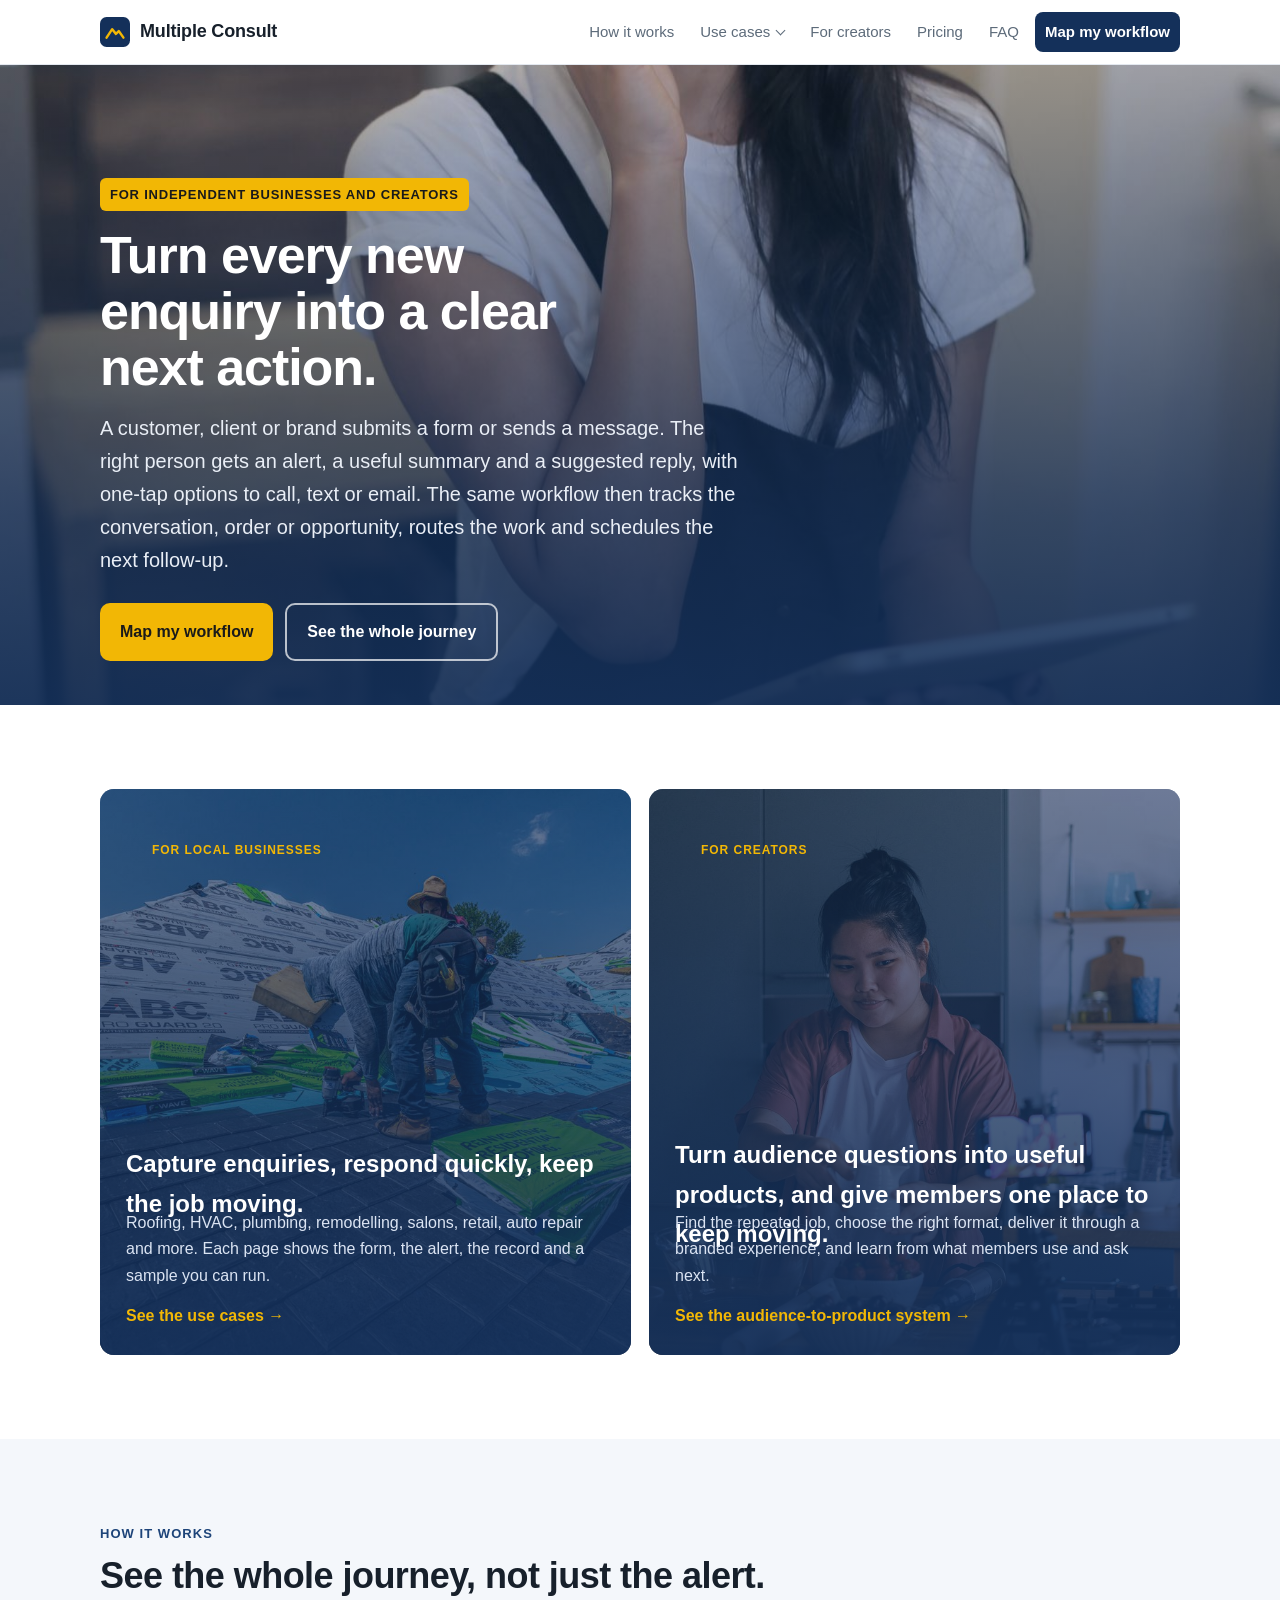
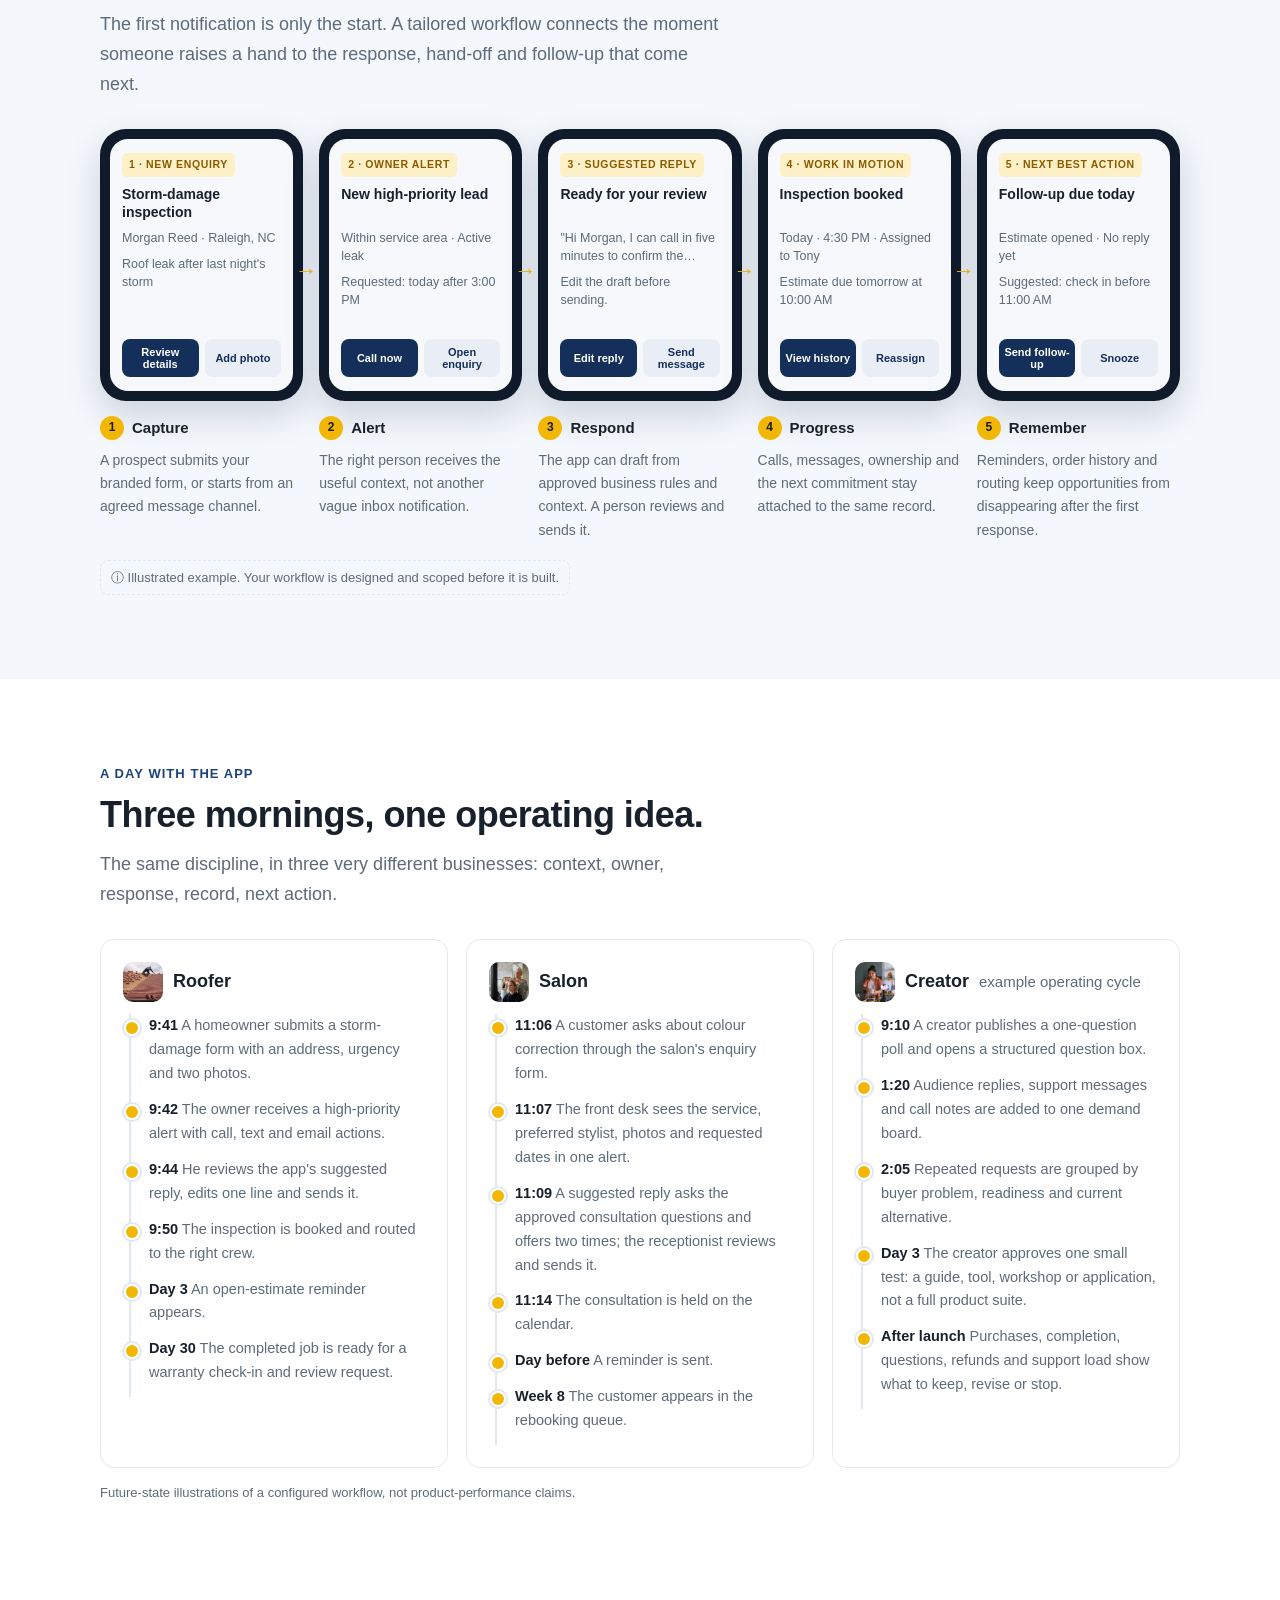
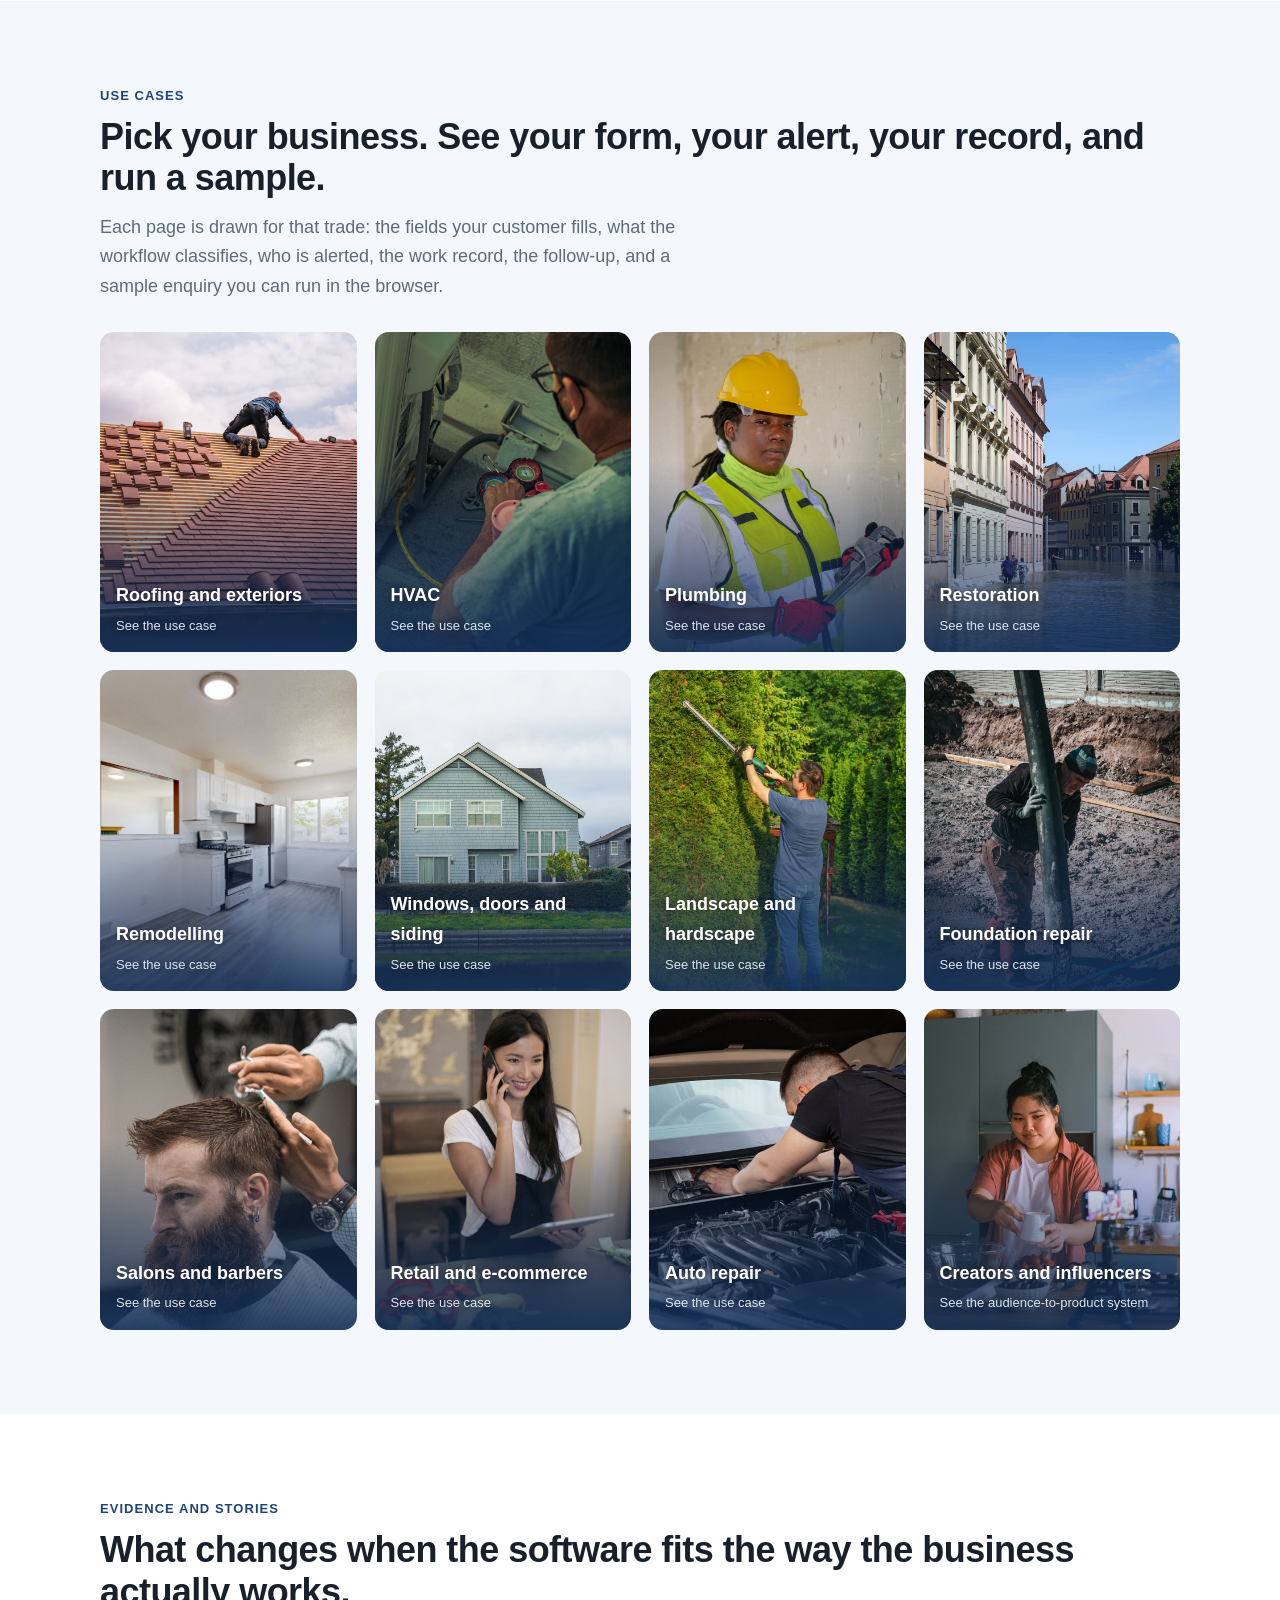
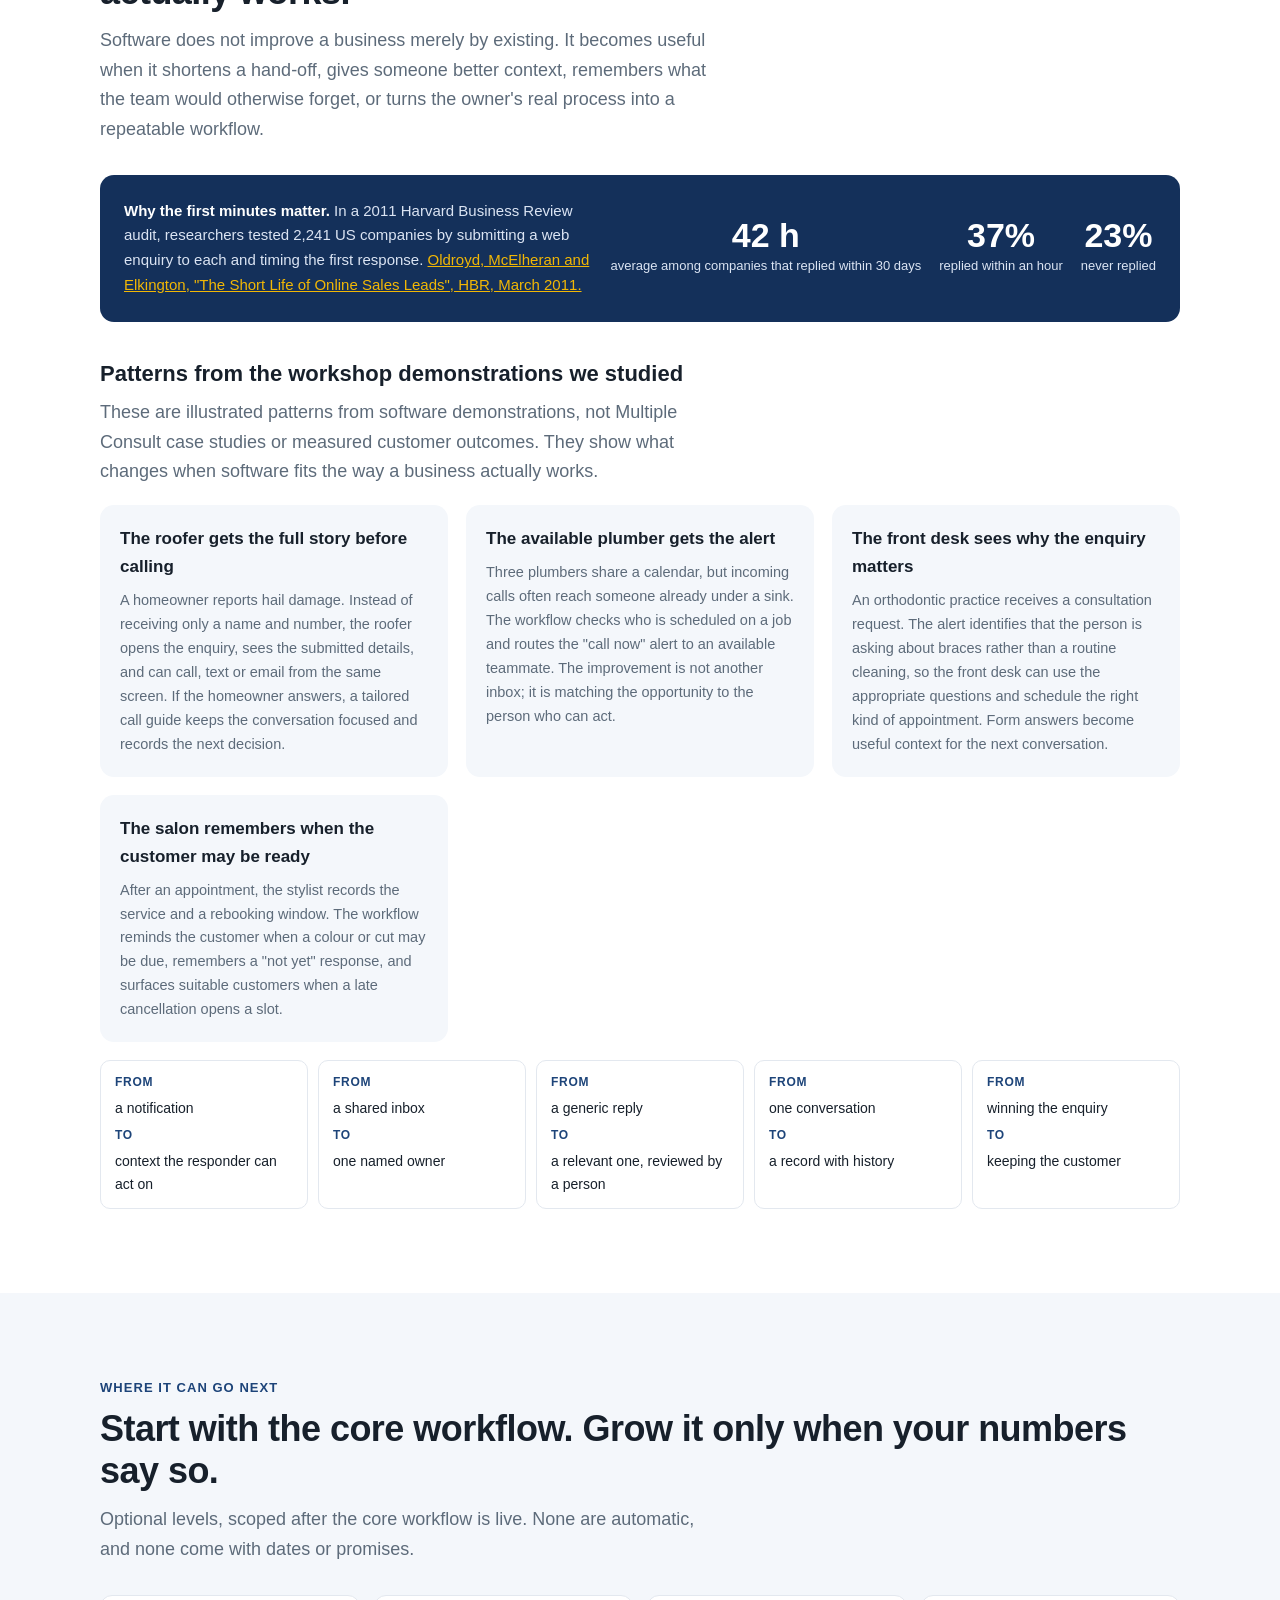
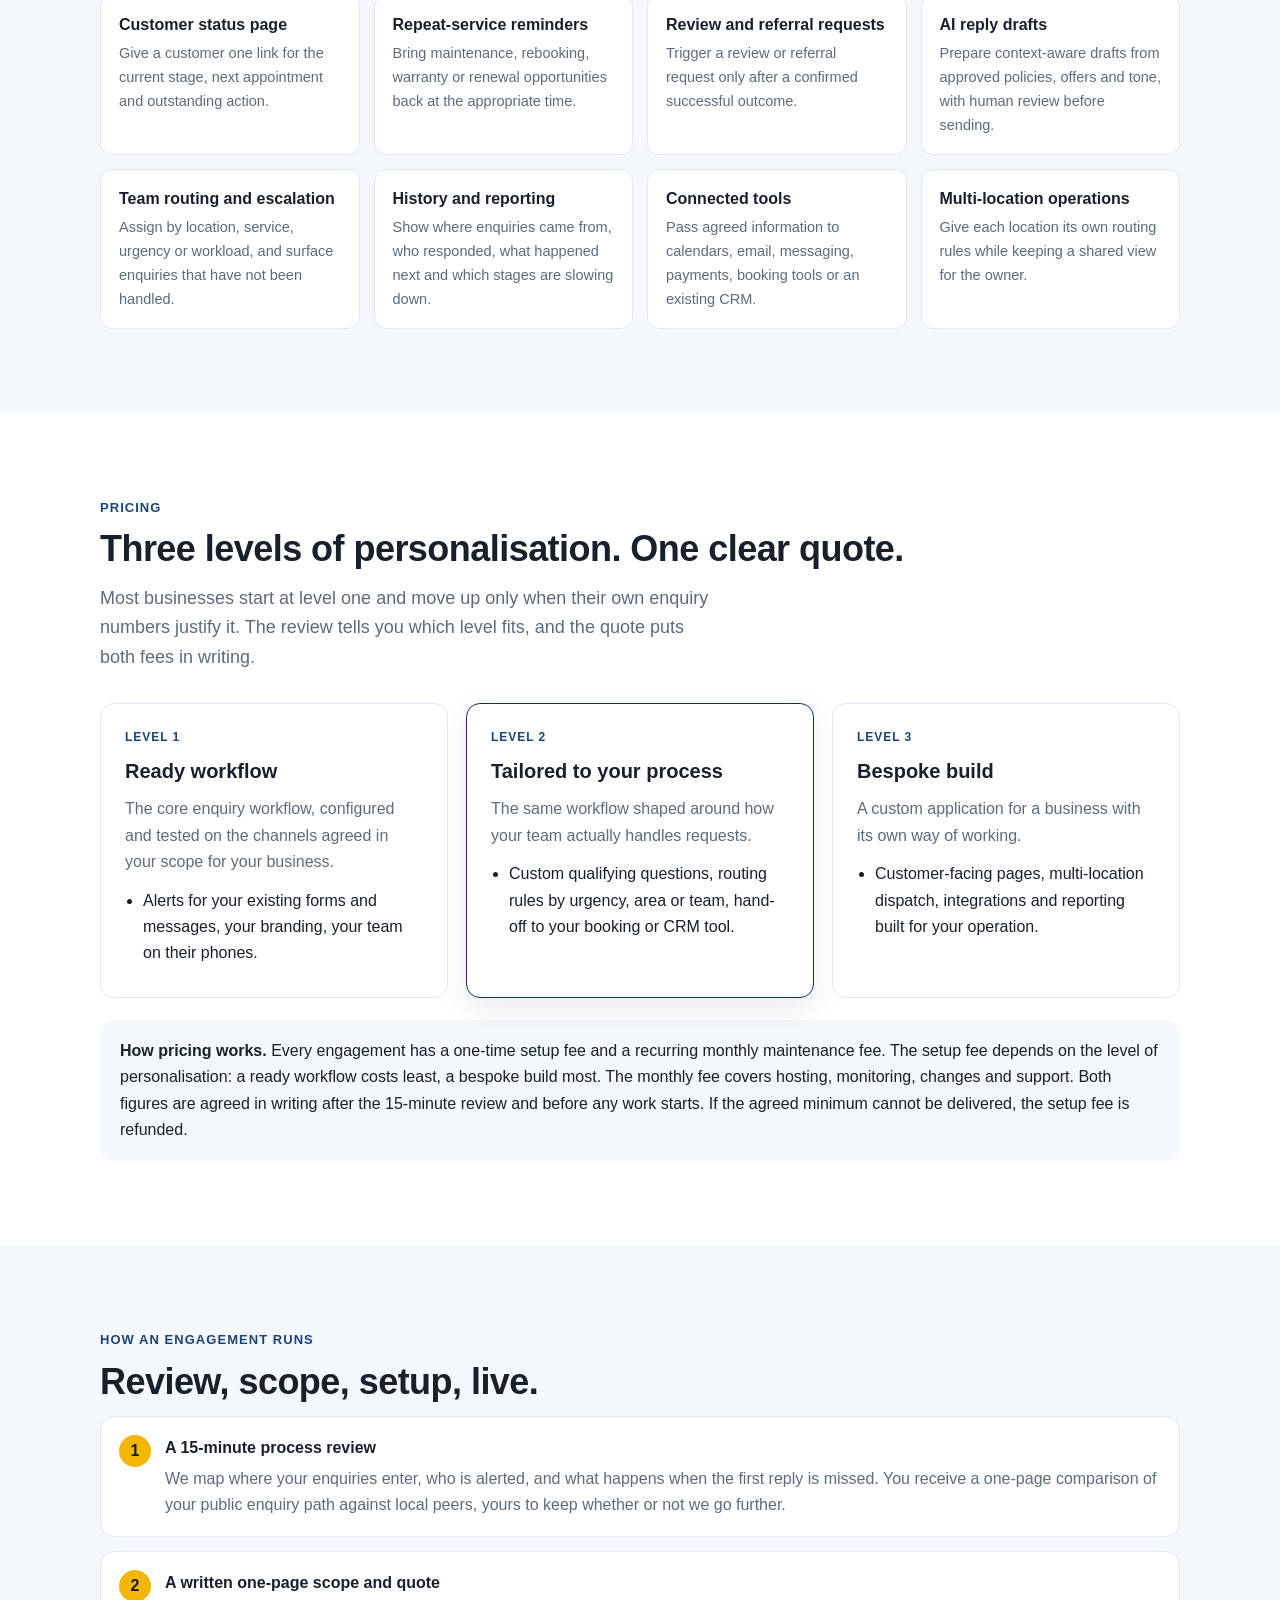
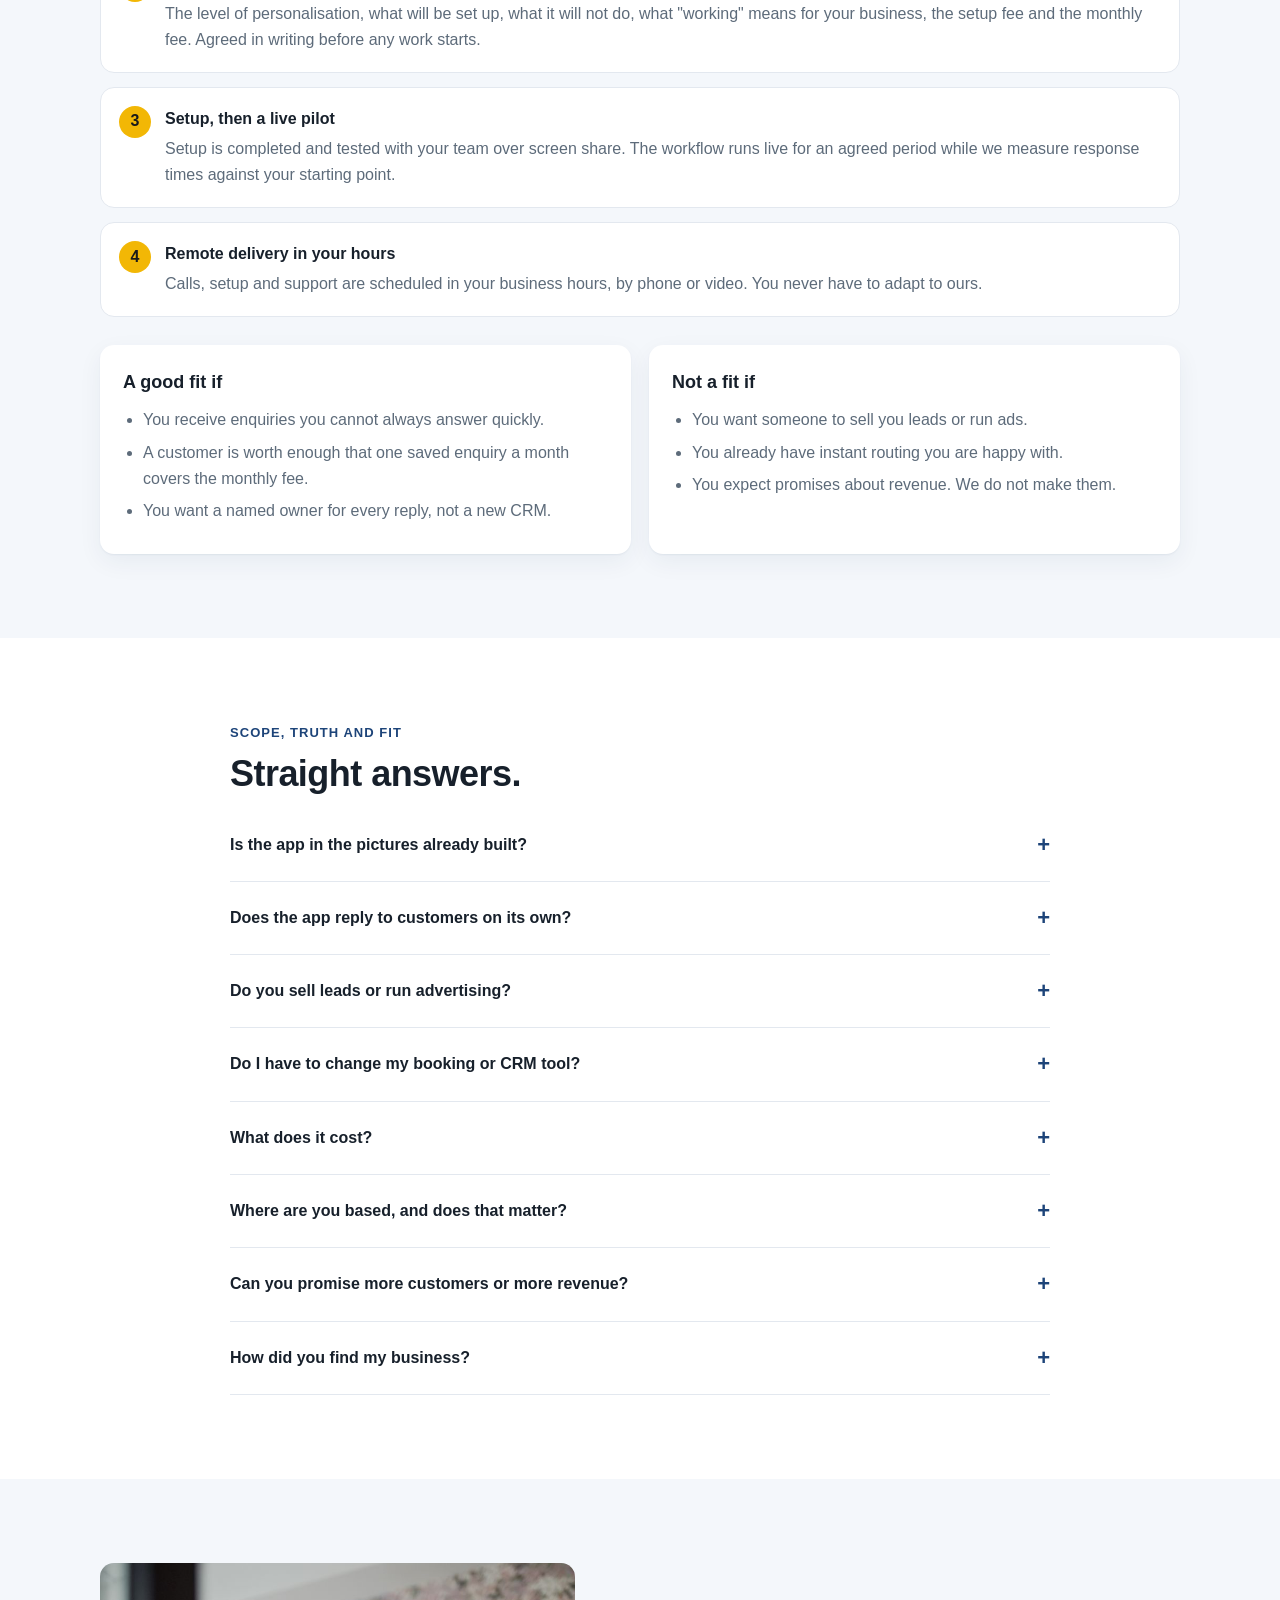
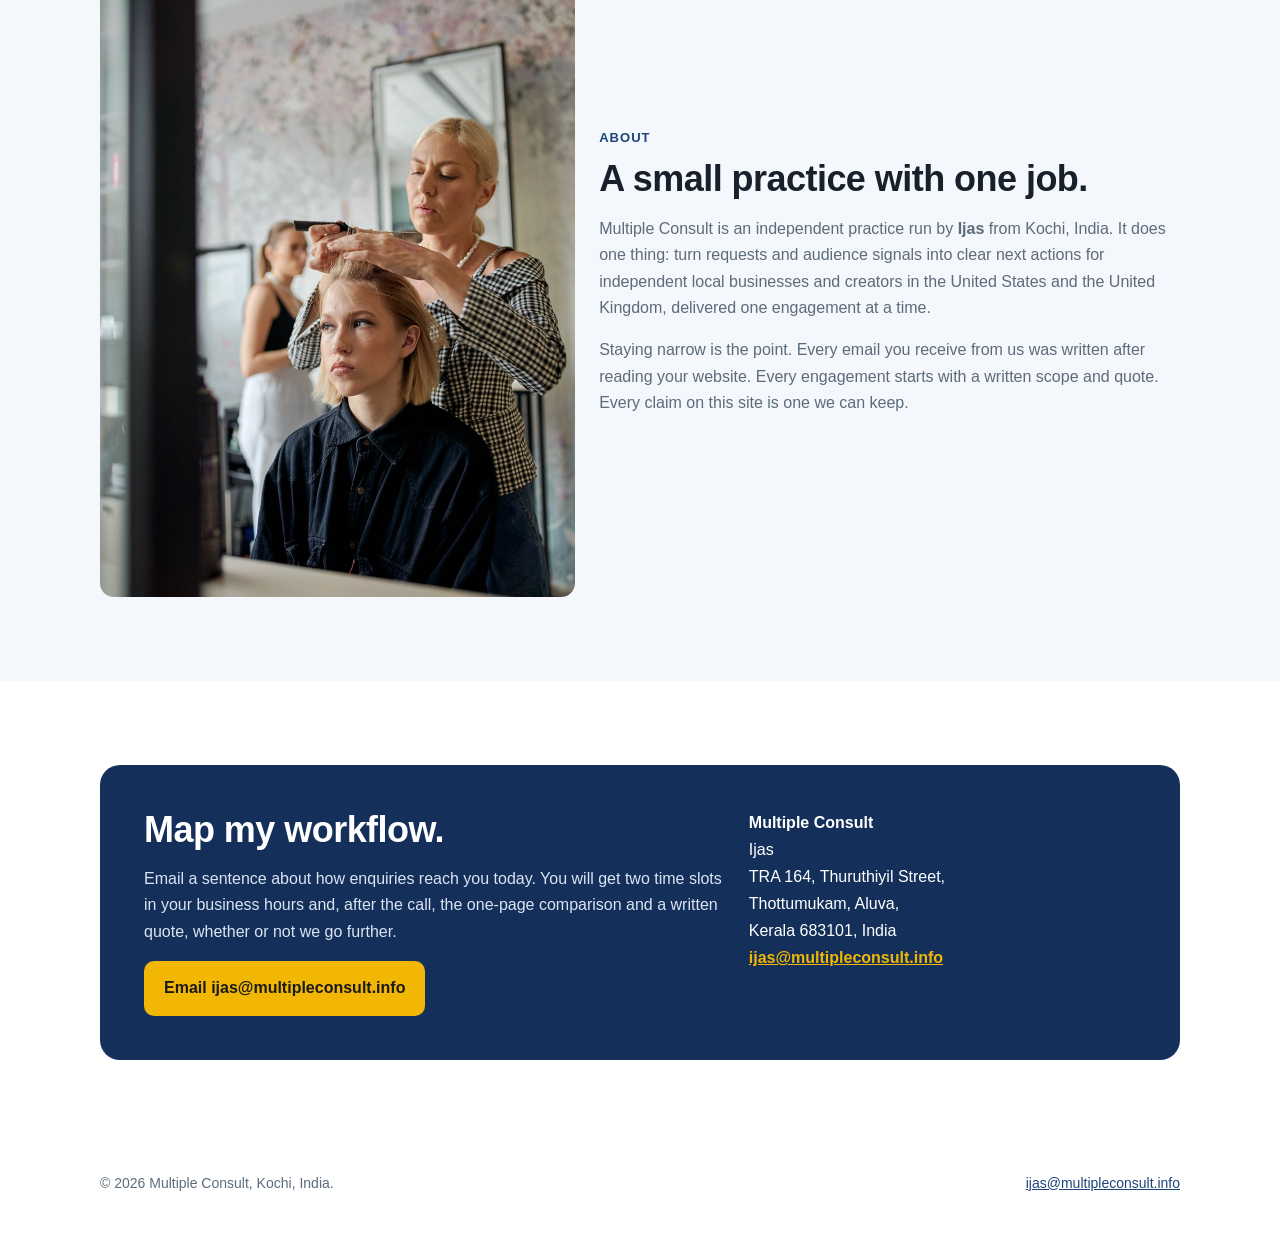
==== index.html @ c7f11945 "Alignment fixes: equal-height phones, non-wrapping buttons, top-aligned path cards; name shortened; " ====
<!doctype html>
<html lang="en"><head><meta charset="utf-8"><meta name="viewport" content="width=device-width, initial-scale=1">
<title>Multiple Consult | Turn every new enquiry into a clear next action</title><meta name="description" content="Multiple Consult designs enquiry-response workflows for independent local businesses, and audience-to-product systems for creators. Alert the right person, suggest a reply, keep the record, remember the next action.">
<meta property="og:title" content="Multiple Consult | Turn every new enquiry into a clear next action"><meta property="og:description" content="Multiple Consult designs enquiry-response workflows for independent local businesses, and audience-to-product systems for creators. Alert the right person, suggest a reply, keep the record, remember the next action.">
<link rel="icon" href="data:image/svg+xml,%3Csvg xmlns='http://www.w3.org/2000/svg' viewBox='0 0 32 32'%3E%3Crect width='32' height='32' rx='7' fill='%2314305a'/%3E%3Cpath d='M7 22l6-9 4 5 3-3 5 7' stroke='%23f2b705' stroke-width='2.6' fill='none' stroke-linecap='round' stroke-linejoin='round'/%3E%3C/svg%3E"><link rel="stylesheet" href="style.css?v=7"></head><body>
<header class="top"><div class="wrap"><a class="brand" href="index.html" aria-label="Multiple Consult home"><svg viewBox="0 0 32 32" aria-hidden="true"><rect width="32" height="32" rx="7" fill="#14305a"/><path d="M7 22l6-9 4 5 3-3 5 7" stroke="#f2b705" stroke-width="2.6" fill="none" stroke-linecap="round" stroke-linejoin="round"/></svg>Multiple Consult</a>
<nav class="nav" aria-label="Main"><a href="index.html#journey">How it works</a><div class="has-menu"><a href="index.html#usecases" class="uc-toggle">Use cases</a><div class="menu" role="menu"><a href="roofing.html"><svg viewBox="0 0 24 24" fill="none" stroke="#14305a" stroke-width="1.8" stroke-linecap="round" stroke-linejoin="round"><path d="M3 12l9-8 9 8"/><path d="M5 10v10h14V10"/></svg>Roofing and exteriors</a><a href="hvac.html"><svg viewBox="0 0 24 24" fill="none" stroke="#14305a" stroke-width="1.8" stroke-linecap="round" stroke-linejoin="round"><rect x="3" y="6" width="18" height="12" rx="2"/><path d="M7 14h10M7 10h10"/></svg>HVAC</a><a href="plumbing.html"><svg viewBox="0 0 24 24" fill="none" stroke="#14305a" stroke-width="1.8" stroke-linecap="round" stroke-linejoin="round"><path d="M12 3c3 4 5 7 5 10a5 5 0 0 1-10 0c0-3 2-6 5-10z"/></svg>Plumbing</a><a href="restoration.html"><svg viewBox="0 0 24 24" fill="none" stroke="#14305a" stroke-width="1.8" stroke-linecap="round" stroke-linejoin="round"><path d="M12 3l9 16H3z"/><path d="M12 10v4M12 17h.01"/></svg>Restoration</a><a href="remodeling.html"><svg viewBox="0 0 24 24" fill="none" stroke="#14305a" stroke-width="1.8" stroke-linecap="round" stroke-linejoin="round"><path d="M3 10l9-7 9 7v10H3z"/><path d="M9 20v-6h6v6"/></svg>Remodelling</a><a href="windows-doors-siding.html"><svg viewBox="0 0 24 24" fill="none" stroke="#14305a" stroke-width="1.8" stroke-linecap="round" stroke-linejoin="round"><rect x="4" y="3" width="16" height="18" rx="1"/><path d="M12 3v18M4 12h16"/></svg>Windows, doors and siding</a><a href="landscape.html"><svg viewBox="0 0 24 24" fill="none" stroke="#14305a" stroke-width="1.8" stroke-linecap="round" stroke-linejoin="round"><path d="M3 20h18"/><path d="M12 20V9"/><path d="M12 9c-3 0-5-2-5-5 3 0 5 2 5 5zM12 12c3 0 5-2 5-5-3 0-5 2-5 5z"/></svg>Landscape and hardscape</a><a href="foundation.html"><svg viewBox="0 0 24 24" fill="none" stroke="#14305a" stroke-width="1.8" stroke-linecap="round" stroke-linejoin="round"><path d="M3 21h18M5 21V10l7-5 7 5v11"/><path d="M9 21v-6l2 2 2-3 2 3v4"/></svg>Foundation repair</a><a href="salons-barbers.html"><svg viewBox="0 0 24 24" fill="none" stroke="#14305a" stroke-width="1.8" stroke-linecap="round" stroke-linejoin="round"><circle cx="6" cy="6" r="3"/><circle cx="6" cy="18" r="3"/><path d="M20 4L8.5 15.5M20 20L8.5 8.5"/></svg>Salons and barbers</a><a href="retail.html"><svg viewBox="0 0 24 24" fill="none" stroke="#14305a" stroke-width="1.8" stroke-linecap="round" stroke-linejoin="round"><path d="M3 9l1-5h16l1 5"/><path d="M3 9h18v3a3 3 0 0 1-6 0 3 3 0 0 1-6 0 3 3 0 0 1-6 0z"/><path d="M5 12v9h14v-9"/></svg>Retail and e-commerce</a><a href="auto-repair.html"><svg viewBox="0 0 24 24" fill="none" stroke="#14305a" stroke-width="1.8" stroke-linecap="round" stroke-linejoin="round"><path d="M3 13l2-5h14l2 5v6H3z"/><circle cx="7" cy="17" r="1.5"/><circle cx="17" cy="17" r="1.5"/></svg>Auto repair</a><a href="creators.html"><svg viewBox="0 0 24 24" fill="none" stroke="#14305a" stroke-width="1.8" stroke-linecap="round" stroke-linejoin="round"><rect x="3" y="5" width="14" height="14" rx="2"/><path d="M17 10l4-2v8l-4-2"/></svg>Creators and influencers</a><a class="all" href="index.html#usecases">See all use cases</a></div></div><a href="creators.html">For creators</a><a href="index.html#pricing">Pricing</a><a href="index.html#faq">FAQ</a><a class="cta" href="index.html#contact">Map my workflow</a></nav></div></header>
<main id="top">
<section class="hero photo" style="padding:0"><img src="img/hero-owner-phone.jpg" width="1400" height="2100" alt="Small business owner answering a customer call" fetchpriority="high"><div class="wrap">
<span class="kicker">For independent businesses and creators</span><h1>Turn every new enquiry into a clear next action.</h1>
<p>A customer, client or brand submits a form or sends a message. The right person gets an alert, a useful summary and a suggested reply, with one-tap options to call, text or email. The same workflow then tracks the conversation, order or opportunity, routes the work and schedules the next follow-up.</p>
<div class="btn-row"><a class="btn" href="#contact">Map my workflow</a><a class="btn ghost" href="#journey">See the whole journey</a></div></div></section>
<section id="paths"><div class="wrap"><div class="paths">
<a class="path" href="#usecases"><img src="img/roof-install-fortworth.jpg" alt="" loading="lazy"><div><div class="lv">For local businesses</div><h3>Capture enquiries, respond quickly, keep the job moving.</h3><p>Roofing, HVAC, plumbing, remodelling, salons, retail, auto repair and more. Each page shows the form, the alert, the record and a sample you can run.</p><span>See the use cases &rarr;</span></div></a>
<a class="path" href="creators.html"><img src="img/creator.jpg" alt="" loading="lazy"><div><div class="lv">For creators</div><h3>Turn audience questions into useful products, and give members one place to keep moving.</h3><p>Find the repeated job, choose the right format, deliver it through a branded experience, and learn from what members use and ask next.</p><span>See the audience-to-product system &rarr;</span></div></a>
</div></div></section>
<section id="journey" class=alt><div class="wrap"><p class="eyebrow">How it works</p><h2>See the whole journey, not just the alert.</h2><p class="sub">The first notification is only the start. A tailored workflow connects the moment someone raises a hand to the response, hand-off and follow-up that come next.</p><p class="swipe">Swipe through the workflow &rarr;</p><div class="journey j5"><div class="jstep"><div class="mini"><div class="scr"><span class="lbl">1 · New enquiry</span><div class="ttl">Storm-damage inspection</div><div class="ln">Morgan Reed · Raleigh, NC</div><div class="ln">Roof leak after last night&#x27;s storm</div><div class="btns"><span class="b1">Review details</span><span class="b2">Add photo</span></div></div></div><div class="n"><b>1</b>Capture</div><p>A prospect submits your branded form, or starts from an agreed message channel.</p></div><div class="jstep"><div class="mini"><div class="scr"><span class="lbl">2 · Owner alert</span><div class="ttl">New high-priority lead</div><div class="ln">Within service area · Active leak</div><div class="ln">Requested: today after 3:00 PM</div><div class="btns"><span class="b1">Call now</span><span class="b2">Open enquiry</span></div></div></div><div class="n"><b>2</b>Alert</div><p>The right person receives the useful context, not another vague inbox notification.</p></div><div class="jstep"><div class="mini"><div class="scr"><span class="lbl">3 · Suggested reply</span><div class="ttl">Ready for your review</div><div class="ln">&quot;Hi Morgan, I can call in five minutes to confirm the damage and arrange an inspection.&quot;</div><div class="ln">Edit the draft before sending.</div><div class="btns"><span class="b1">Edit reply</span><span class="b2">Send message</span></div></div></div><div class="n"><b>3</b>Respond</div><p>The app can draft from approved business rules and context. A person reviews and sends it.</p></div><div class="jstep"><div class="mini"><div class="scr"><span class="lbl">4 · Work in motion</span><div class="ttl">Inspection booked</div><div class="ln">Today · 4:30 PM · Assigned to Tony</div><div class="ln">Estimate due tomorrow at 10:00 AM</div><div class="btns"><span class="b1">View history</span><span class="b2">Reassign</span></div></div></div><div class="n"><b>4</b>Progress</div><p>Calls, messages, ownership and the next commitment stay attached to the same record.</p></div><div class="jstep"><div class="mini"><div class="scr"><span class="lbl">5 · Next best action</span><div class="ttl">Follow-up due today</div><div class="ln">Estimate opened · No reply yet</div><div class="ln">Suggested: check in before 11:00 AM</div><div class="btns"><span class="b1">Send follow-up</span><span class="b2">Snooze</span></div></div></div><div class="n"><b>5</b>Remember</div><p>Reminders, order history and routing keep opportunities from disappearing after the first response.</p></div></div><div class="illus">&#9432; Illustrated example. Your workflow is designed and scoped before it is built.</div></div></section>
<section id="days"><div class="wrap"><p class="eyebrow">A day with the app</p><h2>Three mornings, one operating idea.</h2><p class="sub">The same discipline, in three very different businesses: context, owner, response, record, next action.</p><div class="days"><div class="day"><h3><img src="img/roofer-shingles.jpg" alt="" loading="lazy">Roofer</h3><ul class="tl"><li><b>9:41</b> A homeowner submits a storm-damage form with an address, urgency and two photos.</li><li><b>9:42</b> The owner receives a high-priority alert with call, text and email actions.</li><li><b>9:44</b> He reviews the app&#x27;s suggested reply, edits one line and sends it.</li><li><b>9:50</b> The inspection is booked and routed to the right crew.</li><li><b>Day 3</b> An open-estimate reminder appears.</li><li><b>Day 30</b> The completed job is ready for a warranty check-in and review request.</li></ul></div><div class="day"><h3><img src="img/salon.jpg" alt="" loading="lazy">Salon</h3><ul class="tl"><li><b>11:06</b> A customer asks about colour correction through the salon&#x27;s enquiry form.</li><li><b>11:07</b> The front desk sees the service, preferred stylist, photos and requested dates in one alert.</li><li><b>11:09</b> A suggested reply asks the approved consultation questions and offers two times; the receptionist reviews and sends it.</li><li><b>11:14</b> The consultation is held on the calendar.</li><li><b>Day before</b> A reminder is sent.</li><li><b>Week 8</b> The customer appears in the rebooking queue.</li></ul></div><div class="day"><h3><img src="img/creator.jpg" alt="" loading="lazy">Creator <small style="font-weight:500;color:var(--muted)">example operating cycle</small></h3><ul class="tl"><li><b>9:10</b> A creator publishes a one-question poll and opens a structured question box.</li><li><b>1:20</b> Audience replies, support messages and call notes are added to one demand board.</li><li><b>2:05</b> Repeated requests are grouped by buyer problem, readiness and current alternative.</li><li><b>Day 3</b> The creator approves one small test: a guide, tool, workshop or application, not a full product suite.</li><li><b>After launch</b> Purchases, completion, questions, refunds and support load show what to keep, revise or stop.</li></ul></div></div><p class="caption" style="text-align:left;margin-top:14px">Future-state illustrations of a configured workflow, not product-performance claims.</p></div></section>
<section id="usecases" class="alt"><div class="wrap"><p class="eyebrow">Use cases</p><h2>Pick your business. See your form, your alert, your record, and run a sample.</h2><p class="sub">Each page is drawn for that trade: the fields your customer fills, what the workflow classifies, who is alerted, the work record, the follow-up, and a sample enquiry you can run in the browser.</p>
<div class="grid g4 uc-grid"><a class="uc" href="roofing.html"><img src="img/roofer-shingles.jpg" width="900" height="1200" alt="Roofer installing shingles" loading="lazy"><span>Roofing and exteriors<small>See the use case</small></span></a><a class="uc" href="hvac.html"><img src="img/hvac-technician.jpg" width="900" height="1200" alt="HVAC technician checking an outdoor unit" loading="lazy"><span>HVAC<small>See the use case</small></span></a><a class="uc" href="plumbing.html"><img src="img/plumber.jpg" width="900" height="1200" alt="Plumber holding a pipe wrench" loading="lazy"><span>Plumbing<small>See the use case</small></span></a><a class="uc" href="restoration.html"><img src="img/restoration.jpg" width="900" height="1200" alt="Flooded street with sandbags outside homes" loading="lazy"><span>Restoration<small>See the use case</small></span></a><a class="uc" href="remodeling.html"><img src="img/remodel.jpg" width="900" height="1200" alt="Newly remodelled kitchen" loading="lazy"><span>Remodelling<small>See the use case</small></span></a><a class="uc" href="windows-doors-siding.html"><img src="img/windows-siding.jpg" width="900" height="1200" alt="House exterior with new siding and windows" loading="lazy"><span>Windows, doors and siding<small>See the use case</small></span></a><a class="uc" href="landscape.html"><img src="img/landscape.jpg" width="900" height="1200" alt="Landscaper trimming a hedge" loading="lazy"><span>Landscape and hardscape<small>See the use case</small></span></a><a class="uc" href="foundation.html"><img src="img/foundation.jpg" width="900" height="1200" alt="Worker pouring concrete at a foundation" loading="lazy"><span>Foundation repair<small>See the use case</small></span></a><a class="uc" href="salons-barbers.html"><img src="img/barber.jpg" width="900" height="1200" alt="Barber cutting a client&#x27;s hair" loading="lazy"><span>Salons and barbers<small>See the use case</small></span></a><a class="uc" href="retail.html"><img src="img/hero-owner-phone.jpg" width="900" height="1200" alt="Shop owner taking a customer call at the counter" loading="lazy"><span>Retail and e-commerce<small>See the use case</small></span></a><a class="uc" href="auto-repair.html"><img src="img/mechanic.jpg" width="900" height="1200" alt="Mechanic working under a car" loading="lazy"><span>Auto repair<small>See the use case</small></span></a><a class="uc" href="creators.html"><img src="img/creator.jpg" width="900" height="1200" alt="Creator recording a video" loading="lazy"><span>Creators and influencers<small>See the audience-to-product system</small></span></a></div></div></section>
<section id="evidence"><div class="wrap"><p class="eyebrow">Evidence and stories</p><h2>What changes when the software fits the way the business actually works.</h2><p class="sub">Software does not improve a business merely by existing. It becomes useful when it shortens a hand-off, gives someone better context, remembers what the team would otherwise forget, or turns the owner's real process into a repeatable workflow.</p><div class="cite"><p><strong style="color:#fff">Why the first minutes matter.</strong> In a 2011 Harvard Business Review audit, researchers tested 2,241 US companies by submitting a web enquiry to each and timing the first response. <a href="https://hbr.org/2011/03/the-short-life-of-online-sales-leads" rel="noopener" target="_blank">Oldroyd, McElheran and Elkington, "The Short Life of Online Sales Leads", HBR, March 2011.</a></p><div class="stat"><b>42 h</b><span>average among companies that replied within 30 days</span></div><div class="stat"><b>37%</b><span>replied within an hour</span></div><div class="stat"><b>23%</b><span>never replied</span></div></div><h3 style="margin:34px 0 6px;font-size:22px">Patterns from the workshop demonstrations we studied</h3><p class="sub" style="margin-bottom:18px">These are illustrated patterns from software demonstrations, not Multiple Consult case studies or measured customer outcomes. They show what changes when software fits the way a business actually works.</p><div class="evid"><div class="story"><h3>The roofer gets the full story before calling</h3><p>A homeowner reports hail damage. Instead of receiving only a name and number, the roofer opens the enquiry, sees the submitted details, and can call, text or email from the same screen. If the homeowner answers, a tailored call guide keeps the conversation focused and records the next decision.</p></div><div class="story"><h3>The available plumber gets the alert</h3><p>Three plumbers share a calendar, but incoming calls often reach someone already under a sink. The workflow checks who is scheduled on a job and routes the &quot;call now&quot; alert to an available teammate. The improvement is not another inbox; it is matching the opportunity to the person who can act.</p></div><div class="story"><h3>The front desk sees why the enquiry matters</h3><p>An orthodontic practice receives a consultation request. The alert identifies that the person is asking about braces rather than a routine cleaning, so the front desk can use the appropriate questions and schedule the right kind of appointment. Form answers become useful context for the next conversation.</p></div><div class="story"><h3>The salon remembers when the customer may be ready</h3><p>After an appointment, the stylist records the service and a rebooking window. The workflow reminds the customer when a colour or cut may be due, remembers a &quot;not yet&quot; response, and surfaces suitable customers when a late cancellation opens a slot.</p></div></div><div class="shift"><div><b>From</b>a notification<br><b style="margin-top:6px">To</b>context the responder can act on</div><div><b>From</b>a shared inbox<br><b style="margin-top:6px">To</b>one named owner</div><div><b>From</b>a generic reply<br><b style="margin-top:6px">To</b>a relevant one, reviewed by a person</div><div><b>From</b>one conversation<br><b style="margin-top:6px">To</b>a record with history</div><div><b>From</b>winning the enquiry<br><b style="margin-top:6px">To</b>keeping the customer</div></div></div></section>
<section id="roadmap" class="alt"><div class="wrap"><p class="eyebrow">Where it can go next</p><h2>Start with the core workflow. Grow it only when your numbers say so.</h2><p class="sub">Optional levels, scoped after the core workflow is live. None are automatic, and none come with dates or promises.</p><div class="road"><div><strong>Customer status page</strong><p>Give a customer one link for the current stage, next appointment and outstanding action.</p></div><div><strong>Repeat-service reminders</strong><p>Bring maintenance, rebooking, warranty or renewal opportunities back at the appropriate time.</p></div><div><strong>Review and referral requests</strong><p>Trigger a review or referral request only after a confirmed successful outcome.</p></div><div><strong>AI reply drafts</strong><p>Prepare context-aware drafts from approved policies, offers and tone, with human review before sending.</p></div><div><strong>Team routing and escalation</strong><p>Assign by location, service, urgency or workload, and surface enquiries that have not been handled.</p></div><div><strong>History and reporting</strong><p>Show where enquiries came from, who responded, what happened next and which stages are slowing down.</p></div><div><strong>Connected tools</strong><p>Pass agreed information to calendars, email, messaging, payments, booking tools or an existing CRM.</p></div><div><strong>Multi-location operations</strong><p>Give each location its own routing rules while keeping a shared view for the owner.</p></div></div></div></section>
<section id="pricing"><div class="wrap"><p class="eyebrow">Pricing</p><h2>Three levels of personalisation. One clear quote.</h2><p class="sub">Most businesses start at level one and move up only when their own enquiry numbers justify it. The review tells you which level fits, and the quote puts both fees in writing.</p><div class="levels">
<div class="level"><div class="lv">Level 1</div><h3>Ready workflow</h3><p>The core enquiry workflow, configured and tested on the channels agreed in your scope for your business.</p><ul><li>Alerts for your existing forms and messages, your branding, your team on their phones.</li></ul></div>
<div class="level mid"><div class="lv">Level 2</div><h3>Tailored to your process</h3><p>The same workflow shaped around how your team actually handles requests.</p><ul><li>Custom qualifying questions, routing rules by urgency, area or team, hand-off to your booking or CRM tool.</li></ul></div>
<div class="level"><div class="lv">Level 3</div><h3>Bespoke build</h3><p>A custom application for a business with its own way of working.</p><ul><li>Customer-facing pages, multi-location dispatch, integrations and reporting built for your operation.</li></ul></div></div>
<div class="price-note"><strong>How pricing works.</strong> Every engagement has a one-time setup fee and a recurring monthly maintenance fee. The setup fee depends on the level of personalisation: a ready workflow costs least, a bespoke build most. The monthly fee covers hosting, monitoring, changes and support. Both figures are agreed in writing after the 15-minute review and before any work starts. If the agreed minimum cannot be delivered, the setup fee is refunded.</div></div></section>
<section id="pilot" class="alt"><div class="wrap"><p class="eyebrow">How an engagement runs</p><h2>Review, scope, setup, live.</h2><ol class="steps">
<li><strong>A 15-minute process review</strong><p>We map where your enquiries enter, who is alerted, and what happens when the first reply is missed. You receive a one-page comparison of your public enquiry path against local peers, yours to keep whether or not we go further.</p></li>
<li><strong>A written one-page scope and quote</strong><p>The level of personalisation, what will be set up, what it will not do, what "working" means for your business, the setup fee and the monthly fee. Agreed in writing before any work starts.</p></li>
<li><strong>Setup, then a live pilot</strong><p>Setup is completed and tested with your team over screen share. The workflow runs live for an agreed period while we measure response times against your starting point.</p></li>
<li><strong>Remote delivery in your hours</strong><p>Calls, setup and support are scheduled in your business hours, by phone or video. You never have to adapt to ours.</p></li></ol>
<div class="fit" style="margin-top:28px"><div class="card"><h3>A good fit if</h3><ul><li>You receive enquiries you cannot always answer quickly.</li><li>A customer is worth enough that one saved enquiry a month covers the monthly fee.</li><li>You want a named owner for every reply, not a new CRM.</li></ul></div>
<div class="card"><h3>Not a fit if</h3><ul><li>You want someone to sell you leads or run ads.</li><li>You already have instant routing you are happy with.</li><li>You expect promises about revenue. We do not make them.</li></ul></div></div></div></section>
<section id="faq"><div class="wrap" style="max-width:820px"><p class="eyebrow">Scope, truth and fit</p><h2>Straight answers.</h2><details><summary>Is the app in the pictures already built?</summary><p>No. Every screen on this site is an illustrated example of a configured workflow. Your workflow is designed and scoped in writing before it is built, then tested with your team before it goes live.</p></details>
<details><summary>Does the app reply to customers on its own?</summary><p>It can draft a reply from rules, offers and tone you approve. A person on your team reviews and sends it. Automatic sending is only set up where you decide the message is routine and safe.</p></details>
<details><summary>Do you sell leads or run advertising?</summary><p>No. We only work on what happens after an enquiry you already receive arrives. If your problem is volume rather than response, we are the wrong call and will say so in the review.</p></details>
<details><summary>Do I have to change my booking or CRM tool?</summary><p>No. The workflow sits in front of your existing tools and hands off to them through agreed channels. Where you already have a system that alerts and routes well, the review will be short.</p></details>
<details><summary>What does it cost?</summary><p>A one-time setup fee plus a recurring monthly maintenance fee. The setup fee depends on how far the workflow is personalised to your business, from a ready workflow to a bespoke build. Both figures are agreed in writing after the review and before any work starts, and the setup fee is refunded if the agreed minimum cannot be delivered.</p></details>
<details><summary>Where are you based, and does that matter?</summary><p>Multiple Consult operates from Kochi, India and works remotely with businesses and creators in the United States and the United Kingdom. All calls, setup and support happen in your business hours over phone or video. You are told this in the first email, not after.</p></details>
<details><summary>Can you promise more customers or more revenue?</summary><p>No. The only numbers that matter are your own: enquiry volume, time to first reply, booked next actions and completed outcomes, measured during the pilot against your starting point.</p></details>
<details><summary>How did you find my business?</summary><p>By reading your website and public profiles, one business at a time. Nothing automated, no purchased list. If you would rather not hear from us, reply "no" to the email and you will not be contacted again.</p></details></div></section>
<section id="about" class="alt"><div class="wrap about"><img src="img/salon.jpg" width="900" height="1350" alt="Hairdresser at work with a client" loading="lazy"><div><p class="eyebrow">About</p><h2>A small practice with one job.</h2>
<p style="color:var(--muted)">Multiple Consult is an independent practice run by <strong>Ijas</strong> from Kochi, India. It does one thing: turn requests and audience signals into clear next actions for independent local businesses and creators in the United States and the United Kingdom, delivered one engagement at a time.</p>
<p style="color:var(--muted)">Staying narrow is the point. Every email you receive from us was written after reading your website. Every engagement starts with a written scope and quote. Every claim on this site is one we can keep.</p></div></div></section>
<section id="contact"><div class="wrap"><div class="contact"><div><h2>Map my workflow.</h2><p>Email a sentence about how enquiries reach you today. You will get two time slots in your business hours and, after the call, the one-page comparison and a written quote, whether or not we go further.</p><a class="btn" href="mailto:ijas@multipleconsult.info?subject=Process%20review%20request">Email ijas@multipleconsult.info</a></div>
<address><strong>Multiple Consult</strong><br>Ijas<br>TRA 164, Thuruthiyil Street,<br>Thottumukam, Aluva,<br>Kerala 683101, India<br><a href="mailto:ijas@multipleconsult.info">ijas@multipleconsult.info</a></address></div></div></section></main><footer><div class="wrap"><span>&copy; 2026 Multiple Consult, Kochi, India.</span><span><a href="mailto:ijas@multipleconsult.info">ijas@multipleconsult.info</a></span></div></footer><script>(function(){var t=document.querySelector('.has-menu>a'),p=t&&t.parentElement;if(!p)return;t.setAttribute('role','button');t.setAttribute('aria-haspopup','true');t.setAttribute('aria-expanded','false');function set(o){p.classList.toggle('open',o);t.setAttribute('aria-expanded',o?'true':'false');}t.addEventListener('click',function(e){e.preventDefault();set(!p.classList.contains('open'));});document.addEventListener('click',function(e){if(!p.contains(e.target))set(false);});document.addEventListener('keydown',function(e){if(e.key==='Escape')set(false);});p.addEventListener('mouseleave',function(){set(false);});})();</script><script>(function(){function esc(s){return String(s).replace(/[&<>"']/g,function(c){return{'&':'&amp;','<':'&lt;','>':'&gt;','"':'&quot;',"'":'&#39;'}[c]});}
function fill(t,v){return String(t).replace(/\{(\w+)\}/g,function(m,k){if(k.slice(-2)==='_l'){var b=v[k.slice(0,-2)]||'';return esc(b.charAt(0).toLowerCase()+b.slice(1));}return esc(v[k]||'');});}
function card(k,kc,strong,p,acts,draft){var d=document.createElement('div');d.className='dcard';d.innerHTML='<span class="k '+kc+'">'+k+'</span><strong>'+strong+'</strong>'+(p?'<p>'+p+'</p>':'')+(draft?'<div class="draft">'+draft+'</div>':'')+(acts?'<div class="acts">'+acts.map(function(a,i){return '<span class="'+(i===0?'p':'')+'">'+a+'</span>'}).join('')+'</div>':'');return d;}
function resolve(cfg,v){var o={alert:cfg.alert,reply:cfg.reply,record:cfg.record,remember:cfg.remember};(cfg.rules||[]).forEach(function(r){var ok=Object.keys(r.when).every(function(k){return v[k]===r.when[k];});if(ok){Object.keys(r.set).forEach(function(k){o[k]=r.set[k];});}});return o;}
document.querySelectorAll('form[data-demo]').forEach(function(f){var cfg=JSON.parse(f.getAttribute('data-cfg'));var out=f.parentElement.querySelector('.dout');var go=f.querySelector('.go'),rs=f.querySelector('.reset');
go.addEventListener('click',function(){var v={};f.querySelectorAll('[data-f]').forEach(function(i){v[i.getAttribute('data-f')]=i.value.trim();});var now=new Date();function t(m){var d=new Date(now.getTime()+m*60000);return d.toLocaleTimeString([],{hour:'numeric',minute:'2-digit'});}
out.innerHTML='';var cards=[];
if(cfg.mode==='creator'){if(v.perm!=='Approved for anonymised research'){cards=[card('Permission required','b','This signal cannot be analysed yet','Only material the creator has permission to analyse enters the demand board. Record the source, ask for approval, and leave the question out of any pattern until then.',['Request approval','Leave out'])];}
else{var st=cfg.stages[v.stage]||cfg.stages['default'];cards=[card('Tagged insight · '+t(0),'b',fill(cfg.insight[0],v),fill(st.tag,v)),card('Small test','',fill(st.test[0],v),fill(st.test[1],v),['Approve test','Edit']),card('Draft reply — review before sending','',fill(cfg.reply[0],v),'Drafted from approved offers and your voice. Edit, then send.',['Send','Edit'],fill(st.reply,v)),card('Member next step','g',fill(st.next[0],v),fill(st.next[1],v),['Record decision'])];}}
else{var o=resolve(cfg,v);cards=[card('Received · '+t(0),'b',fill(cfg.ack[0],v),fill(cfg.ack[1],v)),card(fill(o.alert[0],v)+' · '+t(0),'',fill(o.alert[0],v),fill(o.alert[1],v),['Call now','Text','Email','Assign']),card('Draft — review before sending · '+t(1),'','Suggested reply to '+esc(v.name||''),'Drafted from your approved rules and this request. Edit, then send.',['Send','Edit'],fill(o.reply,v)),card('Work record','g',fill(o.record[0],v),fill(o.record[1],v),['View record','Reassign']),card('Remember','b',fill(o.remember[0],v),fill(o.remember[1],v),['Set reminder','Snooze'])];}
cards.forEach(function(c,i){out.appendChild(c);setTimeout(function(){c.classList.add('on');},150+i*420);});go.style.display='none';rs.style.display='block';if(window.innerWidth<900)out.scrollIntoView({behavior:'smooth',block:'start'});});
rs.addEventListener('click',function(){out.innerHTML='<div class="dwait">'+out.getAttribute('data-wait')+'</div>';go.style.display='block';rs.style.display='none';});});})();</script></body></html>
---- style.css ----
:root{--navy:#14305a;--navy-2:#1d4479;--amber:#f2b705;--ink:#17202b;--muted:#5d6b7a;--line:#e3e8ef;--soft:#f4f7fb;--white:#fff;--radius:14px}
*{box-sizing:border-box}html{scroll-behavior:smooth}
body{margin:0;font:16px/1.65 -apple-system,BlinkMacSystemFont,"Segoe UI",Inter,Roboto,Helvetica,Arial,sans-serif;color:var(--ink);background:var(--white);-webkit-text-size-adjust:100%}
img{max-width:100%;height:auto;display:block}a{color:var(--navy-2)}
.wrap{width:min(1080px,92%);margin:0 auto}
.top{position:sticky;top:0;z-index:10;background:rgba(255,255,255,.94);backdrop-filter:saturate(1.4) blur(8px);border-bottom:1px solid var(--line)}
.top .wrap{display:flex;align-items:center;justify-content:space-between;min-height:64px;gap:12px}
.brand{display:flex;align-items:center;gap:10px;font-weight:700;letter-spacing:-.01em;text-decoration:none;color:var(--ink);font-size:18px}.brand svg{width:30px;height:30px;flex:none}
.nav{display:flex;gap:6px;flex-wrap:wrap;justify-content:flex-end;align-items:center}.nav a{text-decoration:none;color:var(--muted);font-size:15px;padding:8px 10px;border-radius:8px}.nav a:hover{background:var(--soft);color:var(--ink)}
.nav .cta{background:var(--navy);color:#fff;font-weight:600}.nav .cta:hover{background:var(--navy-2);color:#fff}
.hero{position:relative;color:#fff;min-height:min(78vh,640px);display:flex;align-items:flex-end;isolation:isolate;background:linear-gradient(135deg,#14305a,#1d4479 60%,#2a5a9c)}
.hero.short{min-height:min(60vh,520px)}
.hero img{position:absolute;inset:0;width:100%;height:100%;object-fit:cover;z-index:-2}
.hero.photo::after{content:"";position:absolute;inset:0;z-index:-1;background:linear-gradient(180deg,rgba(20,48,90,.25) 0%,rgba(20,48,90,.78) 70%,rgba(20,48,90,.92) 100%)}
.hero .wrap{padding:96px 0 44px}
.kicker{display:inline-block;background:var(--amber);color:#1a1a1a;font-weight:700;font-size:13px;letter-spacing:.06em;text-transform:uppercase;padding:6px 10px;border-radius:6px;margin-bottom:16px}
h1{font-size:clamp(30px,5.2vw,52px);line-height:1.08;margin:0 0 16px;letter-spacing:-.02em;max-width:18ch}
.hero p{font-size:clamp(17px,2vw,20px);max-width:58ch;margin:0 0 26px;color:#e9eef6}
.btn{display:inline-flex;align-items:center;gap:8px;background:var(--amber);color:#1a1a1a;text-decoration:none;font-weight:700;padding:14px 20px;border-radius:10px;min-height:48px}
.btn.ghost{background:transparent;color:#fff;border:2px solid rgba(255,255,255,.7)}.btn-row{display:flex;gap:12px;flex-wrap:wrap}
section{padding:clamp(48px,7vw,84px) 0}section.alt{background:var(--soft)}
.eyebrow{color:var(--navy-2);font-weight:700;font-size:13px;letter-spacing:.08em;text-transform:uppercase;margin:0 0 10px}
h2{font-size:clamp(26px,3.4vw,36px);line-height:1.15;letter-spacing:-.015em;margin:0 0 14px}
.sub{color:var(--muted);font-size:clamp(16px,1.6vw,18px);max-width:62ch;margin:0 0 30px}
.grid{display:grid;gap:18px}.g2{grid-template-columns:repeat(auto-fit,minmax(min(100%,300px),1fr))}.g3{grid-template-columns:repeat(auto-fit,minmax(min(100%,260px),1fr))}.g4{grid-template-columns:repeat(auto-fit,minmax(min(100%,230px),1fr))}
.card{background:#fff;border:1px solid var(--line);border-radius:var(--radius);padding:22px}.alt .card{border-color:transparent;box-shadow:0 1px 2px rgba(20,48,90,.06),0 8px 24px rgba(20,48,90,.06)}
.num{width:38px;height:38px;border-radius:10px;background:var(--navy);color:#fff;font-weight:800;display:flex;align-items:center;justify-content:center;margin-bottom:14px;font-size:16px}
.card h3{margin:0 0 8px;font-size:18px}.card p{margin:0;color:var(--muted)}
.split{display:grid;gap:28px;align-items:center;grid-template-columns:1fr}@media(min-width:860px){.split{grid-template-columns:1.1fr .9fr}}
.split img{border-radius:var(--radius);aspect-ratio:4/3;object-fit:cover;width:100%}
.scen{list-style:none;padding:0;margin:0;display:grid;gap:12px}.scen li{display:flex;gap:12px;align-items:flex-start}.scen svg{flex:none;width:22px;height:22px;margin-top:3px}
.phone{width:min(320px,100%);margin:0 auto;background:#0f1a2b;border-radius:34px;padding:14px;box-shadow:0 20px 50px rgba(20,48,90,.25)}
.screen{background:#f6f8fb;border-radius:24px;padding:18px 16px 22px;color:var(--ink);font-size:14px}.screen .time{font-size:12px;color:var(--muted);text-align:center;margin-bottom:12px}
.alert{background:#fff;border-radius:14px;padding:14px;box-shadow:0 2px 10px rgba(0,0,0,.06);margin-bottom:10px}
.alert .tag{display:inline-block;font-size:11px;font-weight:700;letter-spacing:.04em;text-transform:uppercase;color:#8a5a00;background:#fff1c7;padding:3px 7px;border-radius:5px;margin-bottom:8px}
.alert .tag.done{background:#e3f1e8;color:#1f6b3a}.alert strong{display:block;font-size:15px;margin-bottom:4px}.alert small{color:var(--muted);display:block;line-height:1.5}
.alert .act{display:flex;gap:8px;margin-top:12px}.alert .act span{flex:1;text-align:center;padding:9px 0;border-radius:9px;font-weight:700;font-size:13px}.act .call{background:var(--navy);color:#fff}.act .later{background:#e9eef6;color:var(--navy)}
.caption{text-align:center;color:var(--muted);font-size:13px;margin-top:12px}
.uc{position:relative;border-radius:var(--radius);overflow:hidden;aspect-ratio:4/5;background:linear-gradient(160deg,#1d4479,#14305a);text-decoration:none;display:block;color:#fff}
.uc img{width:100%;height:100%;object-fit:cover;transition:transform .4s}.uc:hover img{transform:scale(1.04)}
.uc::after{content:"";position:absolute;inset:auto 0 0 0;height:60%;background:linear-gradient(180deg,transparent,rgba(20,48,90,.9))}
.uc span{position:absolute;left:16px;right:16px;bottom:16px;font-weight:700;font-size:18px;z-index:1;text-shadow:0 1px 8px rgba(0,0,0,.4)}
.uc small{display:block;font-weight:500;font-size:13px;color:#dbe4f3;margin-top:4px}
.uc.text{display:flex;align-items:flex-end;padding:18px}.uc.text::after{display:none}.uc.text svg{position:absolute;top:18px;left:18px;width:40px;height:40px}
.steps{counter-reset:s;list-style:none;padding:0;margin:0;display:grid;gap:14px}.steps li{counter-increment:s;position:relative;padding:18px 18px 18px 64px;background:#fff;border:1px solid var(--line);border-radius:var(--radius)}
.steps li::before{content:counter(s);position:absolute;left:18px;top:18px;width:32px;height:32px;border-radius:50%;background:var(--amber);color:#1a1a1a;font-weight:800;display:flex;align-items:center;justify-content:center}
.steps strong{display:block;margin-bottom:4px}.steps p{margin:0;color:var(--muted)}
.fit{display:grid;gap:18px;grid-template-columns:repeat(auto-fit,minmax(min(100%,300px),1fr))}.fit ul{margin:10px 0 0;padding-left:20px;color:var(--muted)}.fit li{margin-bottom:6px}
details{border-bottom:1px solid var(--line);padding:4px 0}summary{cursor:pointer;font-weight:600;padding:14px 0;list-style:none;display:flex;justify-content:space-between;gap:12px;min-height:48px;align-items:center}
summary::-webkit-details-marker{display:none}summary::after{content:"+";font-size:22px;color:var(--navy-2);flex:none}details[open] summary::after{content:"\2212"}details p{margin:0 0 16px;color:var(--muted)}
.about{display:grid;gap:24px;grid-template-columns:1fr;align-items:center}@media(min-width:860px){.about{grid-template-columns:.9fr 1.1fr}}.about img{border-radius:var(--radius);aspect-ratio:3/4;object-fit:cover;width:100%}
.contact{background:var(--navy);color:#fff;border-radius:20px;padding:clamp(26px,4vw,44px);display:grid;gap:24px;grid-template-columns:1fr}@media(min-width:860px){.contact{grid-template-columns:1.2fr .8fr}}
.contact h2{color:#fff}.contact p{color:#dbe4f3}.contact address{font-style:normal;line-height:1.7;color:#fff}.contact a{color:var(--amber);font-weight:700;word-break:break-all}.contact .btn{color:#1a1a1a;word-break:normal}
.crumb{font-size:14px;color:#dbe4f3;margin-bottom:14px}.crumb a{color:#fff}
footer{padding:28px 0 44px;color:var(--muted);font-size:14px}footer .wrap{display:flex;flex-wrap:wrap;gap:10px 24px;justify-content:space-between}
@media(max-width:640px){.uc-grid{grid-template-columns:1fr 1fr;gap:12px}.uc{aspect-ratio:1}.uc span{font-size:15px;left:12px;right:12px;bottom:12px}.uc small{display:none}.uc.text{padding:12px}.uc.text svg{width:28px;height:28px;top:12px;left:12px}.nav a:not(.cta){display:none}.hero .wrap{padding:84px 0 36px}.btn{width:100%;justify-content:center}}

/* use-case dropdown */
.nav{position:relative}
.has-menu{position:relative;display:flex;align-items:center}
.has-menu>a{display:inline-flex;align-items:center;cursor:pointer}
.has-menu>a::after{content:"";display:inline-block;width:6px;height:6px;border-right:1.5px solid currentColor;border-bottom:1.5px solid currentColor;transform:rotate(45deg);margin:0 0 3px 7px}
.menu{position:absolute;top:calc(100% + 8px);right:0;min-width:560px;background:#fff;border:1px solid var(--line);border-radius:14px;box-shadow:0 16px 48px rgba(20,48,90,.16);padding:14px;display:none;grid-template-columns:1fr 1fr 1fr;gap:4px;z-index:20}
.menu a{display:flex;align-items:center;gap:10px;padding:10px 12px;border-radius:10px;color:var(--ink);font-size:14px;text-decoration:none}
.menu a:hover{background:var(--soft)}
.menu svg{width:22px;height:22px;flex:none}
.menu .all{grid-column:1/-1;border-top:1px solid var(--line);margin-top:6px;padding-top:12px;color:var(--navy-2);font-weight:600;justify-content:center}
.menu::before{content:"";position:absolute;left:0;right:0;top:-12px;height:12px}
@media(hover:hover){.has-menu:hover .menu{display:grid}}
.has-menu.open .menu{display:grid}
@media(max-width:900px){.menu{min-width:0;left:0;right:0;position:fixed;top:64px;border-radius:0 0 14px 14px;grid-template-columns:1fr 1fr}}
@media(max-width:640px){.nav a.uc-toggle{display:inline-flex}.menu{grid-template-columns:1fr;max-height:70vh;overflow:auto}}
/* pricing levels */
.levels{display:grid;gap:18px;grid-template-columns:repeat(auto-fit,minmax(min(100%,280px),1fr))}
.level{background:#fff;border:1px solid var(--line);border-radius:var(--radius);padding:24px;position:relative}
.level .lv{font-size:12px;font-weight:700;letter-spacing:.08em;text-transform:uppercase;color:var(--navy-2);margin-bottom:8px}
.level h3{margin:0 0 8px;font-size:20px}
.level p{color:var(--muted);margin:0 0 12px}
.level ul{margin:0;padding-left:18px;color:var(--ink)}
.level li{margin-bottom:6px}
.level.mid{border-color:var(--navy);box-shadow:0 10px 30px rgba(20,48,90,.10)}
.price-note{background:var(--soft);border-radius:var(--radius);padding:18px 20px;margin-top:22px;color:var(--ink)}

/* v5: journey, paths, day cards, roadmap, evidence */
.paths{display:grid;gap:18px;grid-template-columns:repeat(auto-fit,minmax(min(100%,300px),1fr))}
.path{position:relative;display:block;text-decoration:none;color:#fff;border-radius:var(--radius);overflow:hidden;min-height:260px;background:var(--navy)}
.path img{position:absolute;inset:0;width:100%;height:100%;object-fit:cover;opacity:.55}
.path::after{content:"";position:absolute;inset:0;background:linear-gradient(180deg,rgba(20,48,90,.15),rgba(20,48,90,.92))}
.path div{position:relative;z-index:1;padding:26px;display:flex;flex-direction:column;justify-content:flex-end;height:100%;min-height:260px}
.path .lv{font-size:12px;font-weight:700;letter-spacing:.08em;text-transform:uppercase;color:var(--amber);margin-bottom:8px}
.path h3{margin:0 0 8px;font-size:24px}.path p{margin:0 0 14px;color:#dbe4f3}.path span{font-weight:700;color:var(--amber)}
.journey{display:grid;gap:16px;grid-template-columns:repeat(5,1fr)}
@media(max-width:1000px){.journey{grid-template-columns:repeat(3,1fr)}}@media(max-width:640px){.journey{grid-template-columns:1fr 1fr}}
.mini{background:#0f1a2b;border-radius:26px;padding:10px;box-shadow:0 14px 34px rgba(20,48,90,.18)}
.mini .scr{background:#f6f8fb;border-radius:18px;padding:14px 12px;min-height:230px;display:flex;flex-direction:column;gap:8px;font-size:12.5px;color:var(--ink)}
.mini .lbl{font-size:10.5px;font-weight:700;letter-spacing:.06em;text-transform:uppercase;color:#8a5a00;background:#fff1c7;padding:3px 7px;border-radius:5px;align-self:flex-start}
.mini .ttl{font-weight:700;font-size:14px;line-height:1.3}
.mini .ln{color:var(--muted);line-height:1.45}
.mini .btns{display:flex;gap:6px;margin-top:auto}.mini .btns span{flex:1;text-align:center;padding:7px 4px;border-radius:8px;font-weight:700;font-size:11.5px}
.mini .b1{background:var(--navy);color:#fff}.mini .b2{background:#e9eef6;color:var(--navy)}
.jstep .n{display:flex;align-items:center;gap:8px;font-weight:700;margin:12px 0 6px;font-size:15px}
.jstep .n b{width:24px;height:24px;border-radius:50%;background:var(--amber);color:#1a1a1a;display:inline-flex;align-items:center;justify-content:center;font-size:12px}
.jstep p{margin:0;color:var(--muted);font-size:14px}
.illus{display:inline-flex;align-items:center;gap:8px;font-size:13px;color:var(--muted);background:var(--soft);border:1px dashed var(--line);border-radius:8px;padding:6px 10px;margin-top:18px}
.days{display:grid;gap:18px;grid-template-columns:repeat(auto-fit,minmax(min(100%,300px),1fr))}
.day{background:#fff;border:1px solid var(--line);border-radius:var(--radius);padding:22px}
.day h3{margin:0 0 12px;font-size:18px;display:flex;align-items:center;gap:10px}
.day h3 img{width:40px;height:40px;border-radius:10px;object-fit:cover}
.tl{list-style:none;margin:0;padding:0;border-left:2px solid var(--line);margin-left:6px}
.tl li{position:relative;padding:0 0 12px 18px;color:var(--muted);font-size:14.5px}
.tl li::before{content:"";position:absolute;left:-7px;top:6px;width:12px;height:12px;border-radius:50%;background:var(--amber);border:2px solid #fff;box-shadow:0 0 0 2px var(--line)}
.tl b{color:var(--ink)}
.road{display:grid;gap:14px;grid-template-columns:repeat(auto-fit,minmax(min(100%,240px),1fr))}
.road div{background:#fff;border:1px solid var(--line);border-radius:12px;padding:16px 18px}
.road strong{display:block;margin-bottom:4px}.road p{margin:0;color:var(--muted);font-size:14.5px}
.evid{display:grid;gap:18px;grid-template-columns:repeat(auto-fit,minmax(min(100%,300px),1fr))}
.story{background:var(--soft);border-radius:var(--radius);padding:20px}
.story h3{margin:0 0 8px;font-size:17px}.story p{margin:0;color:var(--muted);font-size:14.5px}
.cite{background:var(--navy);color:#fff;border-radius:var(--radius);padding:24px;display:grid;gap:18px;grid-template-columns:1fr}
@media(min-width:860px){.cite{grid-template-columns:1fr auto auto auto;align-items:center}}
.cite .stat{text-align:center}.cite .stat b{display:block;font-size:34px;line-height:1}.cite .stat span{font-size:13px;color:#dbe4f3}
.cite p{margin:0;color:#dbe4f3;font-size:15px}.cite a{color:var(--amber)}
.shift{display:grid;gap:10px;grid-template-columns:repeat(auto-fit,minmax(min(100%,200px),1fr));margin-top:18px}
.shift div{background:#fff;border:1px solid var(--line);border-radius:10px;padding:12px 14px;font-size:14px}
.shift div b{display:block;color:var(--navy-2);font-size:12px;letter-spacing:.06em;text-transform:uppercase;margin-bottom:4px}

/* v6 demo */
.demo{display:grid;gap:22px;grid-template-columns:1fr;align-items:start}@media(min-width:900px){.demo{grid-template-columns:.9fr 1.1fr}}
.dform{background:#fff;border:1px solid var(--line);border-radius:var(--radius);padding:22px}.dform h3{margin:0 0 4px;font-size:18px}.dform .sub{margin:0 0 10px;font-size:14px}
.dform label{display:block;font-size:13px;font-weight:600;margin:10px 0 4px;color:var(--ink)}.dform input,.dform select{width:100%;padding:10px 12px;border:1px solid var(--line);border-radius:9px;font:inherit;font-size:15px;background:#fbfcfe}
.dform button{margin-top:14px;width:100%;background:var(--amber);border:0;border-radius:10px;padding:13px;font:inherit;font-weight:700;font-size:15px;cursor:pointer;min-height:48px}.dform .reset{background:transparent;color:var(--navy-2);font-weight:600;margin-top:8px;min-height:40px}
.dout{display:grid;gap:12px}.dcard{background:#fff;border:1px solid var(--line);border-radius:14px;padding:16px;opacity:0;transform:translateY(8px);transition:opacity .4s,transform .4s}.dcard.on{opacity:1;transform:none}
.dcard .k{font-size:11px;font-weight:700;letter-spacing:.06em;text-transform:uppercase;color:#8a5a00;background:#fff1c7;display:inline-block;padding:3px 7px;border-radius:5px;margin-bottom:8px}.dcard .k.g{background:#e3f1e8;color:#1f6b3a}.dcard .k.b{background:#e9eef6;color:var(--navy)}
.dcard strong{display:block;font-size:15px;margin-bottom:4px}.dcard p{margin:0;color:var(--muted);font-size:14px;line-height:1.5}.dcard .acts{display:flex;gap:8px;margin-top:10px;flex-wrap:wrap}.dcard .acts span{padding:8px 12px;border-radius:8px;font-weight:700;font-size:13px;background:#e9eef6;color:var(--navy)}.dcard .acts span.p{background:var(--navy);color:#fff}
.dcard .draft{background:var(--soft);border-left:3px solid var(--amber);padding:10px 12px;border-radius:8px;font-size:14px;color:var(--ink);margin-top:8px}.dwait{color:var(--muted);font-size:14px;border:1px dashed var(--line);border-radius:14px;padding:26px;text-align:center}
/* journey arrows, chips, scroll-snap */
.journey{position:relative}.jstep{position:relative}
@media(min-width:1001px){.journey.j5 .jstep:not(:last-child)::after,.journey.j6 .jstep:not(:last-child)::after{content:"\2192";position:absolute;right:-14px;top:110px;color:var(--amber);font-size:22px;font-weight:700}}
.journey.j6{grid-template-columns:repeat(6,1fr)}@media(max-width:1000px){.journey.j6{grid-template-columns:repeat(3,1fr)}}
.mini .lbl.chip{background:var(--navy);color:#fff}
.swipe{display:none;color:var(--navy-2);font-weight:600;font-size:14px;margin:0 0 10px}
@media(max-width:640px){.journey,.journey.j6{display:flex;overflow-x:auto;scroll-snap-type:x mandatory;gap:14px;padding:4px 2px 12px;-webkit-overflow-scrolling:touch}.journey .jstep{flex:0 0 78%;scroll-snap-align:start}.swipe{display:block}}
/* before/after */
.ba{display:grid;gap:14px;grid-template-columns:1fr;align-items:stretch}@media(min-width:760px){.ba{grid-template-columns:1fr auto 1fr}}
.ba-b,.ba-a{border-radius:var(--radius);padding:22px}.ba-b{background:var(--soft);border:1px solid var(--line)}.ba-a{background:var(--navy);color:#fff}
.ba span{display:block;font-size:12px;font-weight:700;letter-spacing:.08em;text-transform:uppercase;margin-bottom:8px;color:var(--navy-2)}.ba-a span{color:var(--amber)}.ba p{margin:0;font-size:17px;line-height:1.45}.ba-a p{color:#fff}
.ba-arrow{display:flex;align-items:center;justify-content:center;font-size:30px;color:var(--amber);font-weight:700}@media(max-width:759px){.ba-arrow{transform:rotate(90deg)}}
.chipx{display:inline-block;margin-top:12px;font-style:normal;font-size:12px;font-weight:700;letter-spacing:.04em;text-transform:uppercase;background:var(--amber);color:#1a1a1a;padding:4px 9px;border-radius:6px}
/* integrations */
.integ{display:grid;gap:12px;grid-template-columns:repeat(auto-fit,minmax(min(100%,200px),1fr))}.integ div{background:#fff;border:1px solid var(--line);border-radius:12px;padding:14px 16px}.integ b{display:block;font-size:12px;letter-spacing:.06em;text-transform:uppercase;color:var(--navy-2);margin-bottom:6px}.integ p{margin:0;font-size:14px;color:var(--muted)}
/* creator panels + table */
.aud{display:grid;gap:16px;grid-template-columns:repeat(auto-fit,minmax(min(100%,280px),1fr))}.panel{background:#fff;border:1px solid var(--line);border-radius:var(--radius);padding:18px}.panel .eyebrow{margin-bottom:4px;font-size:11px}.panel h4{margin:0 0 12px;font-size:16px}
.chips{display:flex;gap:6px;flex-wrap:wrap;margin-bottom:12px}.chips span{font-size:12px;background:var(--soft);border:1px solid var(--line);border-radius:999px;padding:3px 9px}
.bar{display:flex;align-items:center;gap:10px;font-size:14px;margin-bottom:8px}.bar i{flex:none;height:10px;border-radius:5px;background:var(--navy)}.bar b{margin-left:auto;min-width:24px;text-align:right}
.ladder{list-style:none;margin:0;padding:0}.ladder li{display:flex;justify-content:space-between;gap:10px;padding:9px 0;border-bottom:1px solid var(--line);font-size:14px}.ladder li:last-child{border:0}.ladder span{color:var(--muted);font-size:13px}.ladder b{color:var(--navy)}
.ev{list-style:none;margin:0 0 12px;padding:0}.ev li{display:grid;grid-template-columns:1fr 1fr;gap:8px;padding:8px 0;border-bottom:1px solid var(--line);font-size:13.5px}.ev li b{color:var(--ink);font-weight:600}.ev li span{color:var(--muted)}
.signal{background:var(--soft);border-radius:10px;padding:12px 14px;font-size:14px}.signal b{display:block;margin-bottom:4px;color:var(--navy-2)}
.panel .foot{margin:12px 0 0;font-size:12.5px;color:var(--muted)}
.tblwrap{overflow-x:auto}.fmt{width:100%;border-collapse:collapse;font-size:14px;min-width:700px}.fmt th{text-align:left;font-size:12px;letter-spacing:.06em;text-transform:uppercase;color:var(--navy-2);padding:10px 12px;border-bottom:2px solid var(--line)}.fmt td{padding:12px;border-bottom:1px solid var(--line);vertical-align:top;color:var(--muted)}.fmt td b{color:var(--ink)}

/* v7 alignment fixes */
.path div{justify-content:flex-start}
.path span{margin-top:auto}
.path h3{min-height:2.4em}
.jstep{display:flex;flex-direction:column}
.jstep .mini{flex:none}
.mini .scr{height:252px;min-height:0;overflow:hidden}
.mini .ttl{display:-webkit-box;-webkit-line-clamp:2;-webkit-box-orient:vertical;overflow:hidden;min-height:2.6em}
.mini .ln{display:-webkit-box;-webkit-line-clamp:2;-webkit-box-orient:vertical;overflow:hidden}
.mini .lbl{white-space:nowrap;overflow:hidden;text-overflow:ellipsis;max-width:100%}
.mini .btns span{display:flex;align-items:center;justify-content:center;min-height:38px;line-height:1.1;padding:4px 4px;font-size:11px;text-align:center}
.jstep .n{min-height:30px}
.jstep p{display:-webkit-box;-webkit-line-clamp:4;-webkit-box-orient:vertical;overflow:hidden}
@media(min-width:1001px){.journey.j5 .jstep:not(:last-child)::after,.journey.j6 .jstep:not(:last-child)::after{top:124px}}
.journey.j6 .mini .scr{height:262px}
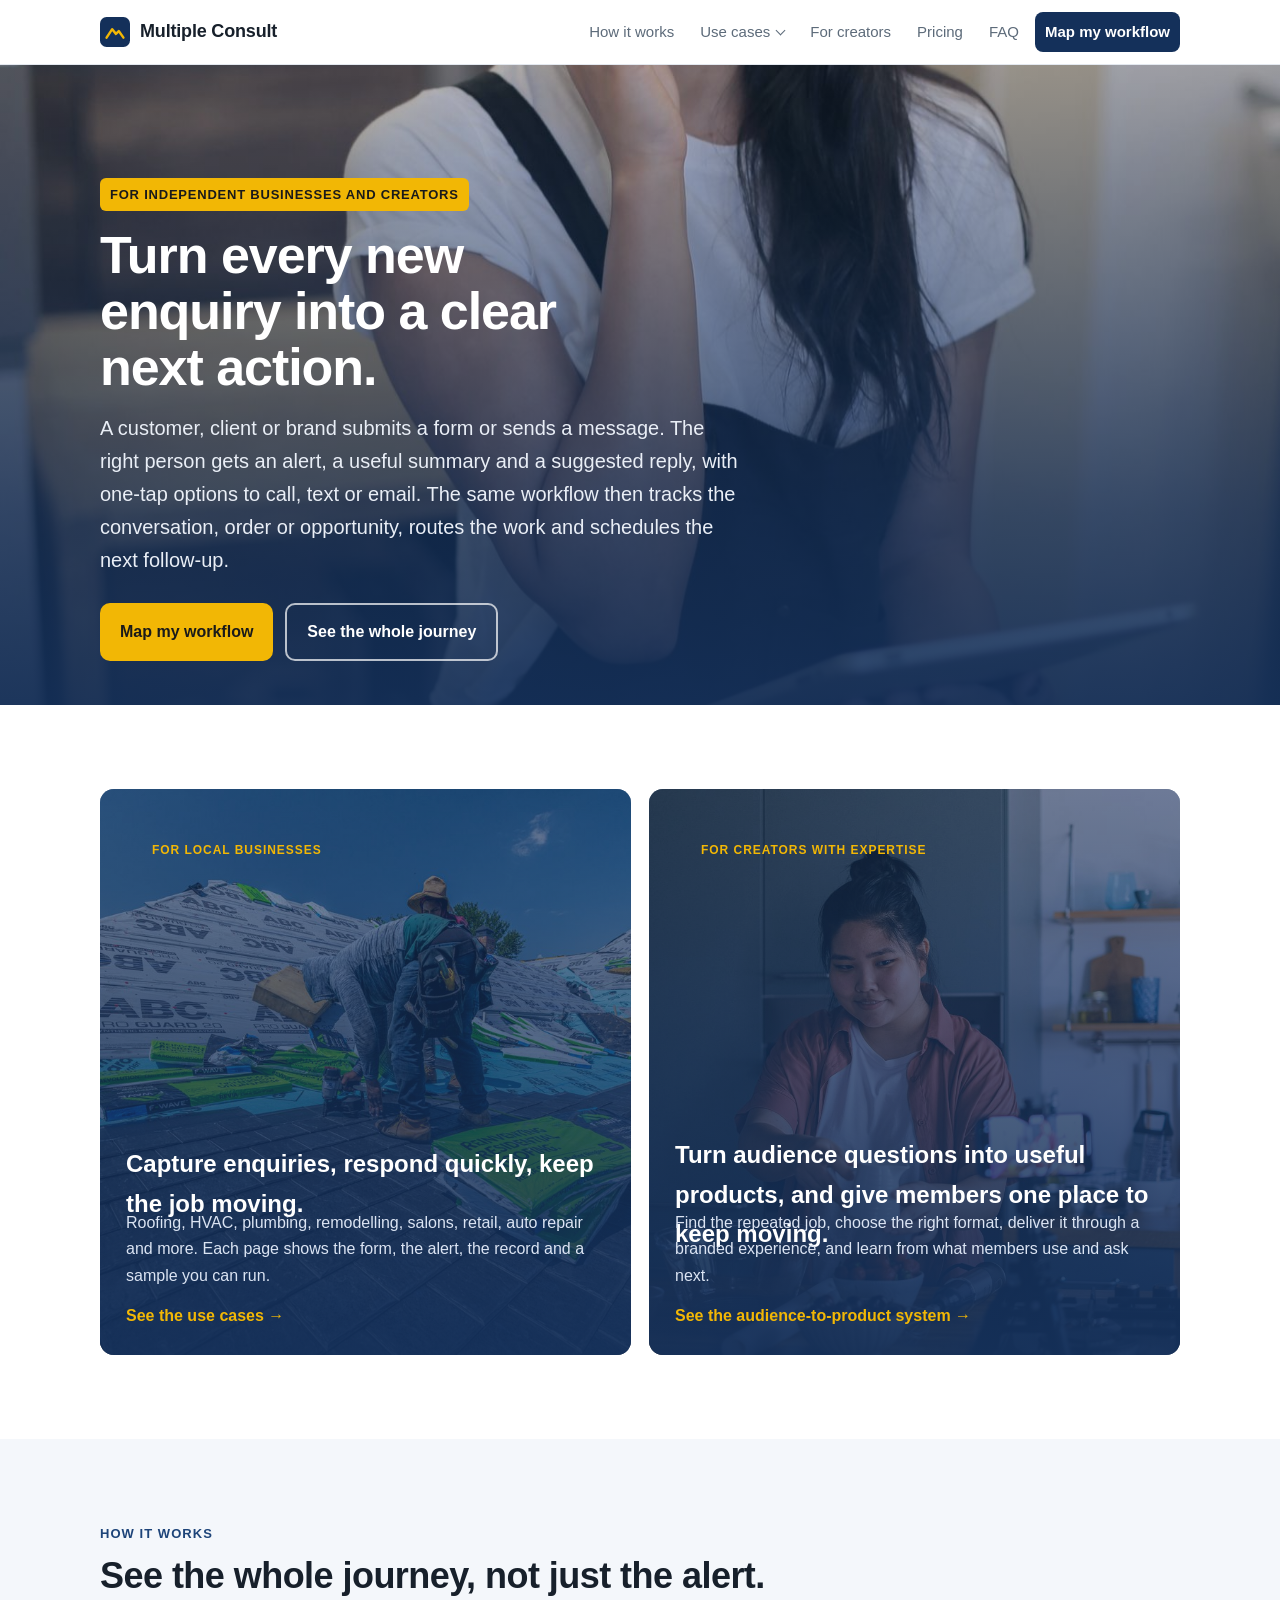
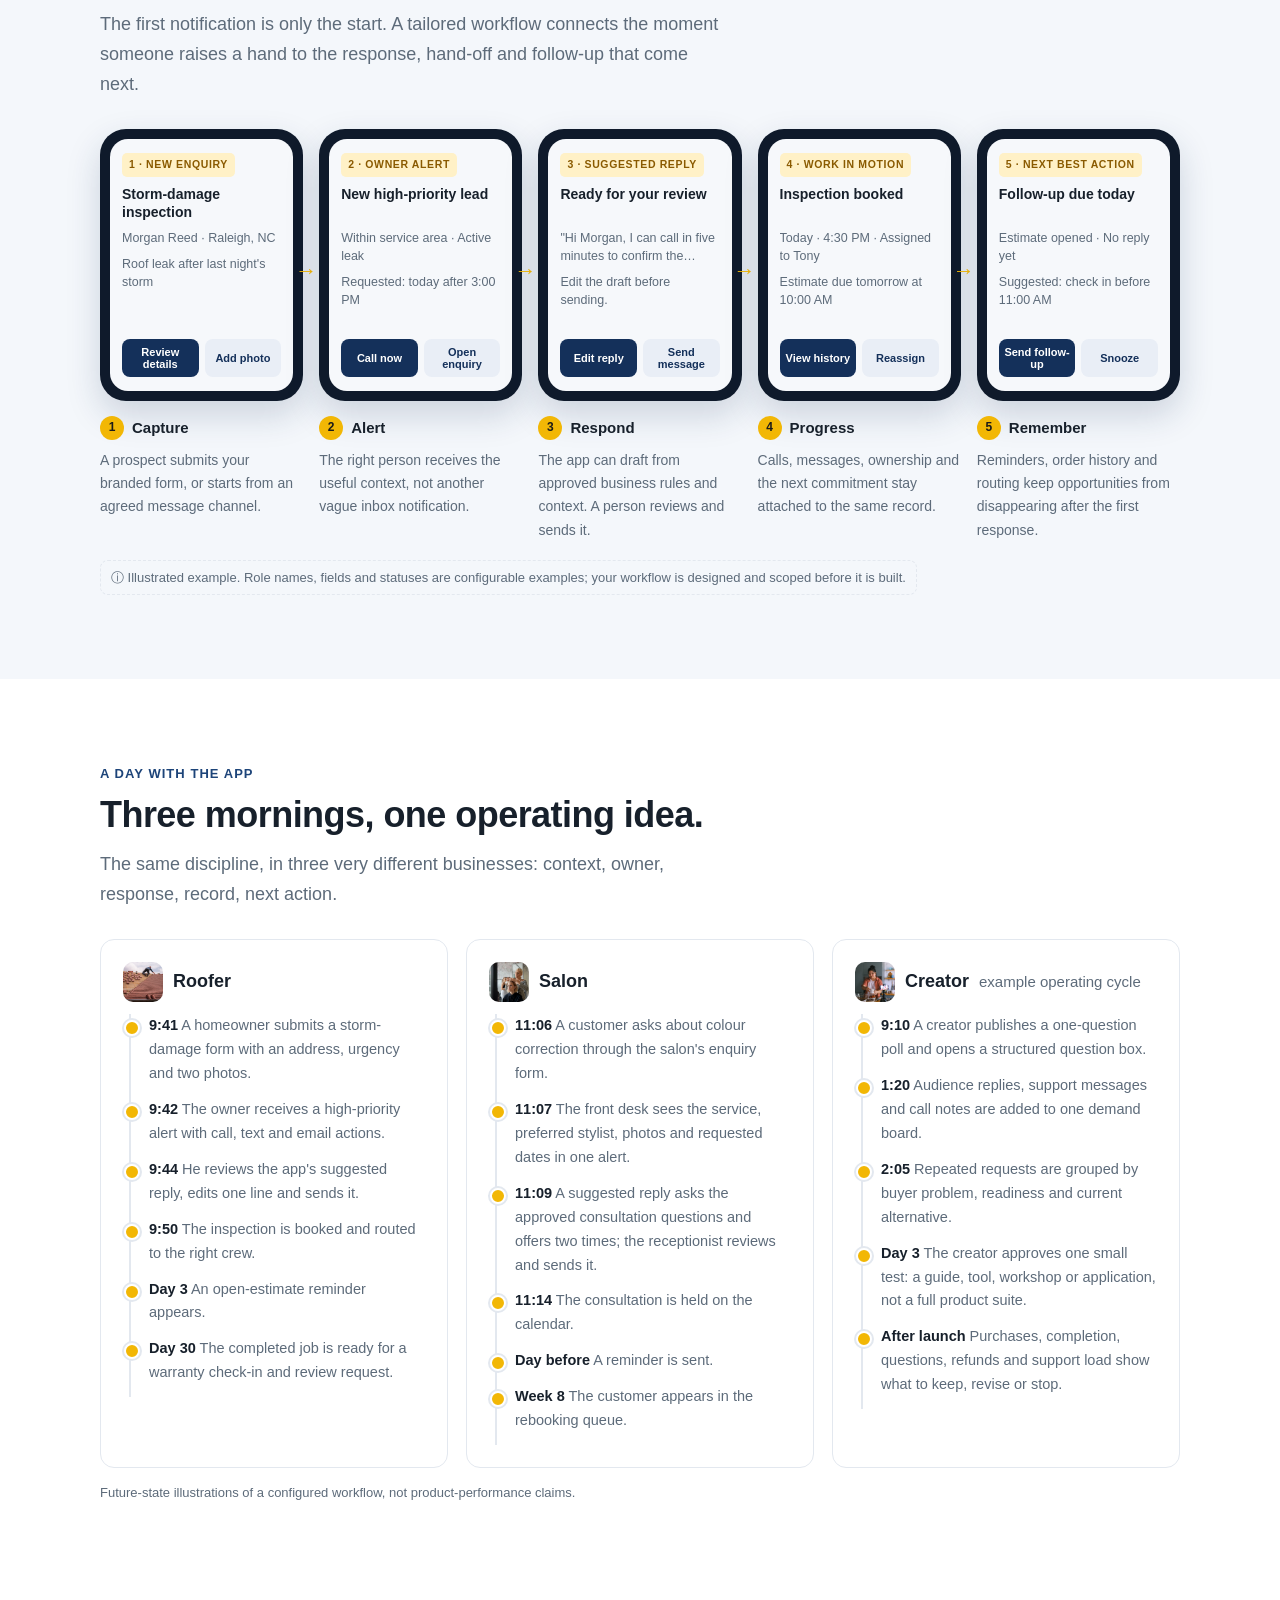
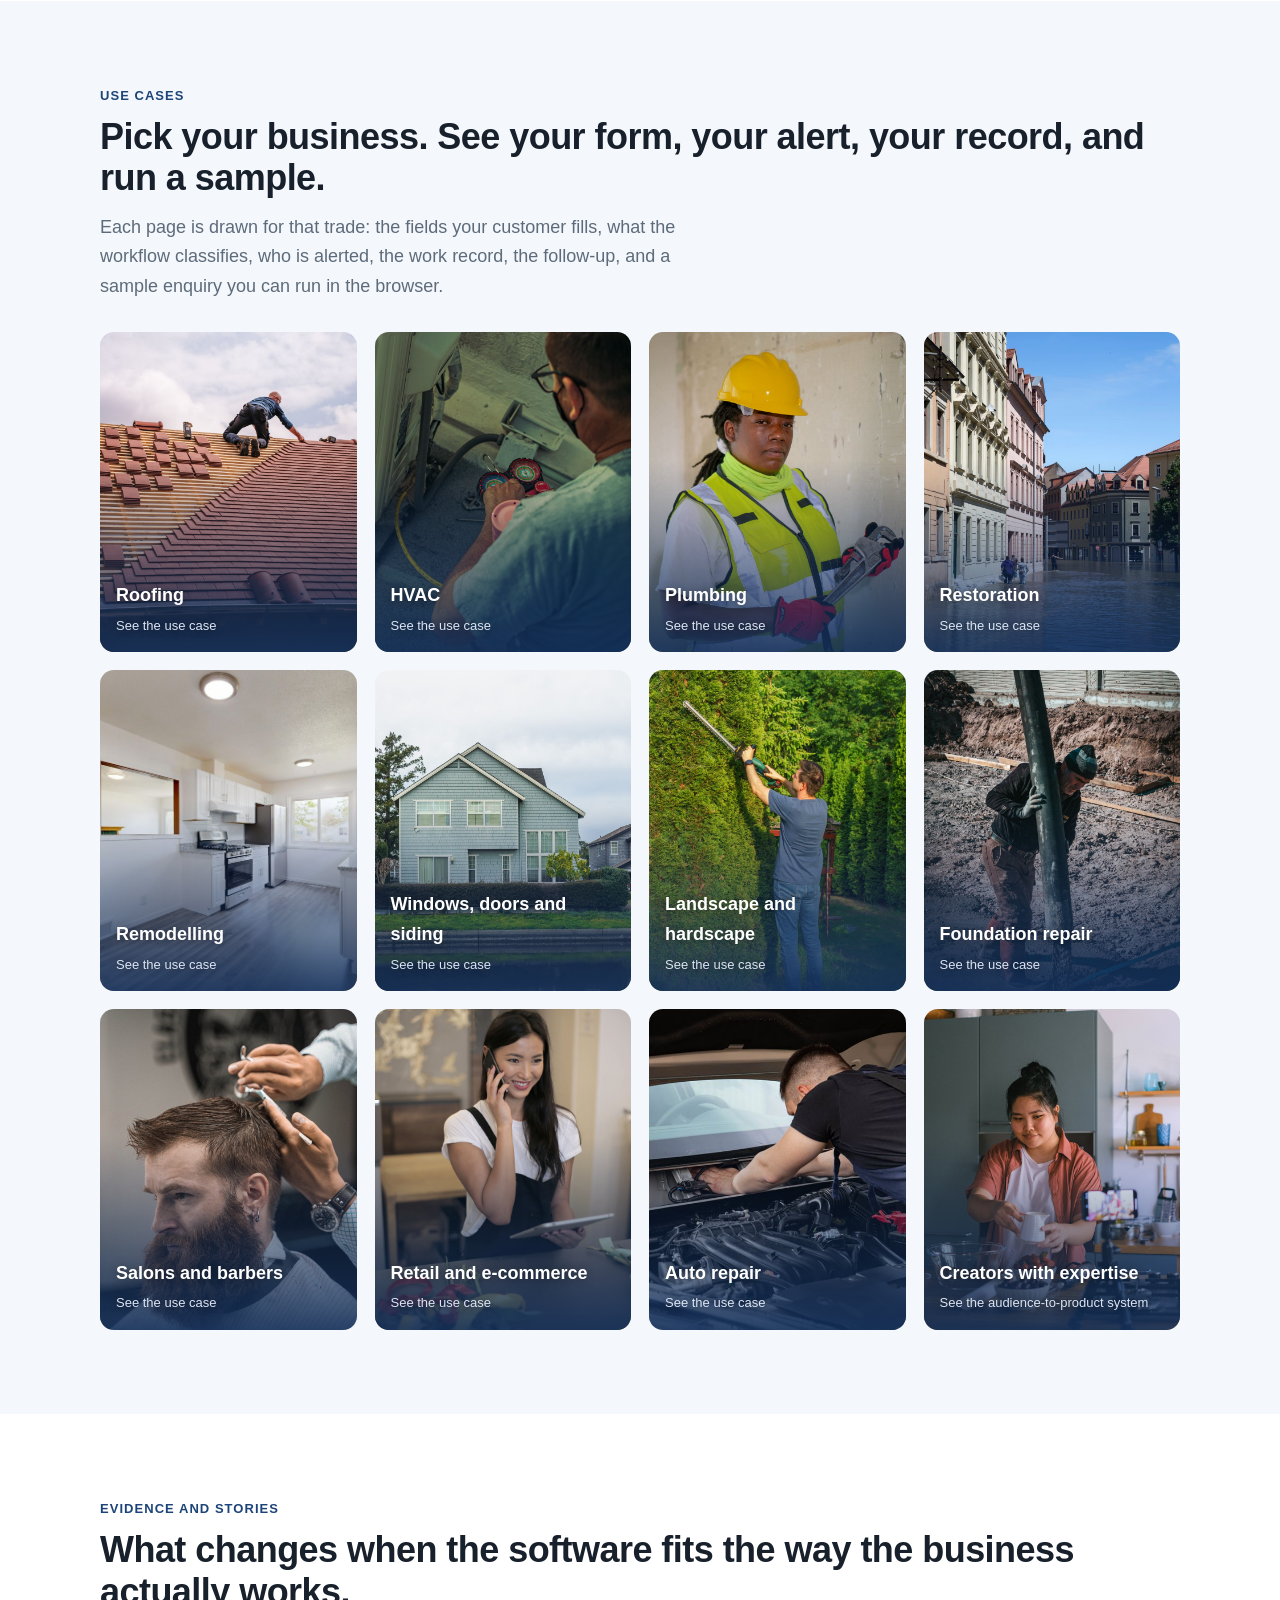
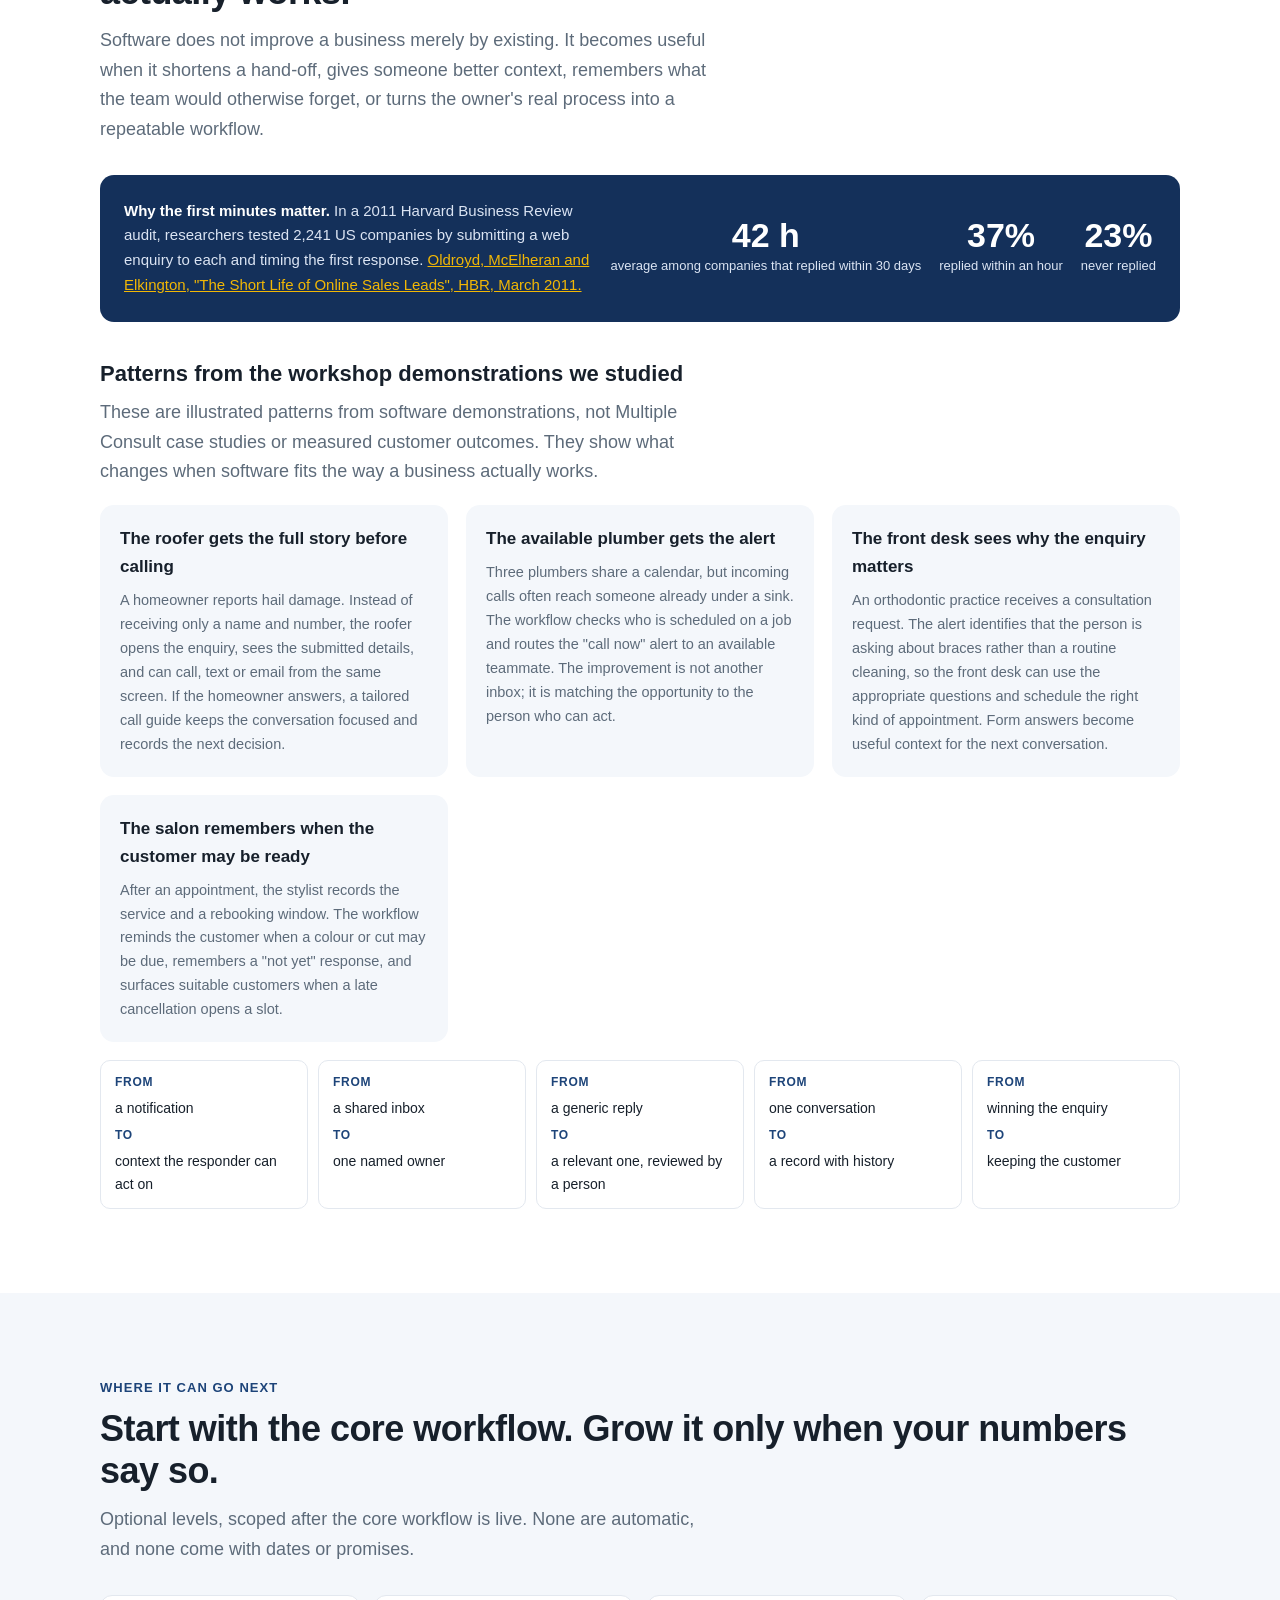
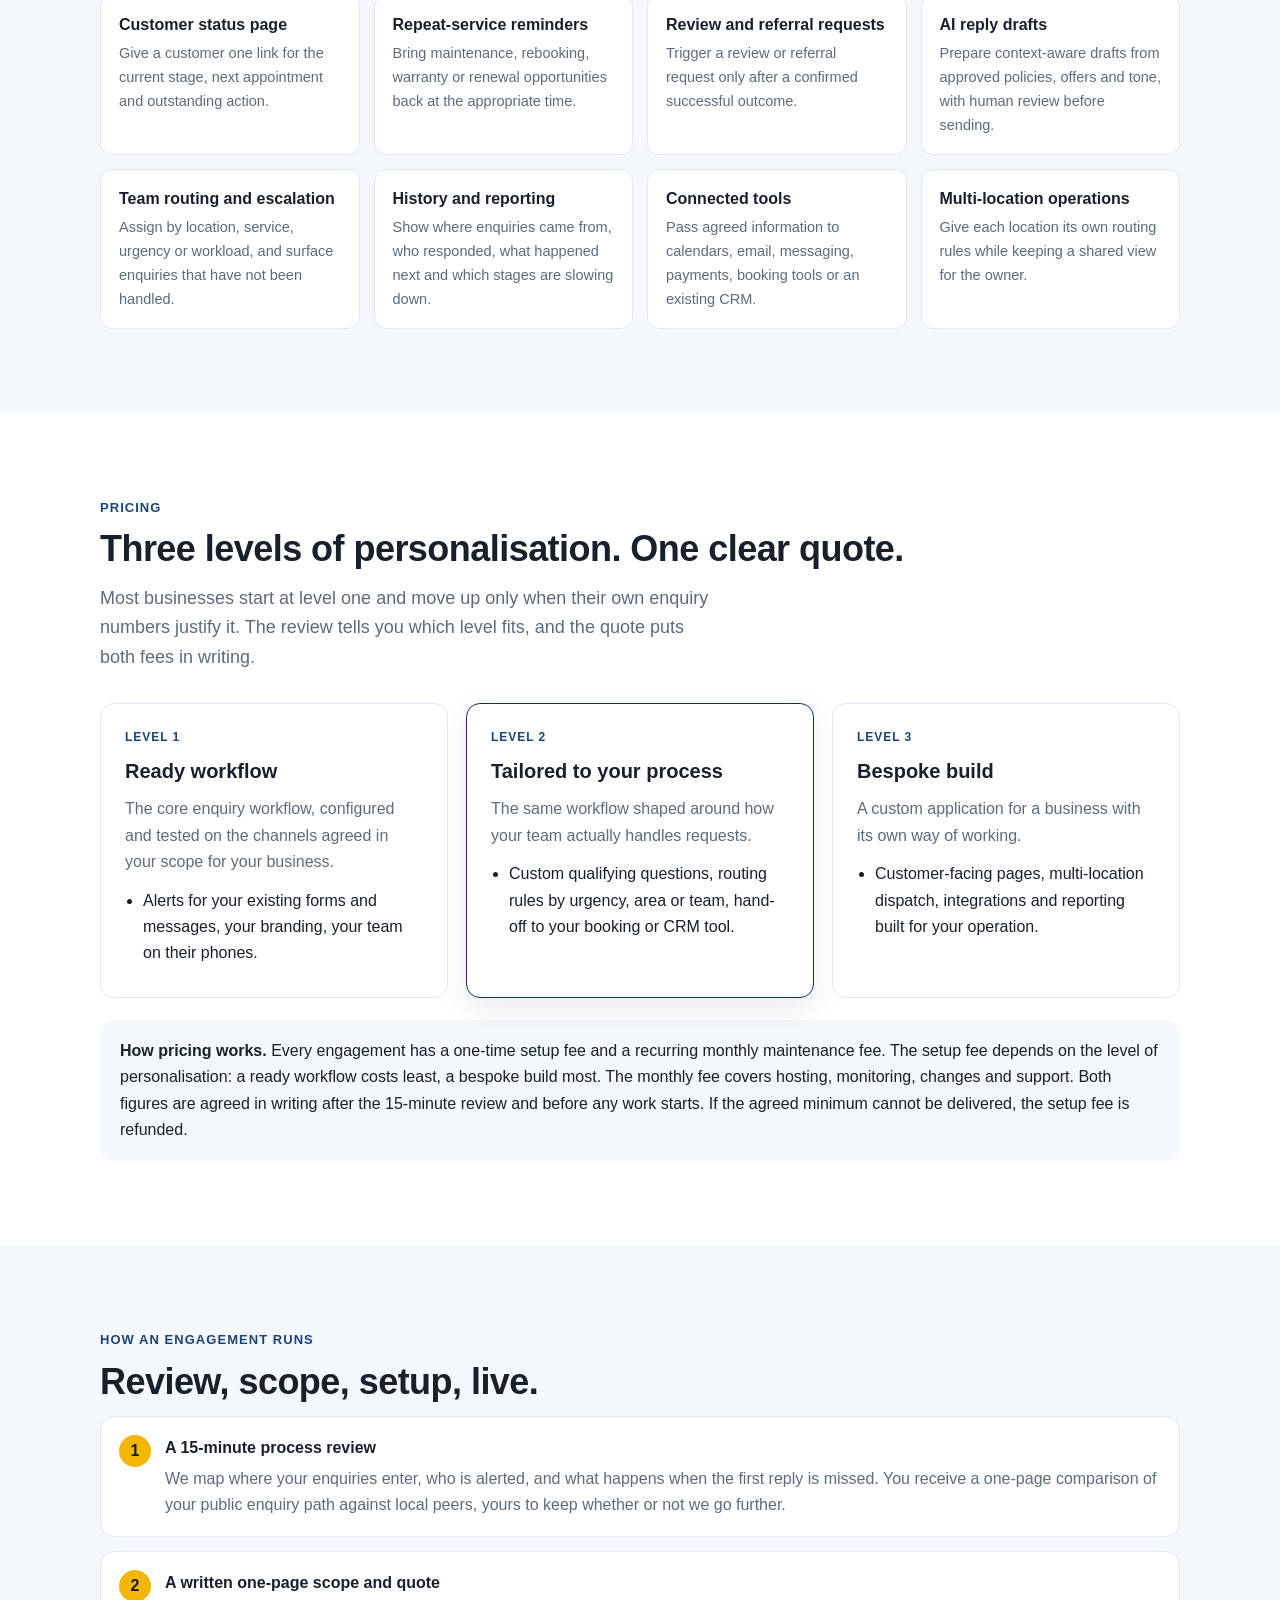
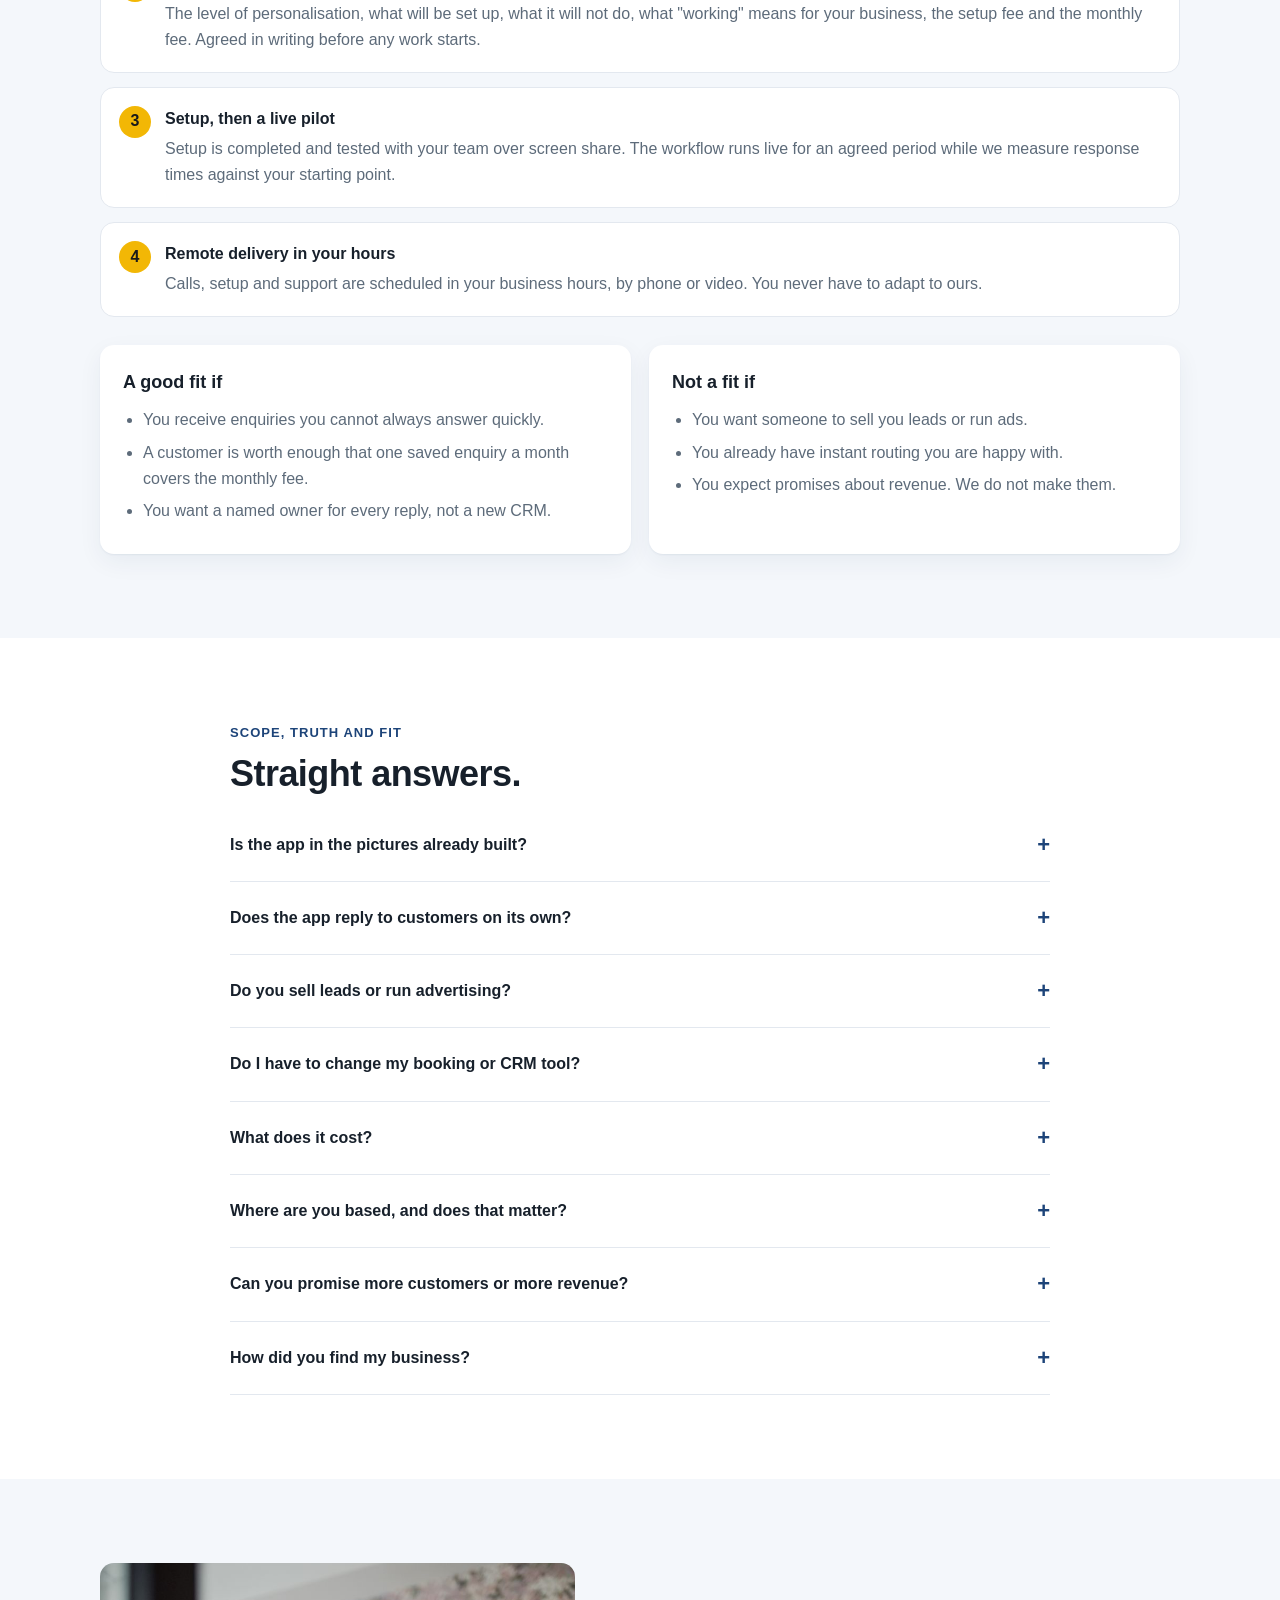
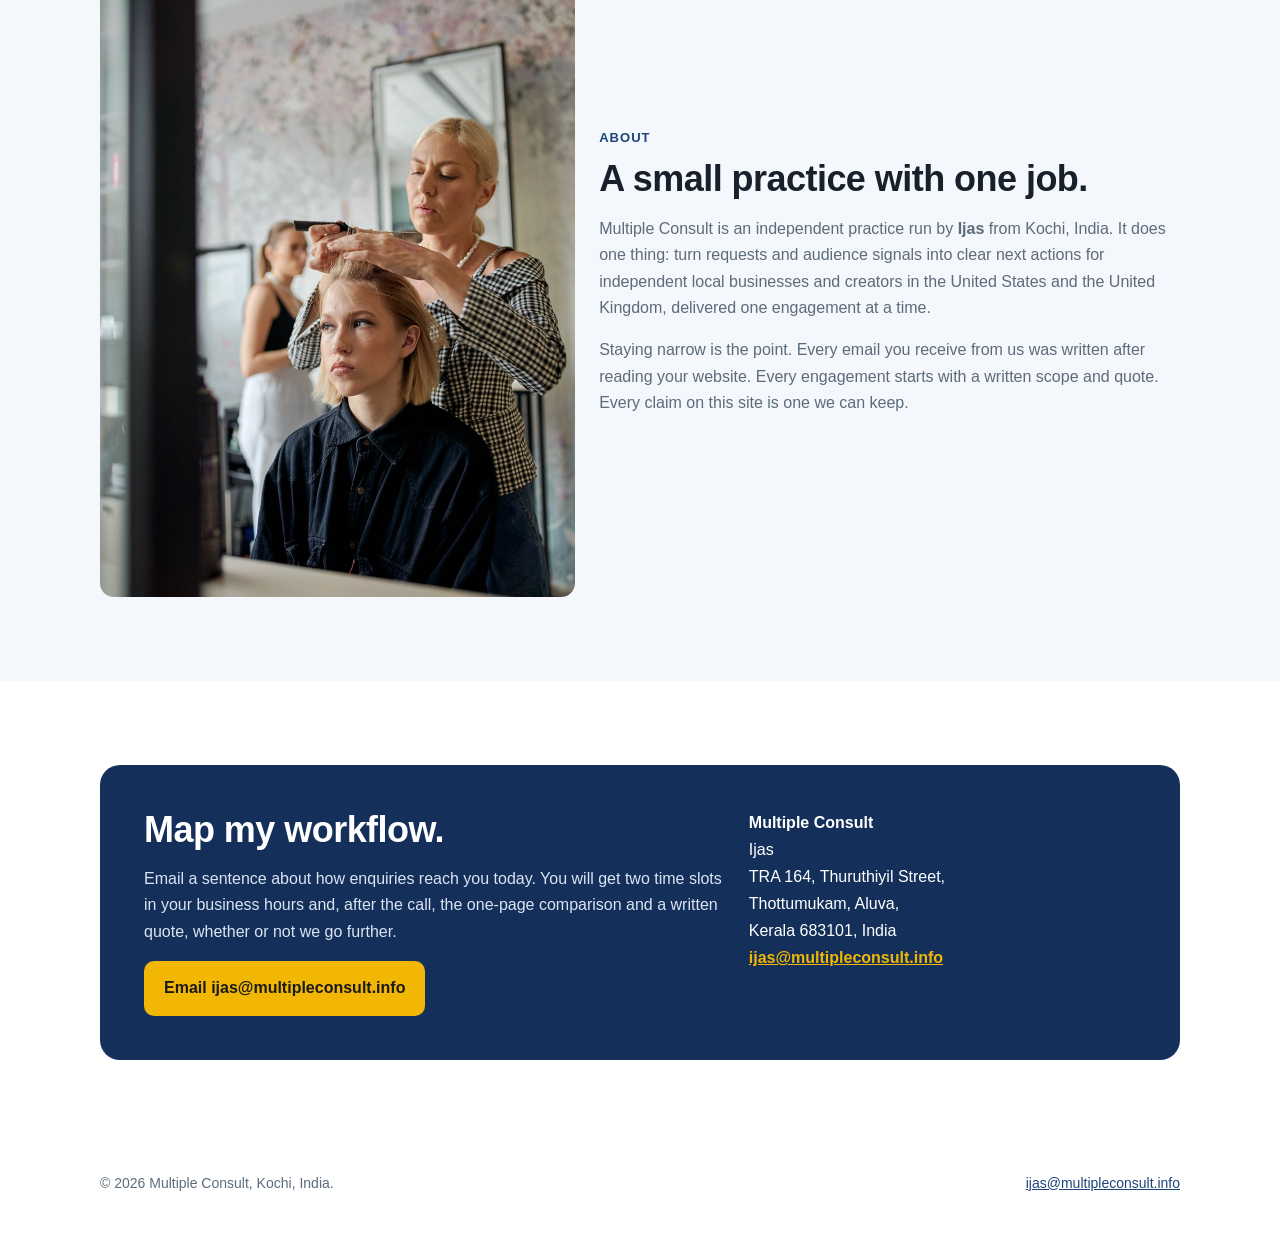
==== commit a91dc974: "Persona review fixes: conditional intake fields, locale-neutral units, configurable role wording, tr" ====
--- a/index.html
+++ b/index.html
@@ -2,9 +2,9 @@
 <html lang="en"><head><meta charset="utf-8"><meta name="viewport" content="width=device-width, initial-scale=1">
 <title>Multiple Consult | Turn every new enquiry into a clear next action</title><meta name="description" content="Multiple Consult designs enquiry-response workflows for independent local businesses, and audience-to-product systems for creators. Alert the right person, suggest a reply, keep the record, remember the next action.">
 <meta property="og:title" content="Multiple Consult | Turn every new enquiry into a clear next action"><meta property="og:description" content="Multiple Consult designs enquiry-response workflows for independent local businesses, and audience-to-product systems for creators. Alert the right person, suggest a reply, keep the record, remember the next action.">
-<link rel="icon" href="data:image/svg+xml,%3Csvg xmlns='http://www.w3.org/2000/svg' viewBox='0 0 32 32'%3E%3Crect width='32' height='32' rx='7' fill='%2314305a'/%3E%3Cpath d='M7 22l6-9 4 5 3-3 5 7' stroke='%23f2b705' stroke-width='2.6' fill='none' stroke-linecap='round' stroke-linejoin='round'/%3E%3C/svg%3E"><link rel="stylesheet" href="style.css?v=7"></head><body>
+<link rel="icon" href="data:image/svg+xml,%3Csvg xmlns='http://www.w3.org/2000/svg' viewBox='0 0 32 32'%3E%3Crect width='32' height='32' rx='7' fill='%2314305a'/%3E%3Cpath d='M7 22l6-9 4 5 3-3 5 7' stroke='%23f2b705' stroke-width='2.6' fill='none' stroke-linecap='round' stroke-linejoin='round'/%3E%3C/svg%3E"><link rel="stylesheet" href="style.css?v=8"></head><body>
 <header class="top"><div class="wrap"><a class="brand" href="index.html" aria-label="Multiple Consult home"><svg viewBox="0 0 32 32" aria-hidden="true"><rect width="32" height="32" rx="7" fill="#14305a"/><path d="M7 22l6-9 4 5 3-3 5 7" stroke="#f2b705" stroke-width="2.6" fill="none" stroke-linecap="round" stroke-linejoin="round"/></svg>Multiple Consult</a>
-<nav class="nav" aria-label="Main"><a href="index.html#journey">How it works</a><div class="has-menu"><a href="index.html#usecases" class="uc-toggle">Use cases</a><div class="menu" role="menu"><a href="roofing.html"><svg viewBox="0 0 24 24" fill="none" stroke="#14305a" stroke-width="1.8" stroke-linecap="round" stroke-linejoin="round"><path d="M3 12l9-8 9 8"/><path d="M5 10v10h14V10"/></svg>Roofing and exteriors</a><a href="hvac.html"><svg viewBox="0 0 24 24" fill="none" stroke="#14305a" stroke-width="1.8" stroke-linecap="round" stroke-linejoin="round"><rect x="3" y="6" width="18" height="12" rx="2"/><path d="M7 14h10M7 10h10"/></svg>HVAC</a><a href="plumbing.html"><svg viewBox="0 0 24 24" fill="none" stroke="#14305a" stroke-width="1.8" stroke-linecap="round" stroke-linejoin="round"><path d="M12 3c3 4 5 7 5 10a5 5 0 0 1-10 0c0-3 2-6 5-10z"/></svg>Plumbing</a><a href="restoration.html"><svg viewBox="0 0 24 24" fill="none" stroke="#14305a" stroke-width="1.8" stroke-linecap="round" stroke-linejoin="round"><path d="M12 3l9 16H3z"/><path d="M12 10v4M12 17h.01"/></svg>Restoration</a><a href="remodeling.html"><svg viewBox="0 0 24 24" fill="none" stroke="#14305a" stroke-width="1.8" stroke-linecap="round" stroke-linejoin="round"><path d="M3 10l9-7 9 7v10H3z"/><path d="M9 20v-6h6v6"/></svg>Remodelling</a><a href="windows-doors-siding.html"><svg viewBox="0 0 24 24" fill="none" stroke="#14305a" stroke-width="1.8" stroke-linecap="round" stroke-linejoin="round"><rect x="4" y="3" width="16" height="18" rx="1"/><path d="M12 3v18M4 12h16"/></svg>Windows, doors and siding</a><a href="landscape.html"><svg viewBox="0 0 24 24" fill="none" stroke="#14305a" stroke-width="1.8" stroke-linecap="round" stroke-linejoin="round"><path d="M3 20h18"/><path d="M12 20V9"/><path d="M12 9c-3 0-5-2-5-5 3 0 5 2 5 5zM12 12c3 0 5-2 5-5-3 0-5 2-5 5z"/></svg>Landscape and hardscape</a><a href="foundation.html"><svg viewBox="0 0 24 24" fill="none" stroke="#14305a" stroke-width="1.8" stroke-linecap="round" stroke-linejoin="round"><path d="M3 21h18M5 21V10l7-5 7 5v11"/><path d="M9 21v-6l2 2 2-3 2 3v4"/></svg>Foundation repair</a><a href="salons-barbers.html"><svg viewBox="0 0 24 24" fill="none" stroke="#14305a" stroke-width="1.8" stroke-linecap="round" stroke-linejoin="round"><circle cx="6" cy="6" r="3"/><circle cx="6" cy="18" r="3"/><path d="M20 4L8.5 15.5M20 20L8.5 8.5"/></svg>Salons and barbers</a><a href="retail.html"><svg viewBox="0 0 24 24" fill="none" stroke="#14305a" stroke-width="1.8" stroke-linecap="round" stroke-linejoin="round"><path d="M3 9l1-5h16l1 5"/><path d="M3 9h18v3a3 3 0 0 1-6 0 3 3 0 0 1-6 0 3 3 0 0 1-6 0z"/><path d="M5 12v9h14v-9"/></svg>Retail and e-commerce</a><a href="auto-repair.html"><svg viewBox="0 0 24 24" fill="none" stroke="#14305a" stroke-width="1.8" stroke-linecap="round" stroke-linejoin="round"><path d="M3 13l2-5h14l2 5v6H3z"/><circle cx="7" cy="17" r="1.5"/><circle cx="17" cy="17" r="1.5"/></svg>Auto repair</a><a href="creators.html"><svg viewBox="0 0 24 24" fill="none" stroke="#14305a" stroke-width="1.8" stroke-linecap="round" stroke-linejoin="round"><rect x="3" y="5" width="14" height="14" rx="2"/><path d="M17 10l4-2v8l-4-2"/></svg>Creators and influencers</a><a class="all" href="index.html#usecases">See all use cases</a></div></div><a href="creators.html">For creators</a><a href="index.html#pricing">Pricing</a><a href="index.html#faq">FAQ</a><a class="cta" href="index.html#contact">Map my workflow</a></nav></div></header>
+<nav class="nav" aria-label="Main"><a href="index.html#journey">How it works</a><div class="has-menu"><a href="index.html#usecases" class="uc-toggle">Use cases</a><div class="menu" role="menu"><a href="roofing.html"><svg viewBox="0 0 24 24" fill="none" stroke="#14305a" stroke-width="1.8" stroke-linecap="round" stroke-linejoin="round"><path d="M3 12l9-8 9 8"/><path d="M5 10v10h14V10"/></svg>Roofing</a><a href="hvac.html"><svg viewBox="0 0 24 24" fill="none" stroke="#14305a" stroke-width="1.8" stroke-linecap="round" stroke-linejoin="round"><rect x="3" y="6" width="18" height="12" rx="2"/><path d="M7 14h10M7 10h10"/></svg>HVAC</a><a href="plumbing.html"><svg viewBox="0 0 24 24" fill="none" stroke="#14305a" stroke-width="1.8" stroke-linecap="round" stroke-linejoin="round"><path d="M12 3c3 4 5 7 5 10a5 5 0 0 1-10 0c0-3 2-6 5-10z"/></svg>Plumbing</a><a href="restoration.html"><svg viewBox="0 0 24 24" fill="none" stroke="#14305a" stroke-width="1.8" stroke-linecap="round" stroke-linejoin="round"><path d="M12 3l9 16H3z"/><path d="M12 10v4M12 17h.01"/></svg>Restoration</a><a href="remodeling.html"><svg viewBox="0 0 24 24" fill="none" stroke="#14305a" stroke-width="1.8" stroke-linecap="round" stroke-linejoin="round"><path d="M3 10l9-7 9 7v10H3z"/><path d="M9 20v-6h6v6"/></svg>Remodelling</a><a href="windows-doors-siding.html"><svg viewBox="0 0 24 24" fill="none" stroke="#14305a" stroke-width="1.8" stroke-linecap="round" stroke-linejoin="round"><rect x="4" y="3" width="16" height="18" rx="1"/><path d="M12 3v18M4 12h16"/></svg>Windows, doors and siding</a><a href="landscape.html"><svg viewBox="0 0 24 24" fill="none" stroke="#14305a" stroke-width="1.8" stroke-linecap="round" stroke-linejoin="round"><path d="M3 20h18"/><path d="M12 20V9"/><path d="M12 9c-3 0-5-2-5-5 3 0 5 2 5 5zM12 12c3 0 5-2 5-5-3 0-5 2-5 5z"/></svg>Landscape and hardscape</a><a href="foundation.html"><svg viewBox="0 0 24 24" fill="none" stroke="#14305a" stroke-width="1.8" stroke-linecap="round" stroke-linejoin="round"><path d="M3 21h18M5 21V10l7-5 7 5v11"/><path d="M9 21v-6l2 2 2-3 2 3v4"/></svg>Foundation repair</a><a href="salons-barbers.html"><svg viewBox="0 0 24 24" fill="none" stroke="#14305a" stroke-width="1.8" stroke-linecap="round" stroke-linejoin="round"><circle cx="6" cy="6" r="3"/><circle cx="6" cy="18" r="3"/><path d="M20 4L8.5 15.5M20 20L8.5 8.5"/></svg>Salons and barbers</a><a href="retail.html"><svg viewBox="0 0 24 24" fill="none" stroke="#14305a" stroke-width="1.8" stroke-linecap="round" stroke-linejoin="round"><path d="M3 9l1-5h16l1 5"/><path d="M3 9h18v3a3 3 0 0 1-6 0 3 3 0 0 1-6 0 3 3 0 0 1-6 0z"/><path d="M5 12v9h14v-9"/></svg>Retail and e-commerce</a><a href="auto-repair.html"><svg viewBox="0 0 24 24" fill="none" stroke="#14305a" stroke-width="1.8" stroke-linecap="round" stroke-linejoin="round"><path d="M3 13l2-5h14l2 5v6H3z"/><circle cx="7" cy="17" r="1.5"/><circle cx="17" cy="17" r="1.5"/></svg>Auto repair</a><a href="creators.html"><svg viewBox="0 0 24 24" fill="none" stroke="#14305a" stroke-width="1.8" stroke-linecap="round" stroke-linejoin="round"><rect x="3" y="5" width="14" height="14" rx="2"/><path d="M17 10l4-2v8l-4-2"/></svg>Creators with expertise</a><a class="all" href="index.html#usecases">See all use cases</a></div></div><a href="creators.html">For creators</a><a href="index.html#pricing">Pricing</a><a href="index.html#faq">FAQ</a><a class="cta" href="index.html#contact">Map my workflow</a></nav></div></header>
 <main id="top">
 <section class="hero photo" style="padding:0"><img src="img/hero-owner-phone.jpg" width="1400" height="2100" alt="Small business owner answering a customer call" fetchpriority="high"><div class="wrap">
 <span class="kicker">For independent businesses and creators</span><h1>Turn every new enquiry into a clear next action.</h1>
@@ -12,12 +12,12 @@
 <div class="btn-row"><a class="btn" href="#contact">Map my workflow</a><a class="btn ghost" href="#journey">See the whole journey</a></div></div></section>
 <section id="paths"><div class="wrap"><div class="paths">
 <a class="path" href="#usecases"><img src="img/roof-install-fortworth.jpg" alt="" loading="lazy"><div><div class="lv">For local businesses</div><h3>Capture enquiries, respond quickly, keep the job moving.</h3><p>Roofing, HVAC, plumbing, remodelling, salons, retail, auto repair and more. Each page shows the form, the alert, the record and a sample you can run.</p><span>See the use cases &rarr;</span></div></a>
-<a class="path" href="creators.html"><img src="img/creator.jpg" alt="" loading="lazy"><div><div class="lv">For creators</div><h3>Turn audience questions into useful products, and give members one place to keep moving.</h3><p>Find the repeated job, choose the right format, deliver it through a branded experience, and learn from what members use and ask next.</p><span>See the audience-to-product system &rarr;</span></div></a>
+<a class="path" href="creators.html"><img src="img/creator.jpg" alt="" loading="lazy"><div><div class="lv">For creators with expertise</div><h3>Turn audience questions into useful products, and give members one place to keep moving.</h3><p>Find the repeated job, choose the right format, deliver it through a branded experience, and learn from what members use and ask next.</p><span>See the audience-to-product system &rarr;</span></div></a>
 </div></div></section>
-<section id="journey" class=alt><div class="wrap"><p class="eyebrow">How it works</p><h2>See the whole journey, not just the alert.</h2><p class="sub">The first notification is only the start. A tailored workflow connects the moment someone raises a hand to the response, hand-off and follow-up that come next.</p><p class="swipe">Swipe through the workflow &rarr;</p><div class="journey j5"><div class="jstep"><div class="mini"><div class="scr"><span class="lbl">1 · New enquiry</span><div class="ttl">Storm-damage inspection</div><div class="ln">Morgan Reed · Raleigh, NC</div><div class="ln">Roof leak after last night&#x27;s storm</div><div class="btns"><span class="b1">Review details</span><span class="b2">Add photo</span></div></div></div><div class="n"><b>1</b>Capture</div><p>A prospect submits your branded form, or starts from an agreed message channel.</p></div><div class="jstep"><div class="mini"><div class="scr"><span class="lbl">2 · Owner alert</span><div class="ttl">New high-priority lead</div><div class="ln">Within service area · Active leak</div><div class="ln">Requested: today after 3:00 PM</div><div class="btns"><span class="b1">Call now</span><span class="b2">Open enquiry</span></div></div></div><div class="n"><b>2</b>Alert</div><p>The right person receives the useful context, not another vague inbox notification.</p></div><div class="jstep"><div class="mini"><div class="scr"><span class="lbl">3 · Suggested reply</span><div class="ttl">Ready for your review</div><div class="ln">&quot;Hi Morgan, I can call in five minutes to confirm the damage and arrange an inspection.&quot;</div><div class="ln">Edit the draft before sending.</div><div class="btns"><span class="b1">Edit reply</span><span class="b2">Send message</span></div></div></div><div class="n"><b>3</b>Respond</div><p>The app can draft from approved business rules and context. A person reviews and sends it.</p></div><div class="jstep"><div class="mini"><div class="scr"><span class="lbl">4 · Work in motion</span><div class="ttl">Inspection booked</div><div class="ln">Today · 4:30 PM · Assigned to Tony</div><div class="ln">Estimate due tomorrow at 10:00 AM</div><div class="btns"><span class="b1">View history</span><span class="b2">Reassign</span></div></div></div><div class="n"><b>4</b>Progress</div><p>Calls, messages, ownership and the next commitment stay attached to the same record.</p></div><div class="jstep"><div class="mini"><div class="scr"><span class="lbl">5 · Next best action</span><div class="ttl">Follow-up due today</div><div class="ln">Estimate opened · No reply yet</div><div class="ln">Suggested: check in before 11:00 AM</div><div class="btns"><span class="b1">Send follow-up</span><span class="b2">Snooze</span></div></div></div><div class="n"><b>5</b>Remember</div><p>Reminders, order history and routing keep opportunities from disappearing after the first response.</p></div></div><div class="illus">&#9432; Illustrated example. Your workflow is designed and scoped before it is built.</div></div></section>
+<section id="journey" class=alt><div class="wrap"><p class="eyebrow">How it works</p><h2>See the whole journey, not just the alert.</h2><p class="sub">The first notification is only the start. A tailored workflow connects the moment someone raises a hand to the response, hand-off and follow-up that come next.</p><p class="swipe">Swipe through the workflow &rarr;</p><div class="journey j5"><div class="jstep"><div class="mini"><div class="scr"><span class="lbl">1 · New enquiry</span><div class="ttl">Storm-damage inspection</div><div class="ln">Morgan Reed · Raleigh, NC</div><div class="ln">Roof leak after last night&#x27;s storm</div><div class="btns"><span class="b1">Review details</span><span class="b2">Add photo</span></div></div></div><div class="n"><b>1</b>Capture</div><p>A prospect submits your branded form, or starts from an agreed message channel.</p></div><div class="jstep"><div class="mini"><div class="scr"><span class="lbl">2 · Owner alert</span><div class="ttl">New high-priority lead</div><div class="ln">Within service area · Active leak</div><div class="ln">Requested: today after 3:00 PM</div><div class="btns"><span class="b1">Call now</span><span class="b2">Open enquiry</span></div></div></div><div class="n"><b>2</b>Alert</div><p>The right person receives the useful context, not another vague inbox notification.</p></div><div class="jstep"><div class="mini"><div class="scr"><span class="lbl">3 · Suggested reply</span><div class="ttl">Ready for your review</div><div class="ln">&quot;Hi Morgan, I can call in five minutes to confirm the damage and arrange an inspection.&quot;</div><div class="ln">Edit the draft before sending.</div><div class="btns"><span class="b1">Edit reply</span><span class="b2">Send message</span></div></div></div><div class="n"><b>3</b>Respond</div><p>The app can draft from approved business rules and context. A person reviews and sends it.</p></div><div class="jstep"><div class="mini"><div class="scr"><span class="lbl">4 · Work in motion</span><div class="ttl">Inspection booked</div><div class="ln">Today · 4:30 PM · Assigned to Tony</div><div class="ln">Estimate due tomorrow at 10:00 AM</div><div class="btns"><span class="b1">View history</span><span class="b2">Reassign</span></div></div></div><div class="n"><b>4</b>Progress</div><p>Calls, messages, ownership and the next commitment stay attached to the same record.</p></div><div class="jstep"><div class="mini"><div class="scr"><span class="lbl">5 · Next best action</span><div class="ttl">Follow-up due today</div><div class="ln">Estimate opened · No reply yet</div><div class="ln">Suggested: check in before 11:00 AM</div><div class="btns"><span class="b1">Send follow-up</span><span class="b2">Snooze</span></div></div></div><div class="n"><b>5</b>Remember</div><p>Reminders, order history and routing keep opportunities from disappearing after the first response.</p></div></div><div class="illus">&#9432; Illustrated example. Role names, fields and statuses are configurable examples; your workflow is designed and scoped before it is built.</div></div></section>
 <section id="days"><div class="wrap"><p class="eyebrow">A day with the app</p><h2>Three mornings, one operating idea.</h2><p class="sub">The same discipline, in three very different businesses: context, owner, response, record, next action.</p><div class="days"><div class="day"><h3><img src="img/roofer-shingles.jpg" alt="" loading="lazy">Roofer</h3><ul class="tl"><li><b>9:41</b> A homeowner submits a storm-damage form with an address, urgency and two photos.</li><li><b>9:42</b> The owner receives a high-priority alert with call, text and email actions.</li><li><b>9:44</b> He reviews the app&#x27;s suggested reply, edits one line and sends it.</li><li><b>9:50</b> The inspection is booked and routed to the right crew.</li><li><b>Day 3</b> An open-estimate reminder appears.</li><li><b>Day 30</b> The completed job is ready for a warranty check-in and review request.</li></ul></div><div class="day"><h3><img src="img/salon.jpg" alt="" loading="lazy">Salon</h3><ul class="tl"><li><b>11:06</b> A customer asks about colour correction through the salon&#x27;s enquiry form.</li><li><b>11:07</b> The front desk sees the service, preferred stylist, photos and requested dates in one alert.</li><li><b>11:09</b> A suggested reply asks the approved consultation questions and offers two times; the receptionist reviews and sends it.</li><li><b>11:14</b> The consultation is held on the calendar.</li><li><b>Day before</b> A reminder is sent.</li><li><b>Week 8</b> The customer appears in the rebooking queue.</li></ul></div><div class="day"><h3><img src="img/creator.jpg" alt="" loading="lazy">Creator <small style="font-weight:500;color:var(--muted)">example operating cycle</small></h3><ul class="tl"><li><b>9:10</b> A creator publishes a one-question poll and opens a structured question box.</li><li><b>1:20</b> Audience replies, support messages and call notes are added to one demand board.</li><li><b>2:05</b> Repeated requests are grouped by buyer problem, readiness and current alternative.</li><li><b>Day 3</b> The creator approves one small test: a guide, tool, workshop or application, not a full product suite.</li><li><b>After launch</b> Purchases, completion, questions, refunds and support load show what to keep, revise or stop.</li></ul></div></div><p class="caption" style="text-align:left;margin-top:14px">Future-state illustrations of a configured workflow, not product-performance claims.</p></div></section>
 <section id="usecases" class="alt"><div class="wrap"><p class="eyebrow">Use cases</p><h2>Pick your business. See your form, your alert, your record, and run a sample.</h2><p class="sub">Each page is drawn for that trade: the fields your customer fills, what the workflow classifies, who is alerted, the work record, the follow-up, and a sample enquiry you can run in the browser.</p>
-<div class="grid g4 uc-grid"><a class="uc" href="roofing.html"><img src="img/roofer-shingles.jpg" width="900" height="1200" alt="Roofer installing shingles" loading="lazy"><span>Roofing and exteriors<small>See the use case</small></span></a><a class="uc" href="hvac.html"><img src="img/hvac-technician.jpg" width="900" height="1200" alt="HVAC technician checking an outdoor unit" loading="lazy"><span>HVAC<small>See the use case</small></span></a><a class="uc" href="plumbing.html"><img src="img/plumber.jpg" width="900" height="1200" alt="Plumber holding a pipe wrench" loading="lazy"><span>Plumbing<small>See the use case</small></span></a><a class="uc" href="restoration.html"><img src="img/restoration.jpg" width="900" height="1200" alt="Flooded street with sandbags outside homes" loading="lazy"><span>Restoration<small>See the use case</small></span></a><a class="uc" href="remodeling.html"><img src="img/remodel.jpg" width="900" height="1200" alt="Newly remodelled kitchen" loading="lazy"><span>Remodelling<small>See the use case</small></span></a><a class="uc" href="windows-doors-siding.html"><img src="img/windows-siding.jpg" width="900" height="1200" alt="House exterior with new siding and windows" loading="lazy"><span>Windows, doors and siding<small>See the use case</small></span></a><a class="uc" href="landscape.html"><img src="img/landscape.jpg" width="900" height="1200" alt="Landscaper trimming a hedge" loading="lazy"><span>Landscape and hardscape<small>See the use case</small></span></a><a class="uc" href="foundation.html"><img src="img/foundation.jpg" width="900" height="1200" alt="Worker pouring concrete at a foundation" loading="lazy"><span>Foundation repair<small>See the use case</small></span></a><a class="uc" href="salons-barbers.html"><img src="img/barber.jpg" width="900" height="1200" alt="Barber cutting a client&#x27;s hair" loading="lazy"><span>Salons and barbers<small>See the use case</small></span></a><a class="uc" href="retail.html"><img src="img/hero-owner-phone.jpg" width="900" height="1200" alt="Shop owner taking a customer call at the counter" loading="lazy"><span>Retail and e-commerce<small>See the use case</small></span></a><a class="uc" href="auto-repair.html"><img src="img/mechanic.jpg" width="900" height="1200" alt="Mechanic working under a car" loading="lazy"><span>Auto repair<small>See the use case</small></span></a><a class="uc" href="creators.html"><img src="img/creator.jpg" width="900" height="1200" alt="Creator recording a video" loading="lazy"><span>Creators and influencers<small>See the audience-to-product system</small></span></a></div></div></section>
+<div class="grid g4 uc-grid"><a class="uc" href="roofing.html"><img src="img/roofer-shingles.jpg" width="900" height="1200" alt="Roofer installing shingles" loading="lazy"><span>Roofing<small>See the use case</small></span></a><a class="uc" href="hvac.html"><img src="img/hvac-technician.jpg" width="900" height="1200" alt="HVAC technician checking an outdoor unit" loading="lazy"><span>HVAC<small>See the use case</small></span></a><a class="uc" href="plumbing.html"><img src="img/plumber.jpg" width="900" height="1200" alt="Plumber holding a pipe wrench" loading="lazy"><span>Plumbing<small>See the use case</small></span></a><a class="uc" href="restoration.html"><img src="img/restoration.jpg" width="900" height="1200" alt="Flooded street with sandbags outside homes" loading="lazy"><span>Restoration<small>See the use case</small></span></a><a class="uc" href="remodeling.html"><img src="img/remodel.jpg" width="900" height="1200" alt="Newly remodelled kitchen" loading="lazy"><span>Remodelling<small>See the use case</small></span></a><a class="uc" href="windows-doors-siding.html"><img src="img/windows-siding.jpg" width="900" height="1200" alt="House exterior with new siding and windows" loading="lazy"><span>Windows, doors and siding<small>See the use case</small></span></a><a class="uc" href="landscape.html"><img src="img/landscape.jpg" width="900" height="1200" alt="Landscaper trimming a hedge" loading="lazy"><span>Landscape and hardscape<small>See the use case</small></span></a><a class="uc" href="foundation.html"><img src="img/foundation.jpg" width="900" height="1200" alt="Worker pouring concrete at a foundation" loading="lazy"><span>Foundation repair<small>See the use case</small></span></a><a class="uc" href="salons-barbers.html"><img src="img/barber.jpg" width="900" height="1200" alt="Barber cutting a client&#x27;s hair" loading="lazy"><span>Salons and barbers<small>See the use case</small></span></a><a class="uc" href="retail.html"><img src="img/hero-owner-phone.jpg" width="900" height="1200" alt="Shop owner taking a customer call at the counter" loading="lazy"><span>Retail and e-commerce<small>See the use case</small></span></a><a class="uc" href="auto-repair.html"><img src="img/mechanic.jpg" width="900" height="1200" alt="Mechanic working under a car" loading="lazy"><span>Auto repair<small>See the use case</small></span></a><a class="uc" href="creators.html"><img src="img/creator.jpg" width="900" height="1200" alt="Creator recording a video" loading="lazy"><span>Creators with expertise<small>See the audience-to-product system</small></span></a></div></div></section>
 <section id="evidence"><div class="wrap"><p class="eyebrow">Evidence and stories</p><h2>What changes when the software fits the way the business actually works.</h2><p class="sub">Software does not improve a business merely by existing. It becomes useful when it shortens a hand-off, gives someone better context, remembers what the team would otherwise forget, or turns the owner's real process into a repeatable workflow.</p><div class="cite"><p><strong style="color:#fff">Why the first minutes matter.</strong> In a 2011 Harvard Business Review audit, researchers tested 2,241 US companies by submitting a web enquiry to each and timing the first response. <a href="https://hbr.org/2011/03/the-short-life-of-online-sales-leads" rel="noopener" target="_blank">Oldroyd, McElheran and Elkington, "The Short Life of Online Sales Leads", HBR, March 2011.</a></p><div class="stat"><b>42 h</b><span>average among companies that replied within 30 days</span></div><div class="stat"><b>37%</b><span>replied within an hour</span></div><div class="stat"><b>23%</b><span>never replied</span></div></div><h3 style="margin:34px 0 6px;font-size:22px">Patterns from the workshop demonstrations we studied</h3><p class="sub" style="margin-bottom:18px">These are illustrated patterns from software demonstrations, not Multiple Consult case studies or measured customer outcomes. They show what changes when software fits the way a business actually works.</p><div class="evid"><div class="story"><h3>The roofer gets the full story before calling</h3><p>A homeowner reports hail damage. Instead of receiving only a name and number, the roofer opens the enquiry, sees the submitted details, and can call, text or email from the same screen. If the homeowner answers, a tailored call guide keeps the conversation focused and records the next decision.</p></div><div class="story"><h3>The available plumber gets the alert</h3><p>Three plumbers share a calendar, but incoming calls often reach someone already under a sink. The workflow checks who is scheduled on a job and routes the &quot;call now&quot; alert to an available teammate. The improvement is not another inbox; it is matching the opportunity to the person who can act.</p></div><div class="story"><h3>The front desk sees why the enquiry matters</h3><p>An orthodontic practice receives a consultation request. The alert identifies that the person is asking about braces rather than a routine cleaning, so the front desk can use the appropriate questions and schedule the right kind of appointment. Form answers become useful context for the next conversation.</p></div><div class="story"><h3>The salon remembers when the customer may be ready</h3><p>After an appointment, the stylist records the service and a rebooking window. The workflow reminds the customer when a colour or cut may be due, remembers a &quot;not yet&quot; response, and surfaces suitable customers when a late cancellation opens a slot.</p></div></div><div class="shift"><div><b>From</b>a notification<br><b style="margin-top:6px">To</b>context the responder can act on</div><div><b>From</b>a shared inbox<br><b style="margin-top:6px">To</b>one named owner</div><div><b>From</b>a generic reply<br><b style="margin-top:6px">To</b>a relevant one, reviewed by a person</div><div><b>From</b>one conversation<br><b style="margin-top:6px">To</b>a record with history</div><div><b>From</b>winning the enquiry<br><b style="margin-top:6px">To</b>keeping the customer</div></div></div></section>
 <section id="roadmap" class="alt"><div class="wrap"><p class="eyebrow">Where it can go next</p><h2>Start with the core workflow. Grow it only when your numbers say so.</h2><p class="sub">Optional levels, scoped after the core workflow is live. None are automatic, and none come with dates or promises.</p><div class="road"><div><strong>Customer status page</strong><p>Give a customer one link for the current stage, next appointment and outstanding action.</p></div><div><strong>Repeat-service reminders</strong><p>Bring maintenance, rebooking, warranty or renewal opportunities back at the appropriate time.</p></div><div><strong>Review and referral requests</strong><p>Trigger a review or referral request only after a confirmed successful outcome.</p></div><div><strong>AI reply drafts</strong><p>Prepare context-aware drafts from approved policies, offers and tone, with human review before sending.</p></div><div><strong>Team routing and escalation</strong><p>Assign by location, service, urgency or workload, and surface enquiries that have not been handled.</p></div><div><strong>History and reporting</strong><p>Show where enquiries came from, who responded, what happened next and which stages are slowing down.</p></div><div><strong>Connected tools</strong><p>Pass agreed information to calendars, email, messaging, payments, booking tools or an existing CRM.</p></div><div><strong>Multi-location operations</strong><p>Give each location its own routing rules while keeping a shared view for the owner.</p></div></div></div></section>
 <section id="pricing"><div class="wrap"><p class="eyebrow">Pricing</p><h2>Three levels of personalisation. One clear quote.</h2><p class="sub">Most businesses start at level one and move up only when their own enquiry numbers justify it. The review tells you which level fits, and the quote puts both fees in writing.</p><div class="levels">
@@ -49,7 +49,10 @@
 function card(k,kc,strong,p,acts,draft){var d=document.createElement('div');d.className='dcard';d.innerHTML='<span class="k '+kc+'">'+k+'</span><strong>'+strong+'</strong>'+(p?'<p>'+p+'</p>':'')+(draft?'<div class="draft">'+draft+'</div>':'')+(acts?'<div class="acts">'+acts.map(function(a,i){return '<span class="'+(i===0?'p':'')+'">'+a+'</span>'}).join('')+'</div>':'');return d;}
 function resolve(cfg,v){var o={alert:cfg.alert,reply:cfg.reply,record:cfg.record,remember:cfg.remember};(cfg.rules||[]).forEach(function(r){var ok=Object.keys(r.when).every(function(k){return v[k]===r.when[k];});if(ok){Object.keys(r.set).forEach(function(k){o[k]=r.set[k];});}});return o;}
 document.querySelectorAll('form[data-demo]').forEach(function(f){var cfg=JSON.parse(f.getAttribute('data-cfg'));var out=f.parentElement.querySelector('.dout');var go=f.querySelector('.go'),rs=f.querySelector('.reset');
-go.addEventListener('click',function(){var v={};f.querySelectorAll('[data-f]').forEach(function(i){v[i.getAttribute('data-f')]=i.value.trim();});var now=new Date();function t(m){var d=new Date(now.getTime()+m*60000);return d.toLocaleTimeString([],{hour:'numeric',minute:'2-digit'});}
+function cur(){var v={};f.querySelectorAll('[data-f]').forEach(function(i){v[i.getAttribute('data-f')]=i.value.trim();});return v;}
+function refresh(){var v=cur();f.querySelectorAll('.fld[data-show]').forEach(function(d){var m=d.getAttribute('data-show').split('=');var ok=m[1].split('|').indexOf(v[m[0]])>=0;d.classList.toggle('hide',!ok);});}
+f.querySelectorAll('select').forEach(function(sel){sel.addEventListener('change',refresh);});refresh();
+go.addEventListener('click',function(){var v={};f.querySelectorAll('.fld').forEach(function(d){if(d.classList.contains('hide'))return;var i=d.querySelector('[data-f]');v[i.getAttribute('data-f')]=i.value.trim();});var now=new Date();function t(m){var d=new Date(now.getTime()+m*60000);return d.toLocaleTimeString([],{hour:'numeric',minute:'2-digit'});}
 out.innerHTML='';var cards=[];
 if(cfg.mode==='creator'){if(v.perm!=='Approved for anonymised research'){cards=[card('Permission required','b','This signal cannot be analysed yet','Only material the creator has permission to analyse enters the demand board. Record the source, ask for approval, and leave the question out of any pattern until then.',['Request approval','Leave out'])];}
 else{var st=cfg.stages[v.stage]||cfg.stages['default'];cards=[card('Tagged insight · '+t(0),'b',fill(cfg.insight[0],v),fill(st.tag,v)),card('Small test','',fill(st.test[0],v),fill(st.test[1],v),['Approve test','Edit']),card('Draft reply — review before sending','',fill(cfg.reply[0],v),'Drafted from approved offers and your voice. Edit, then send.',['Send','Edit'],fill(st.reply,v)),card('Member next step','g',fill(st.next[0],v),fill(st.next[1],v),['Record decision'])];}}
--- a/style.css
+++ b/style.css
@@ -173,3 +173,6 @@
 .jstep p{display:-webkit-box;-webkit-line-clamp:4;-webkit-box-orient:vertical;overflow:hidden}
 @media(min-width:1001px){.journey.j5 .jstep:not(:last-child)::after,.journey.j6 .jstep:not(:last-child)::after{top:124px}}
 .journey.j6 .mini .scr{height:262px}
+
+/* v8 */
+.fld.hide{display:none}
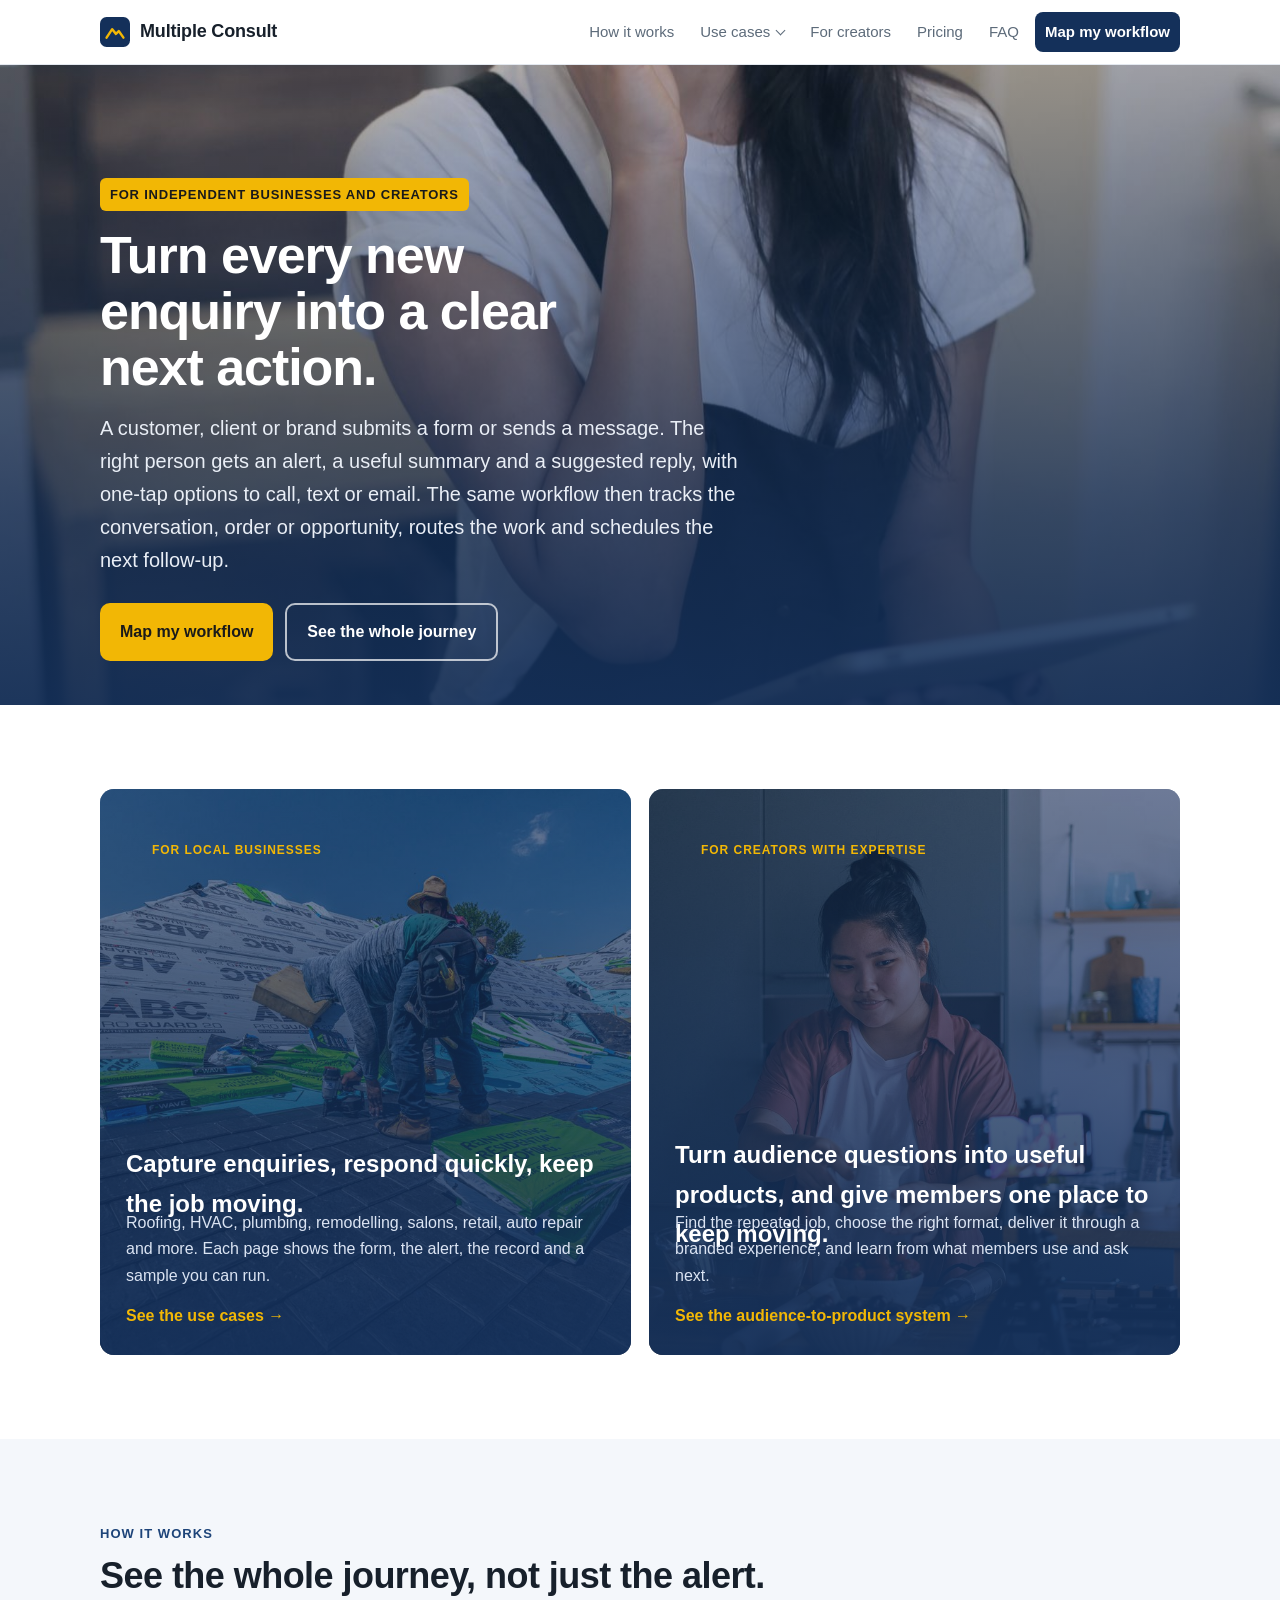
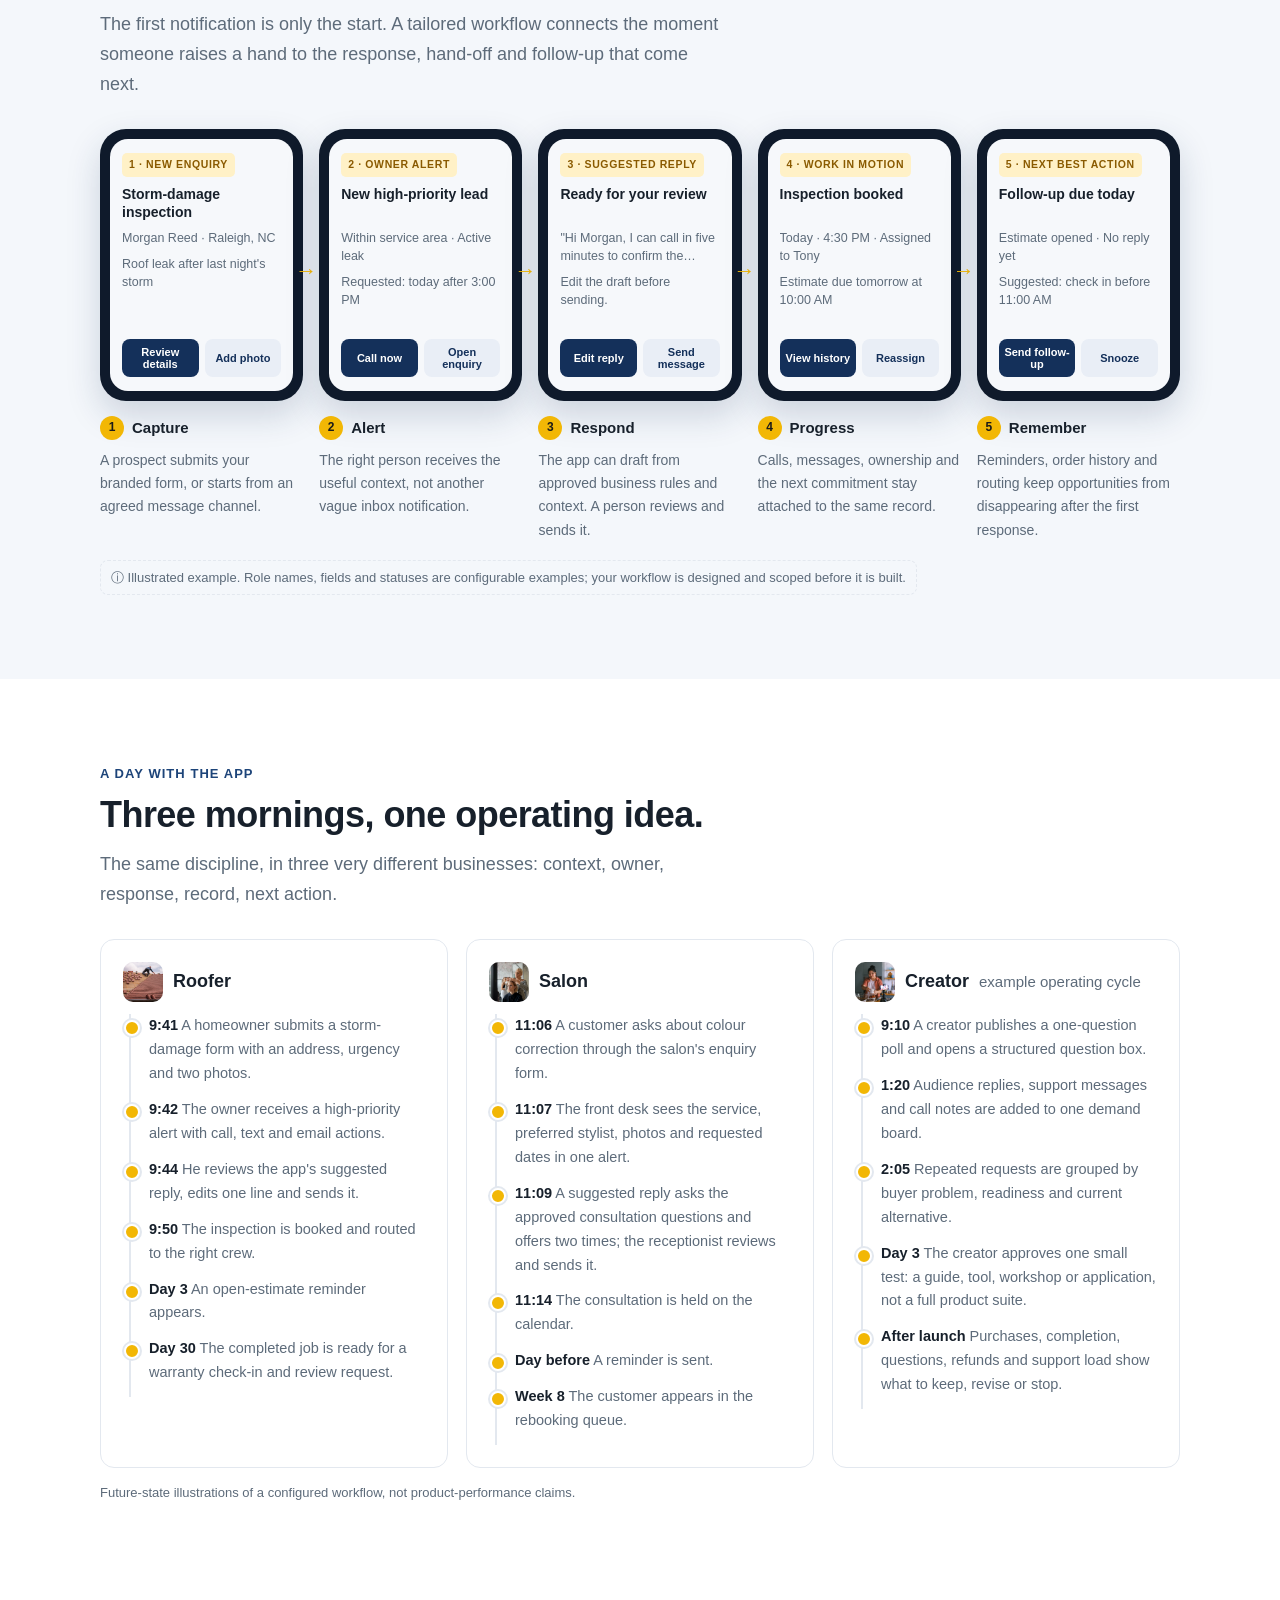
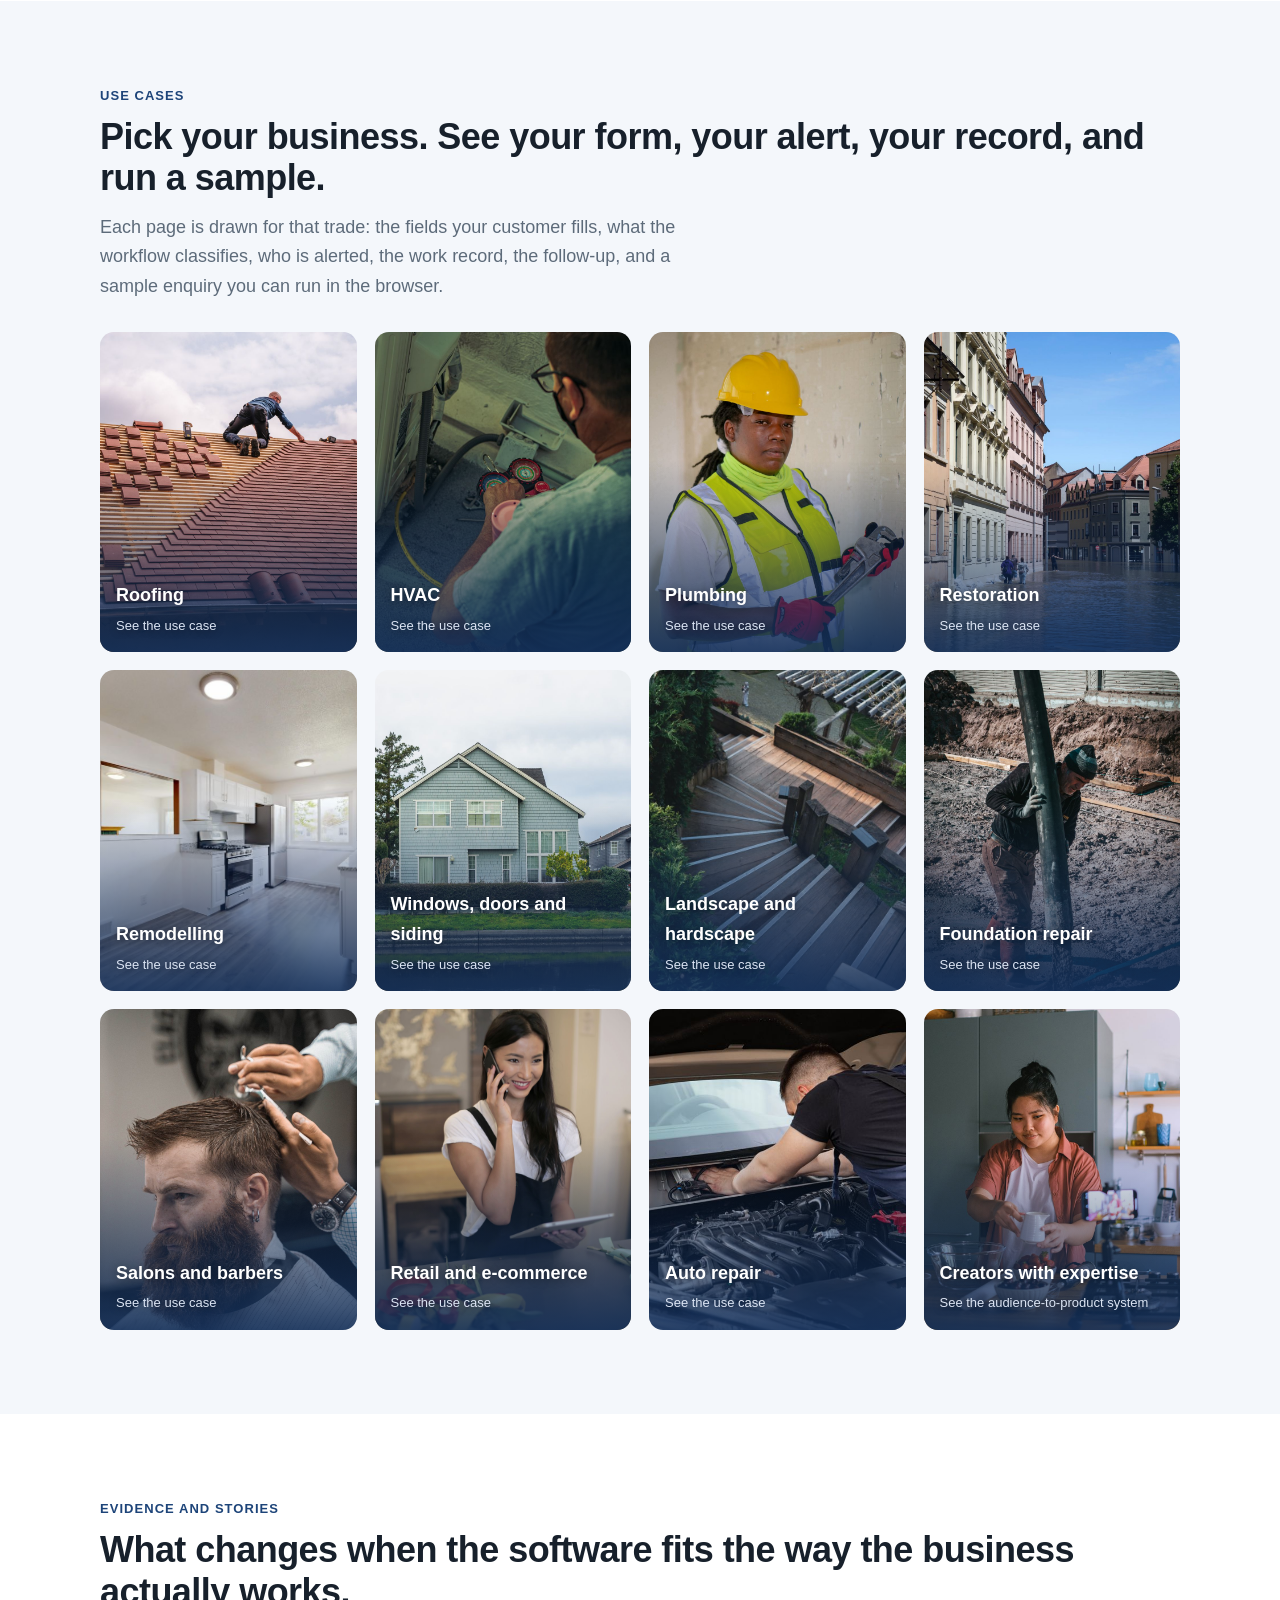
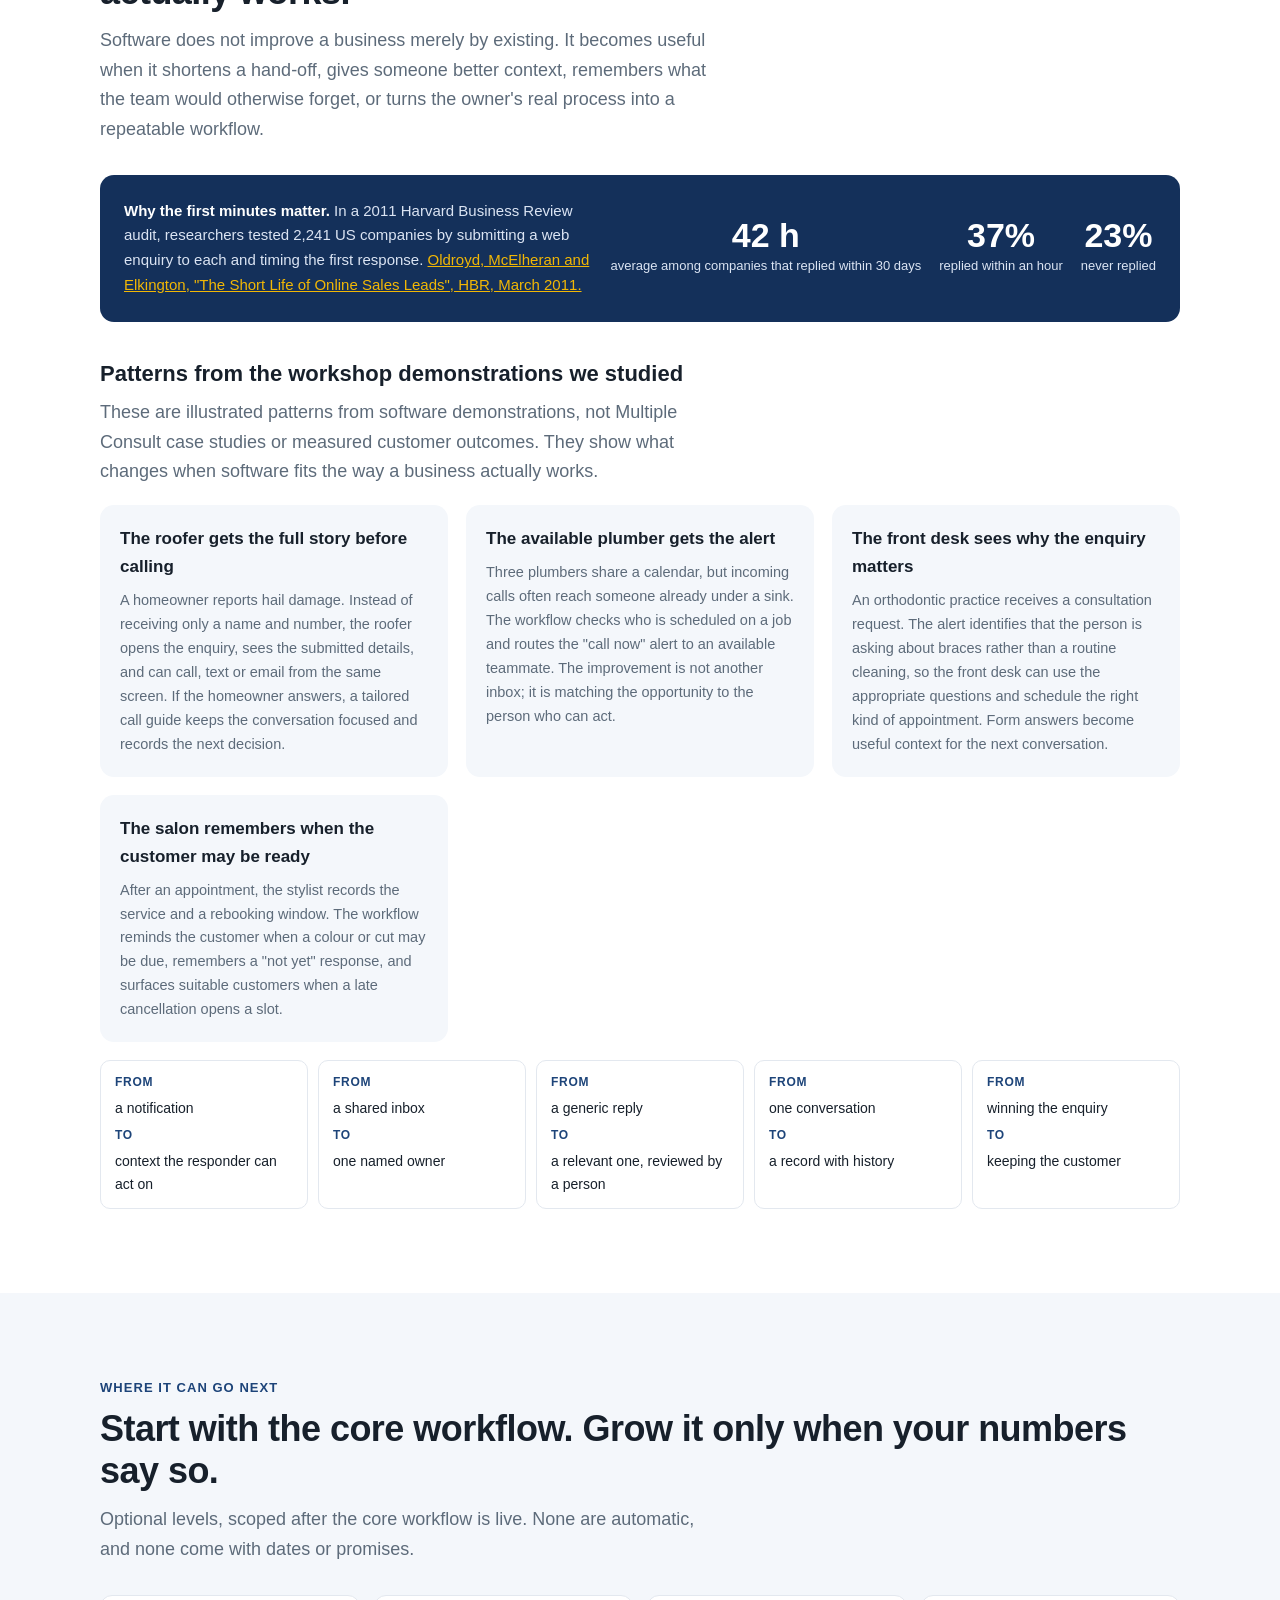
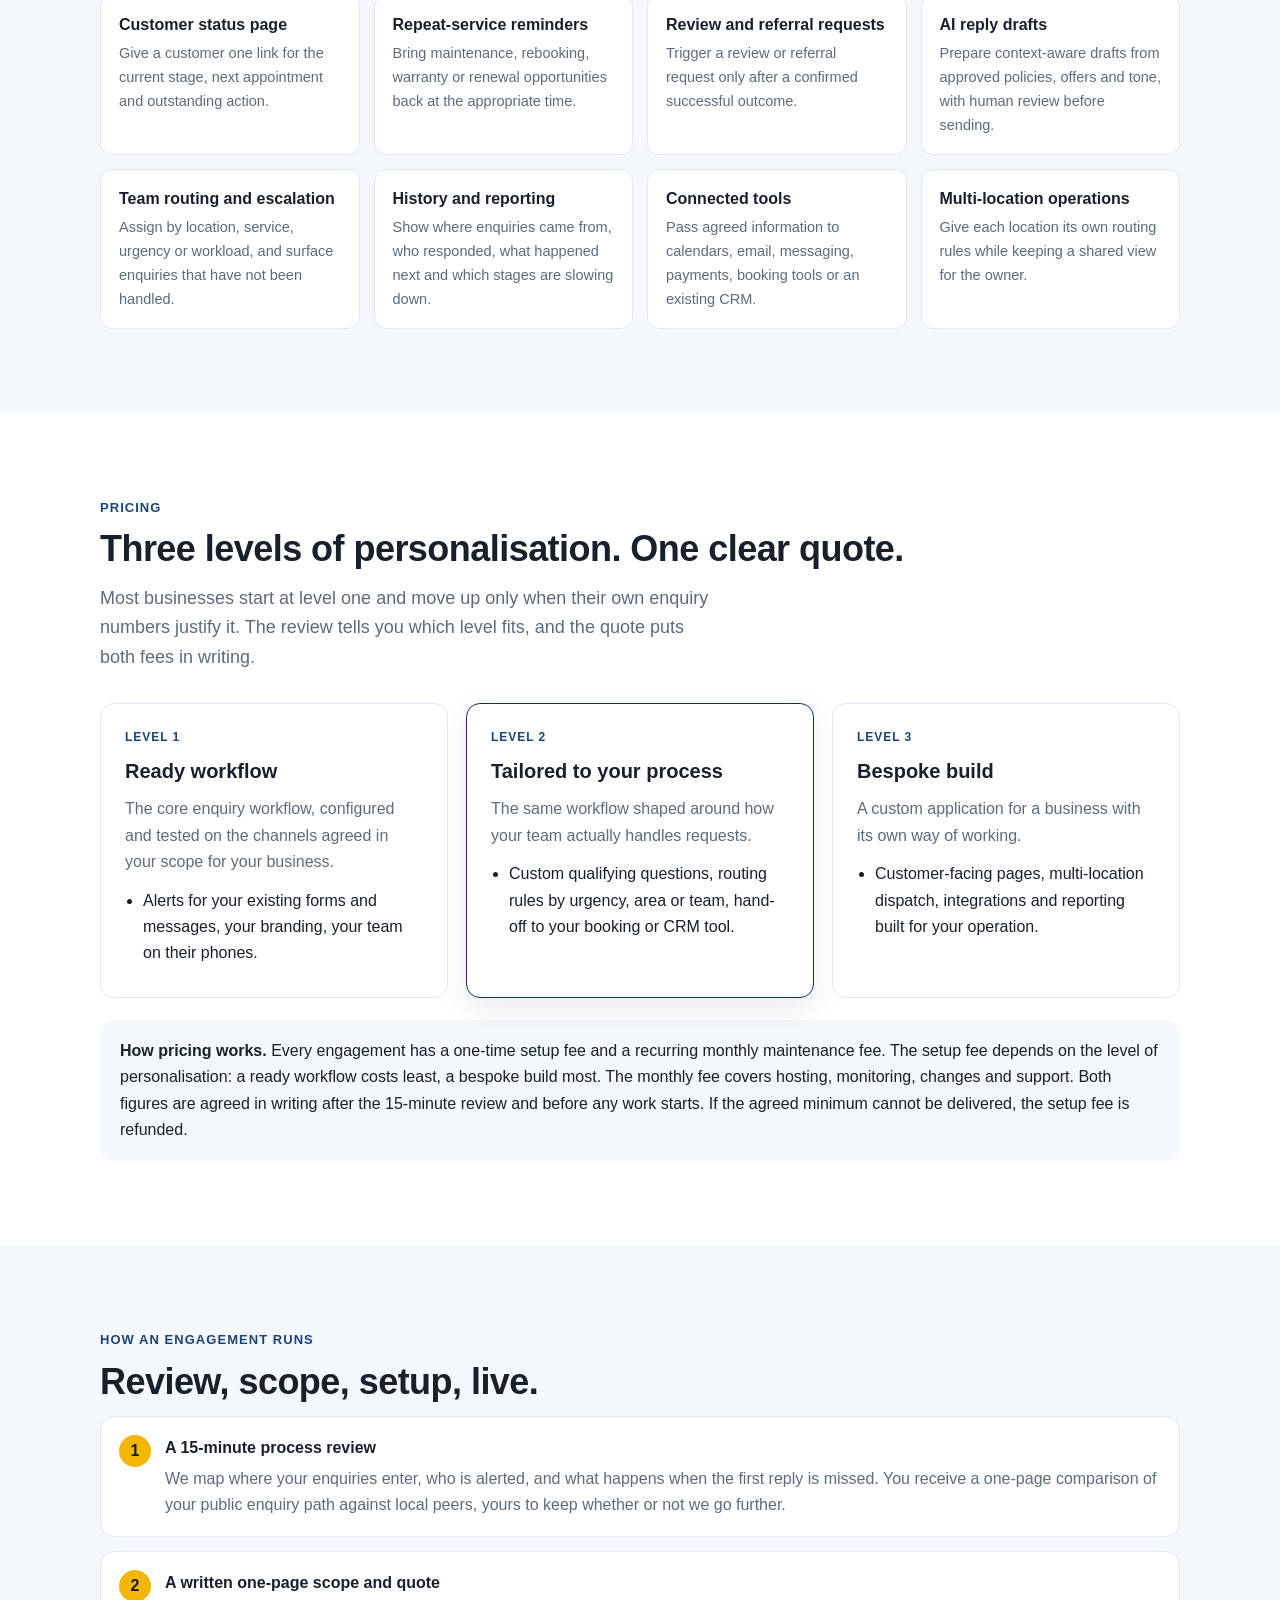
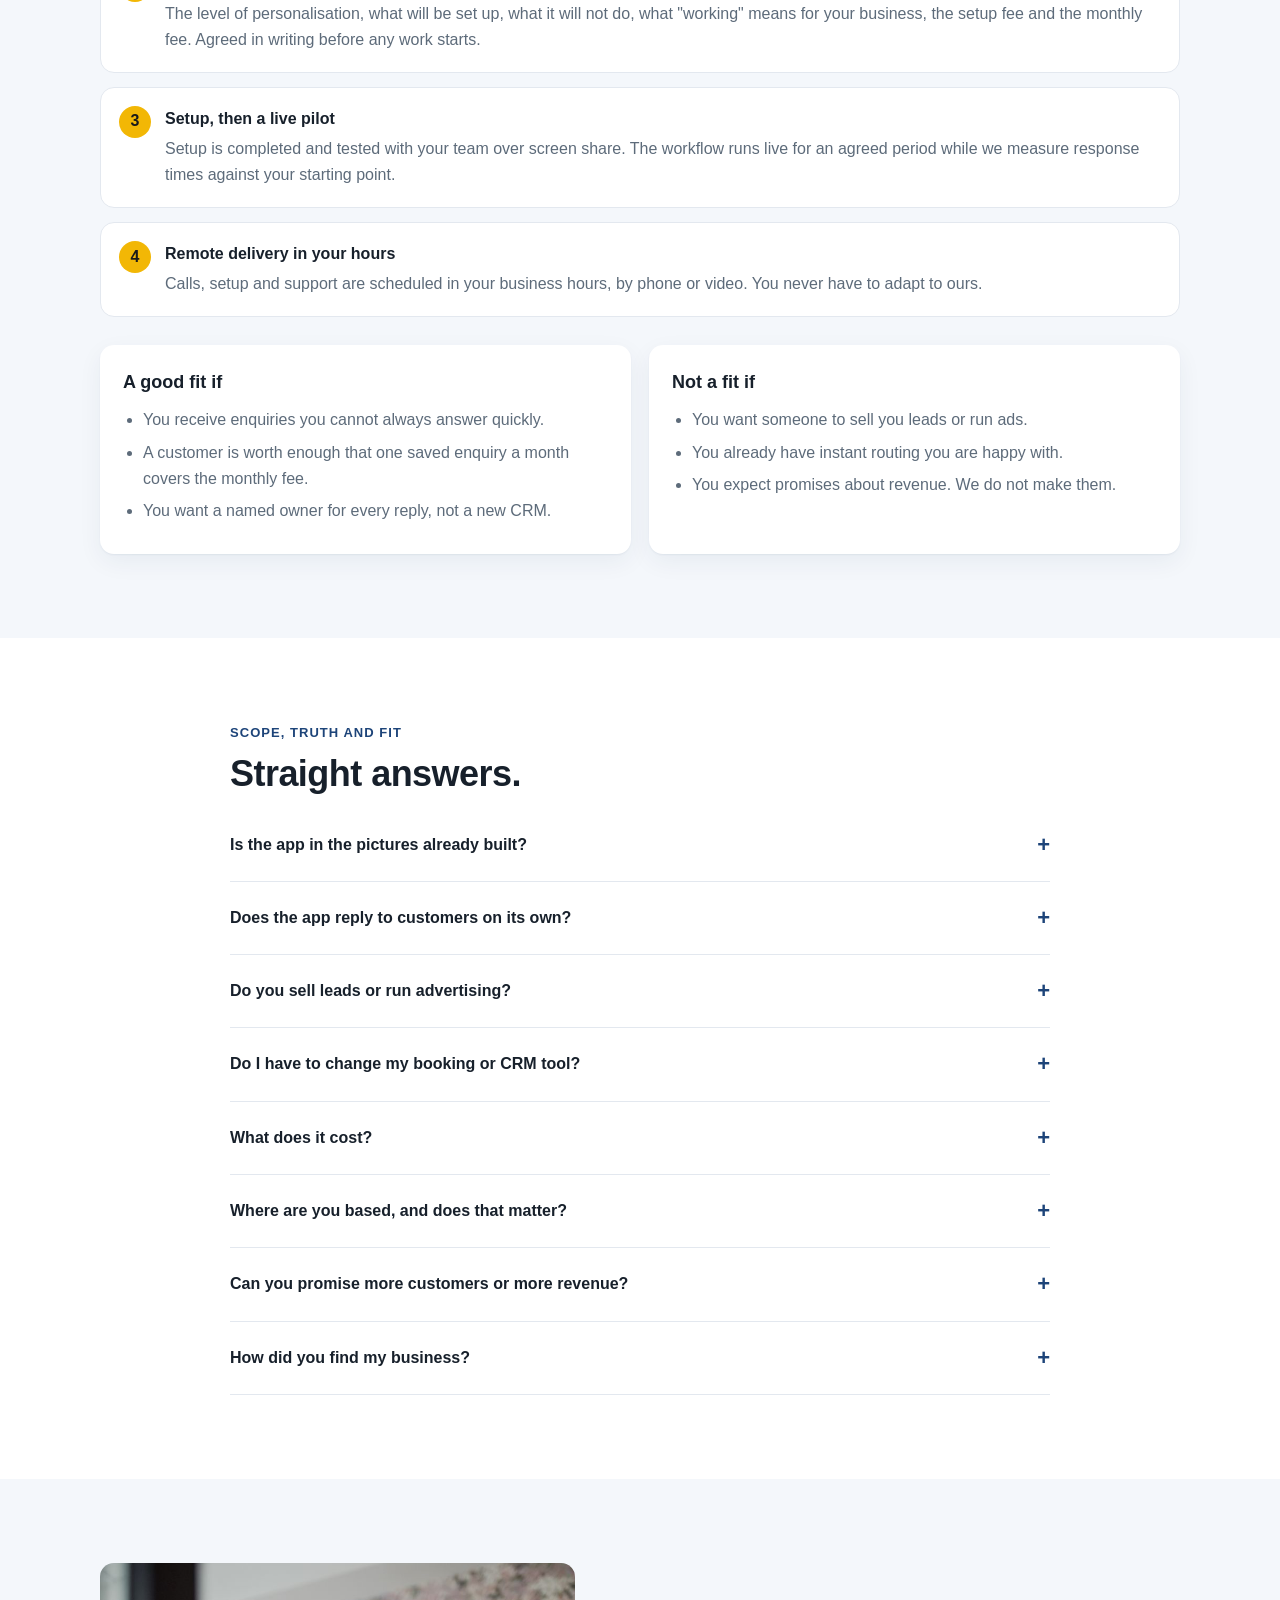
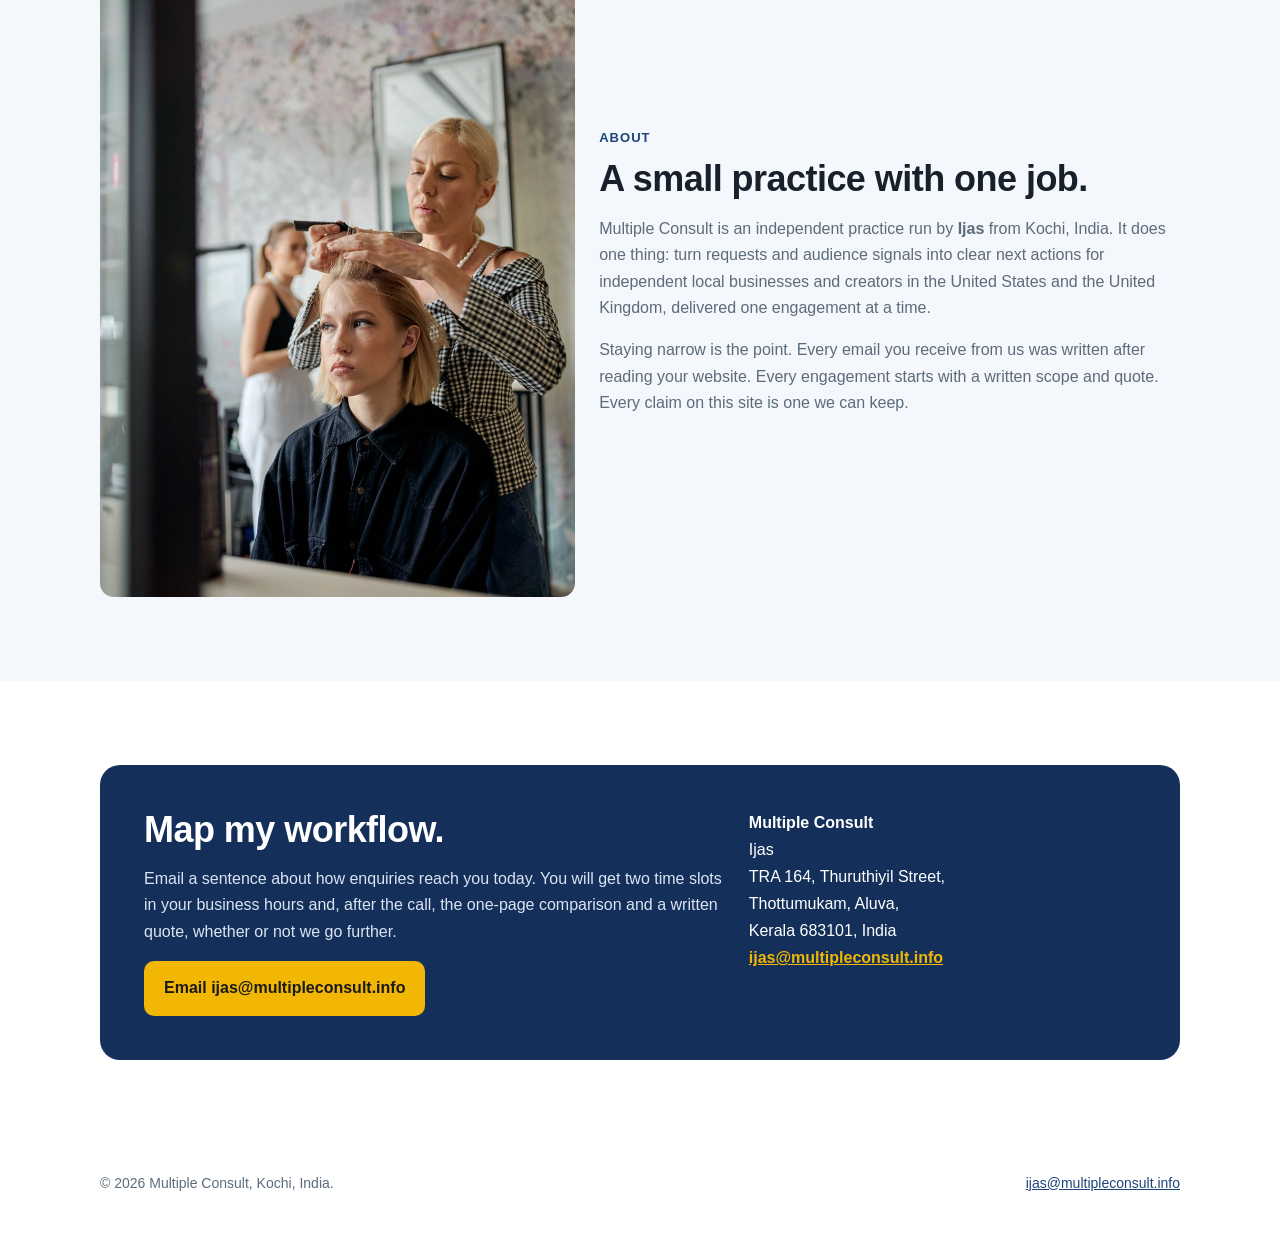
==== commit 1fb99fc5: "Landscape hero: design-build scene Co-Authored-By: Claude Fable 5.1 <noreply@anthropic.com>" ====
--- a/index.html
+++ b/index.html
@@ -17,7 +17,7 @@
 <section id="journey" class=alt><div class="wrap"><p class="eyebrow">How it works</p><h2>See the whole journey, not just the alert.</h2><p class="sub">The first notification is only the start. A tailored workflow connects the moment someone raises a hand to the response, hand-off and follow-up that come next.</p><p class="swipe">Swipe through the workflow &rarr;</p><div class="journey j5"><div class="jstep"><div class="mini"><div class="scr"><span class="lbl">1 · New enquiry</span><div class="ttl">Storm-damage inspection</div><div class="ln">Morgan Reed · Raleigh, NC</div><div class="ln">Roof leak after last night&#x27;s storm</div><div class="btns"><span class="b1">Review details</span><span class="b2">Add photo</span></div></div></div><div class="n"><b>1</b>Capture</div><p>A prospect submits your branded form, or starts from an agreed message channel.</p></div><div class="jstep"><div class="mini"><div class="scr"><span class="lbl">2 · Owner alert</span><div class="ttl">New high-priority lead</div><div class="ln">Within service area · Active leak</div><div class="ln">Requested: today after 3:00 PM</div><div class="btns"><span class="b1">Call now</span><span class="b2">Open enquiry</span></div></div></div><div class="n"><b>2</b>Alert</div><p>The right person receives the useful context, not another vague inbox notification.</p></div><div class="jstep"><div class="mini"><div class="scr"><span class="lbl">3 · Suggested reply</span><div class="ttl">Ready for your review</div><div class="ln">&quot;Hi Morgan, I can call in five minutes to confirm the damage and arrange an inspection.&quot;</div><div class="ln">Edit the draft before sending.</div><div class="btns"><span class="b1">Edit reply</span><span class="b2">Send message</span></div></div></div><div class="n"><b>3</b>Respond</div><p>The app can draft from approved business rules and context. A person reviews and sends it.</p></div><div class="jstep"><div class="mini"><div class="scr"><span class="lbl">4 · Work in motion</span><div class="ttl">Inspection booked</div><div class="ln">Today · 4:30 PM · Assigned to Tony</div><div class="ln">Estimate due tomorrow at 10:00 AM</div><div class="btns"><span class="b1">View history</span><span class="b2">Reassign</span></div></div></div><div class="n"><b>4</b>Progress</div><p>Calls, messages, ownership and the next commitment stay attached to the same record.</p></div><div class="jstep"><div class="mini"><div class="scr"><span class="lbl">5 · Next best action</span><div class="ttl">Follow-up due today</div><div class="ln">Estimate opened · No reply yet</div><div class="ln">Suggested: check in before 11:00 AM</div><div class="btns"><span class="b1">Send follow-up</span><span class="b2">Snooze</span></div></div></div><div class="n"><b>5</b>Remember</div><p>Reminders, order history and routing keep opportunities from disappearing after the first response.</p></div></div><div class="illus">&#9432; Illustrated example. Role names, fields and statuses are configurable examples; your workflow is designed and scoped before it is built.</div></div></section>
 <section id="days"><div class="wrap"><p class="eyebrow">A day with the app</p><h2>Three mornings, one operating idea.</h2><p class="sub">The same discipline, in three very different businesses: context, owner, response, record, next action.</p><div class="days"><div class="day"><h3><img src="img/roofer-shingles.jpg" alt="" loading="lazy">Roofer</h3><ul class="tl"><li><b>9:41</b> A homeowner submits a storm-damage form with an address, urgency and two photos.</li><li><b>9:42</b> The owner receives a high-priority alert with call, text and email actions.</li><li><b>9:44</b> He reviews the app&#x27;s suggested reply, edits one line and sends it.</li><li><b>9:50</b> The inspection is booked and routed to the right crew.</li><li><b>Day 3</b> An open-estimate reminder appears.</li><li><b>Day 30</b> The completed job is ready for a warranty check-in and review request.</li></ul></div><div class="day"><h3><img src="img/salon.jpg" alt="" loading="lazy">Salon</h3><ul class="tl"><li><b>11:06</b> A customer asks about colour correction through the salon&#x27;s enquiry form.</li><li><b>11:07</b> The front desk sees the service, preferred stylist, photos and requested dates in one alert.</li><li><b>11:09</b> A suggested reply asks the approved consultation questions and offers two times; the receptionist reviews and sends it.</li><li><b>11:14</b> The consultation is held on the calendar.</li><li><b>Day before</b> A reminder is sent.</li><li><b>Week 8</b> The customer appears in the rebooking queue.</li></ul></div><div class="day"><h3><img src="img/creator.jpg" alt="" loading="lazy">Creator <small style="font-weight:500;color:var(--muted)">example operating cycle</small></h3><ul class="tl"><li><b>9:10</b> A creator publishes a one-question poll and opens a structured question box.</li><li><b>1:20</b> Audience replies, support messages and call notes are added to one demand board.</li><li><b>2:05</b> Repeated requests are grouped by buyer problem, readiness and current alternative.</li><li><b>Day 3</b> The creator approves one small test: a guide, tool, workshop or application, not a full product suite.</li><li><b>After launch</b> Purchases, completion, questions, refunds and support load show what to keep, revise or stop.</li></ul></div></div><p class="caption" style="text-align:left;margin-top:14px">Future-state illustrations of a configured workflow, not product-performance claims.</p></div></section>
 <section id="usecases" class="alt"><div class="wrap"><p class="eyebrow">Use cases</p><h2>Pick your business. See your form, your alert, your record, and run a sample.</h2><p class="sub">Each page is drawn for that trade: the fields your customer fills, what the workflow classifies, who is alerted, the work record, the follow-up, and a sample enquiry you can run in the browser.</p>
-<div class="grid g4 uc-grid"><a class="uc" href="roofing.html"><img src="img/roofer-shingles.jpg" width="900" height="1200" alt="Roofer installing shingles" loading="lazy"><span>Roofing<small>See the use case</small></span></a><a class="uc" href="hvac.html"><img src="img/hvac-technician.jpg" width="900" height="1200" alt="HVAC technician checking an outdoor unit" loading="lazy"><span>HVAC<small>See the use case</small></span></a><a class="uc" href="plumbing.html"><img src="img/plumber.jpg" width="900" height="1200" alt="Plumber holding a pipe wrench" loading="lazy"><span>Plumbing<small>See the use case</small></span></a><a class="uc" href="restoration.html"><img src="img/restoration.jpg" width="900" height="1200" alt="Flooded street with sandbags outside homes" loading="lazy"><span>Restoration<small>See the use case</small></span></a><a class="uc" href="remodeling.html"><img src="img/remodel.jpg" width="900" height="1200" alt="Newly remodelled kitchen" loading="lazy"><span>Remodelling<small>See the use case</small></span></a><a class="uc" href="windows-doors-siding.html"><img src="img/windows-siding.jpg" width="900" height="1200" alt="House exterior with new siding and windows" loading="lazy"><span>Windows, doors and siding<small>See the use case</small></span></a><a class="uc" href="landscape.html"><img src="img/landscape.jpg" width="900" height="1200" alt="Landscaper trimming a hedge" loading="lazy"><span>Landscape and hardscape<small>See the use case</small></span></a><a class="uc" href="foundation.html"><img src="img/foundation.jpg" width="900" height="1200" alt="Worker pouring concrete at a foundation" loading="lazy"><span>Foundation repair<small>See the use case</small></span></a><a class="uc" href="salons-barbers.html"><img src="img/barber.jpg" width="900" height="1200" alt="Barber cutting a client&#x27;s hair" loading="lazy"><span>Salons and barbers<small>See the use case</small></span></a><a class="uc" href="retail.html"><img src="img/hero-owner-phone.jpg" width="900" height="1200" alt="Shop owner taking a customer call at the counter" loading="lazy"><span>Retail and e-commerce<small>See the use case</small></span></a><a class="uc" href="auto-repair.html"><img src="img/mechanic.jpg" width="900" height="1200" alt="Mechanic working under a car" loading="lazy"><span>Auto repair<small>See the use case</small></span></a><a class="uc" href="creators.html"><img src="img/creator.jpg" width="900" height="1200" alt="Creator recording a video" loading="lazy"><span>Creators with expertise<small>See the audience-to-product system</small></span></a></div></div></section>
+<div class="grid g4 uc-grid"><a class="uc" href="roofing.html"><img src="img/roofer-shingles.jpg" width="900" height="1200" alt="Roofer installing shingles" loading="lazy"><span>Roofing<small>See the use case</small></span></a><a class="uc" href="hvac.html"><img src="img/hvac-technician.jpg" width="900" height="1200" alt="HVAC technician checking an outdoor unit" loading="lazy"><span>HVAC<small>See the use case</small></span></a><a class="uc" href="plumbing.html"><img src="img/plumber.jpg" width="900" height="1200" alt="Plumber holding a pipe wrench" loading="lazy"><span>Plumbing<small>See the use case</small></span></a><a class="uc" href="restoration.html"><img src="img/restoration.jpg" width="900" height="1200" alt="Flooded street with sandbags outside homes" loading="lazy"><span>Restoration<small>See the use case</small></span></a><a class="uc" href="remodeling.html"><img src="img/remodel.jpg" width="900" height="1200" alt="Newly remodelled kitchen" loading="lazy"><span>Remodelling<small>See the use case</small></span></a><a class="uc" href="windows-doors-siding.html"><img src="img/windows-siding.jpg" width="900" height="1200" alt="House exterior with new siding and windows" loading="lazy"><span>Windows, doors and siding<small>See the use case</small></span></a><a class="uc" href="landscape.html"><img src="img/landscape.jpg" width="900" height="1200" alt="Timber garden steps with new planting, a design-build project" loading="lazy"><span>Landscape and hardscape<small>See the use case</small></span></a><a class="uc" href="foundation.html"><img src="img/foundation.jpg" width="900" height="1200" alt="Worker pouring concrete at a foundation" loading="lazy"><span>Foundation repair<small>See the use case</small></span></a><a class="uc" href="salons-barbers.html"><img src="img/barber.jpg" width="900" height="1200" alt="Barber cutting a client&#x27;s hair" loading="lazy"><span>Salons and barbers<small>See the use case</small></span></a><a class="uc" href="retail.html"><img src="img/hero-owner-phone.jpg" width="900" height="1200" alt="Shop owner taking a customer call at the counter" loading="lazy"><span>Retail and e-commerce<small>See the use case</small></span></a><a class="uc" href="auto-repair.html"><img src="img/mechanic.jpg" width="900" height="1200" alt="Mechanic working under a car" loading="lazy"><span>Auto repair<small>See the use case</small></span></a><a class="uc" href="creators.html"><img src="img/creator.jpg" width="900" height="1200" alt="Creator recording a video" loading="lazy"><span>Creators with expertise<small>See the audience-to-product system</small></span></a></div></div></section>
 <section id="evidence"><div class="wrap"><p class="eyebrow">Evidence and stories</p><h2>What changes when the software fits the way the business actually works.</h2><p class="sub">Software does not improve a business merely by existing. It becomes useful when it shortens a hand-off, gives someone better context, remembers what the team would otherwise forget, or turns the owner's real process into a repeatable workflow.</p><div class="cite"><p><strong style="color:#fff">Why the first minutes matter.</strong> In a 2011 Harvard Business Review audit, researchers tested 2,241 US companies by submitting a web enquiry to each and timing the first response. <a href="https://hbr.org/2011/03/the-short-life-of-online-sales-leads" rel="noopener" target="_blank">Oldroyd, McElheran and Elkington, "The Short Life of Online Sales Leads", HBR, March 2011.</a></p><div class="stat"><b>42 h</b><span>average among companies that replied within 30 days</span></div><div class="stat"><b>37%</b><span>replied within an hour</span></div><div class="stat"><b>23%</b><span>never replied</span></div></div><h3 style="margin:34px 0 6px;font-size:22px">Patterns from the workshop demonstrations we studied</h3><p class="sub" style="margin-bottom:18px">These are illustrated patterns from software demonstrations, not Multiple Consult case studies or measured customer outcomes. They show what changes when software fits the way a business actually works.</p><div class="evid"><div class="story"><h3>The roofer gets the full story before calling</h3><p>A homeowner reports hail damage. Instead of receiving only a name and number, the roofer opens the enquiry, sees the submitted details, and can call, text or email from the same screen. If the homeowner answers, a tailored call guide keeps the conversation focused and records the next decision.</p></div><div class="story"><h3>The available plumber gets the alert</h3><p>Three plumbers share a calendar, but incoming calls often reach someone already under a sink. The workflow checks who is scheduled on a job and routes the &quot;call now&quot; alert to an available teammate. The improvement is not another inbox; it is matching the opportunity to the person who can act.</p></div><div class="story"><h3>The front desk sees why the enquiry matters</h3><p>An orthodontic practice receives a consultation request. The alert identifies that the person is asking about braces rather than a routine cleaning, so the front desk can use the appropriate questions and schedule the right kind of appointment. Form answers become useful context for the next conversation.</p></div><div class="story"><h3>The salon remembers when the customer may be ready</h3><p>After an appointment, the stylist records the service and a rebooking window. The workflow reminds the customer when a colour or cut may be due, remembers a &quot;not yet&quot; response, and surfaces suitable customers when a late cancellation opens a slot.</p></div></div><div class="shift"><div><b>From</b>a notification<br><b style="margin-top:6px">To</b>context the responder can act on</div><div><b>From</b>a shared inbox<br><b style="margin-top:6px">To</b>one named owner</div><div><b>From</b>a generic reply<br><b style="margin-top:6px">To</b>a relevant one, reviewed by a person</div><div><b>From</b>one conversation<br><b style="margin-top:6px">To</b>a record with history</div><div><b>From</b>winning the enquiry<br><b style="margin-top:6px">To</b>keeping the customer</div></div></div></section>
 <section id="roadmap" class="alt"><div class="wrap"><p class="eyebrow">Where it can go next</p><h2>Start with the core workflow. Grow it only when your numbers say so.</h2><p class="sub">Optional levels, scoped after the core workflow is live. None are automatic, and none come with dates or promises.</p><div class="road"><div><strong>Customer status page</strong><p>Give a customer one link for the current stage, next appointment and outstanding action.</p></div><div><strong>Repeat-service reminders</strong><p>Bring maintenance, rebooking, warranty or renewal opportunities back at the appropriate time.</p></div><div><strong>Review and referral requests</strong><p>Trigger a review or referral request only after a confirmed successful outcome.</p></div><div><strong>AI reply drafts</strong><p>Prepare context-aware drafts from approved policies, offers and tone, with human review before sending.</p></div><div><strong>Team routing and escalation</strong><p>Assign by location, service, urgency or workload, and surface enquiries that have not been handled.</p></div><div><strong>History and reporting</strong><p>Show where enquiries came from, who responded, what happened next and which stages are slowing down.</p></div><div><strong>Connected tools</strong><p>Pass agreed information to calendars, email, messaging, payments, booking tools or an existing CRM.</p></div><div><strong>Multi-location operations</strong><p>Give each location its own routing rules while keeping a shared view for the owner.</p></div></div></div></section>
 <section id="pricing"><div class="wrap"><p class="eyebrow">Pricing</p><h2>Three levels of personalisation. One clear quote.</h2><p class="sub">Most businesses start at level one and move up only when their own enquiry numbers justify it. The review tells you which level fits, and the quote puts both fees in writing.</p><div class="levels">
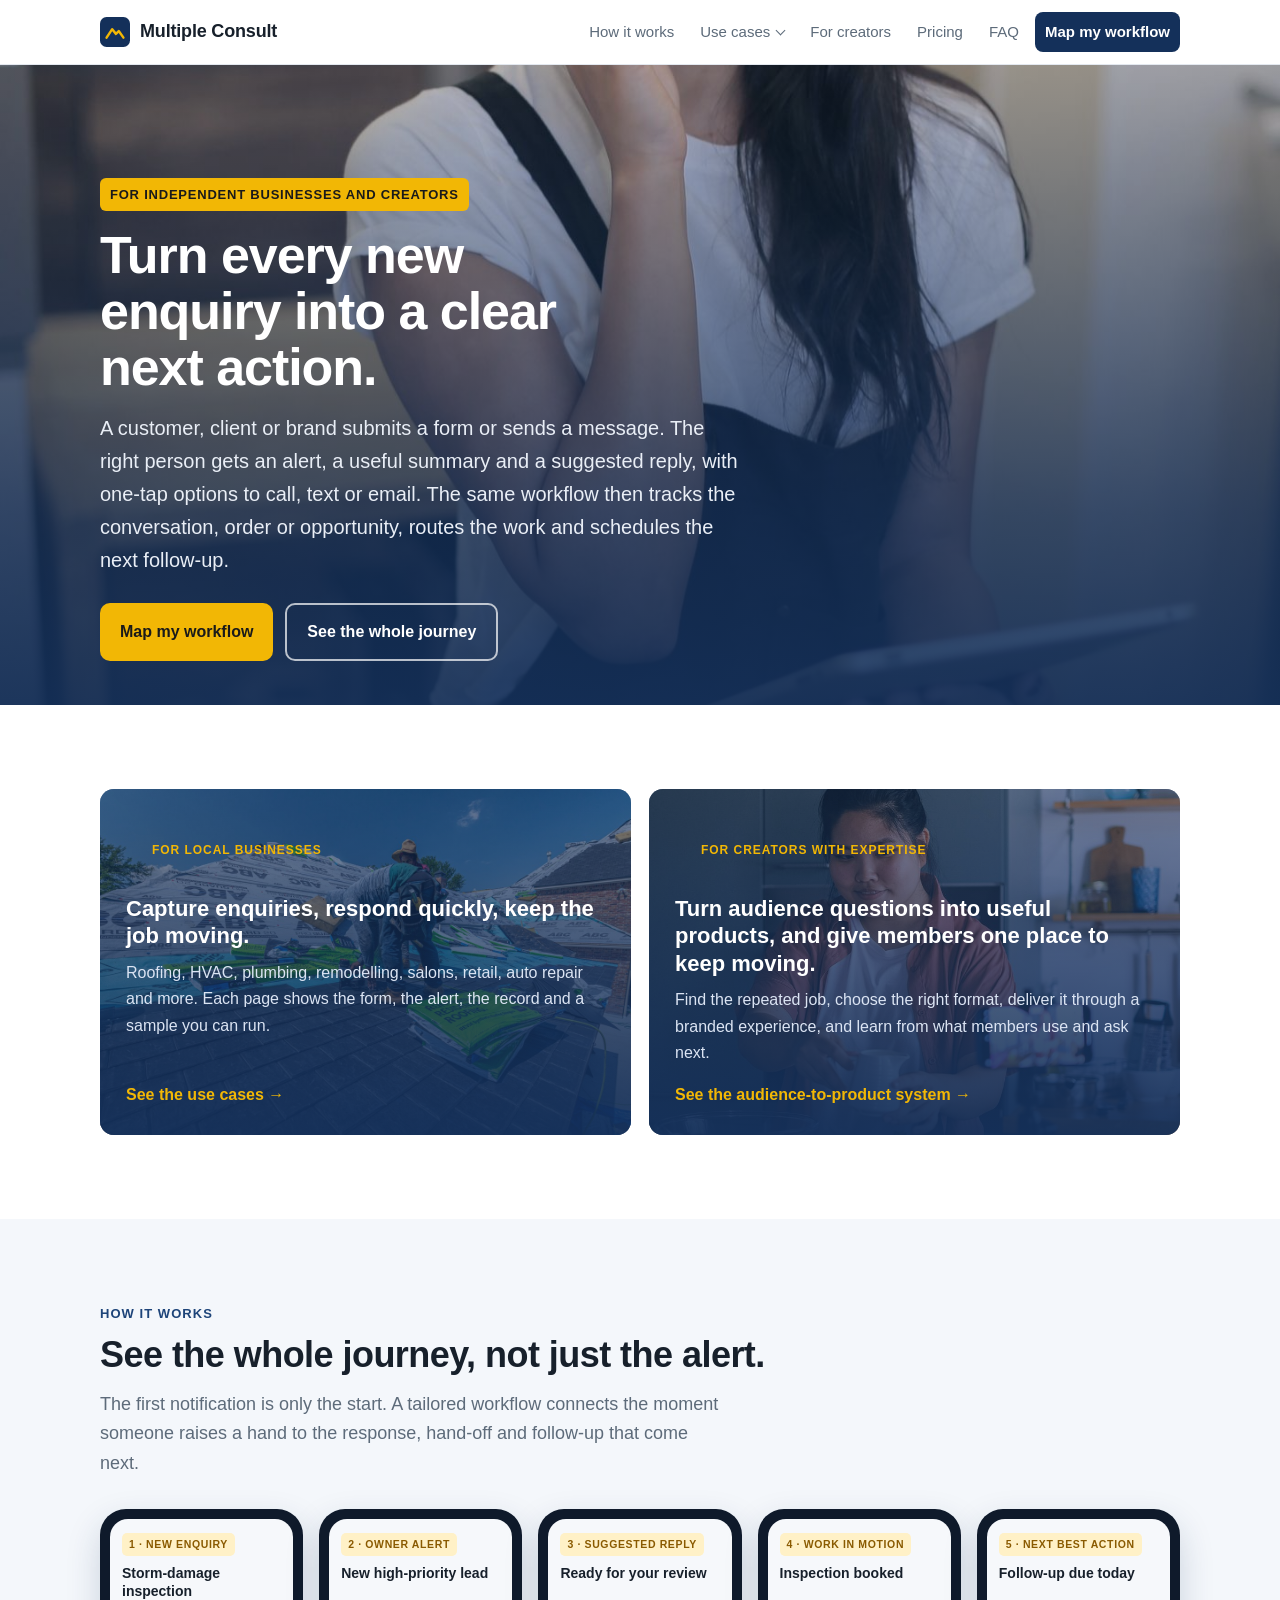
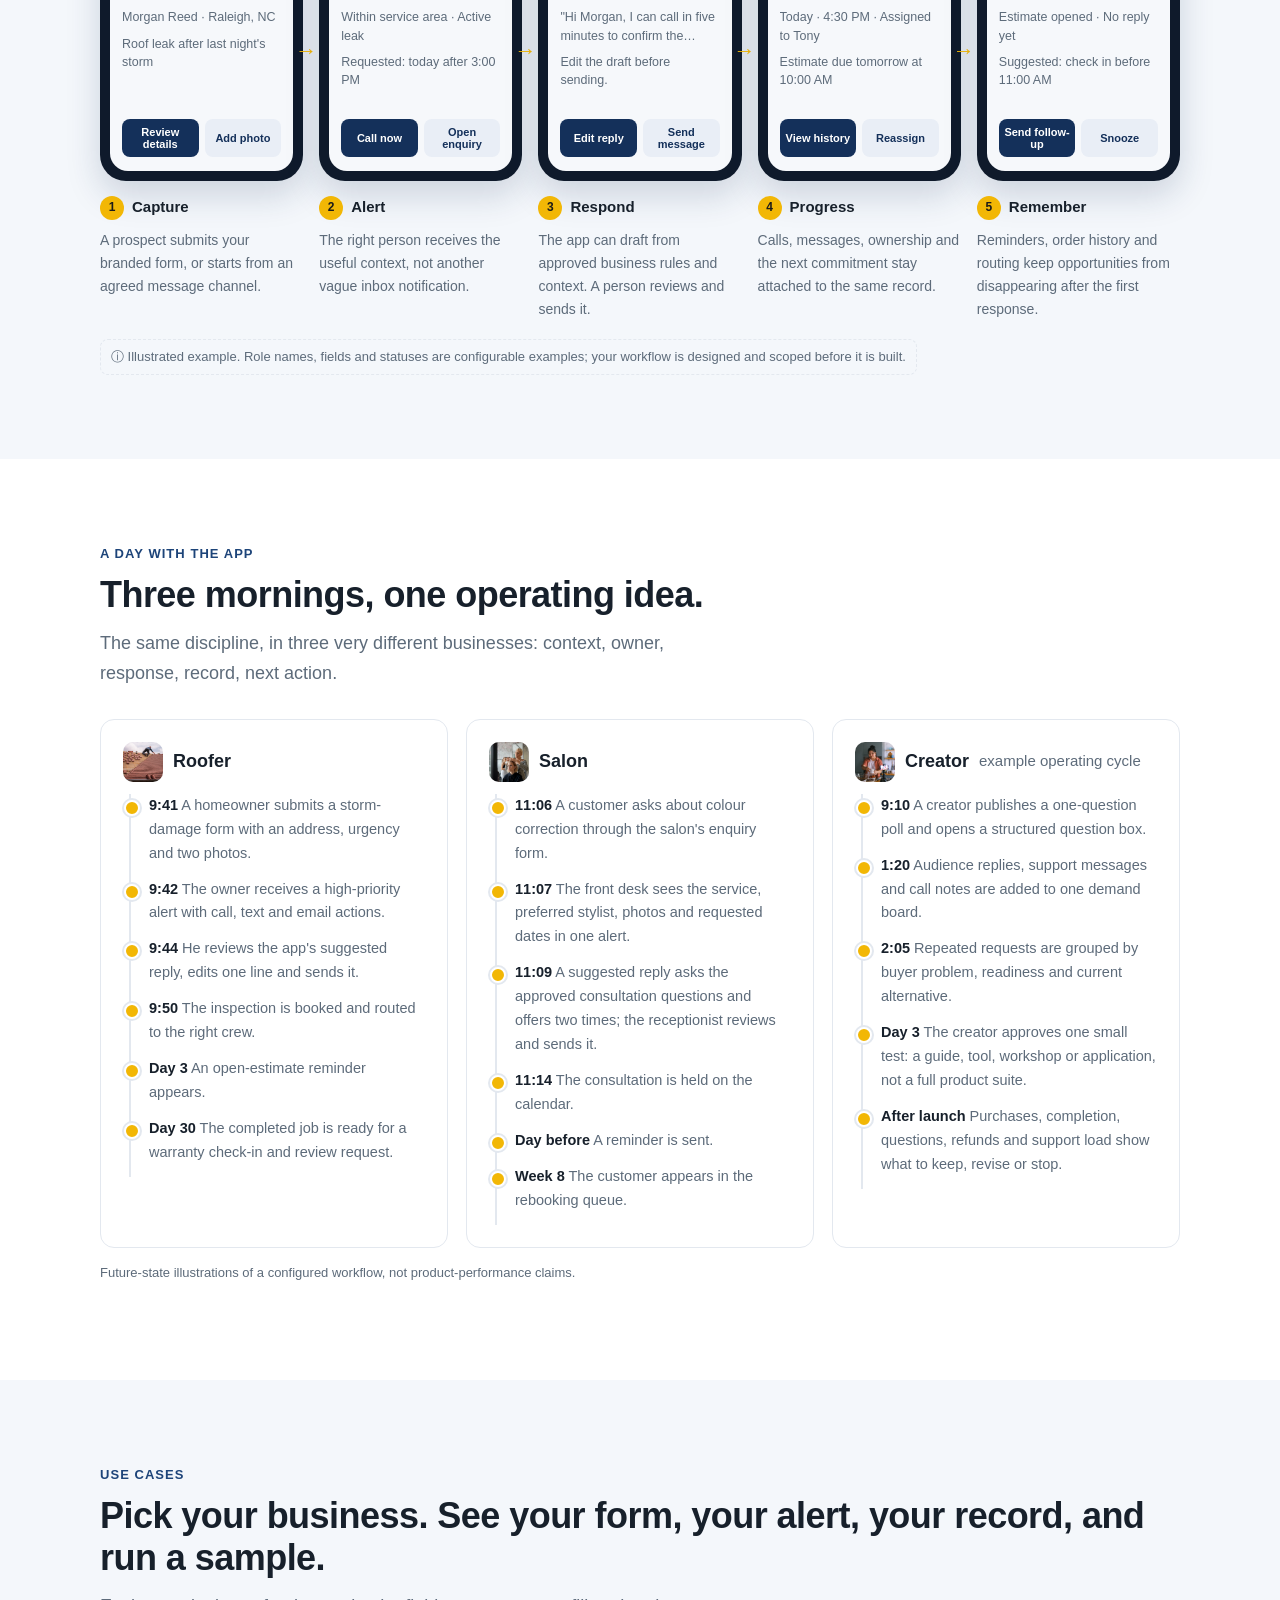
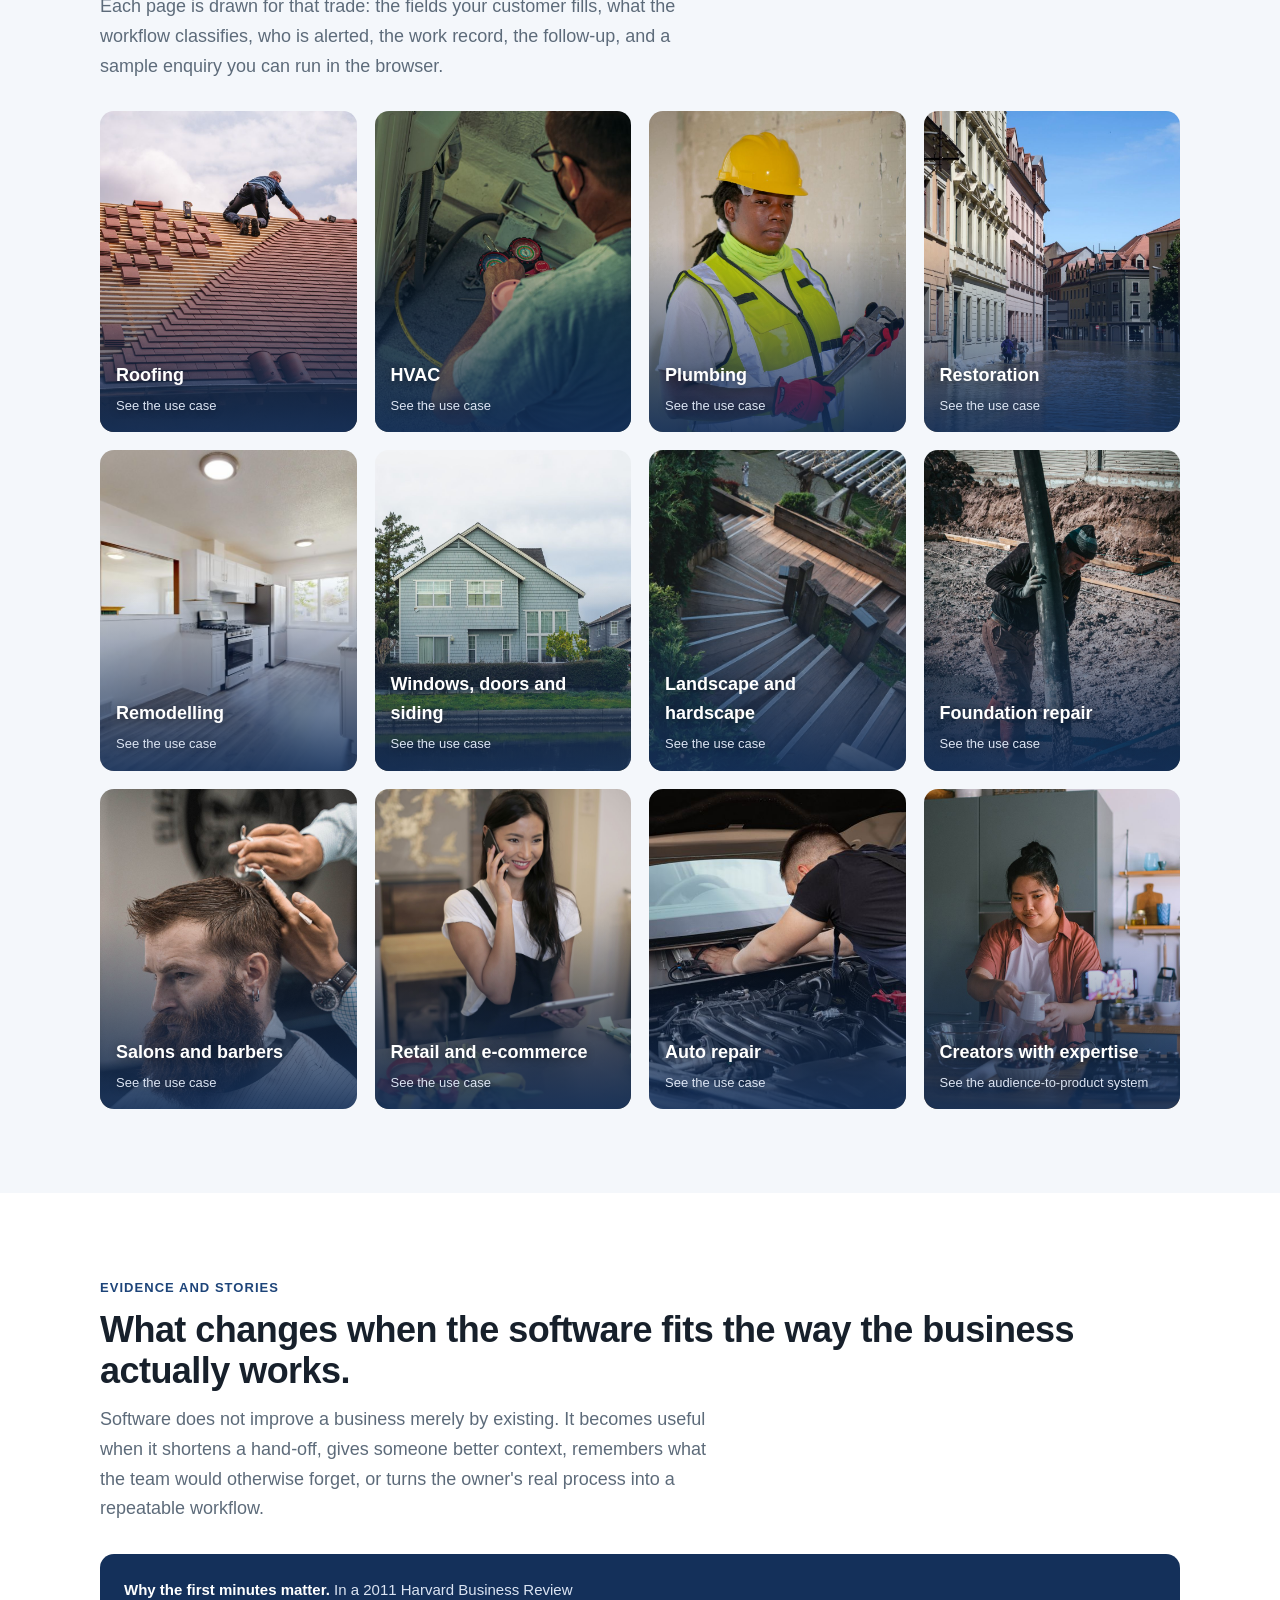
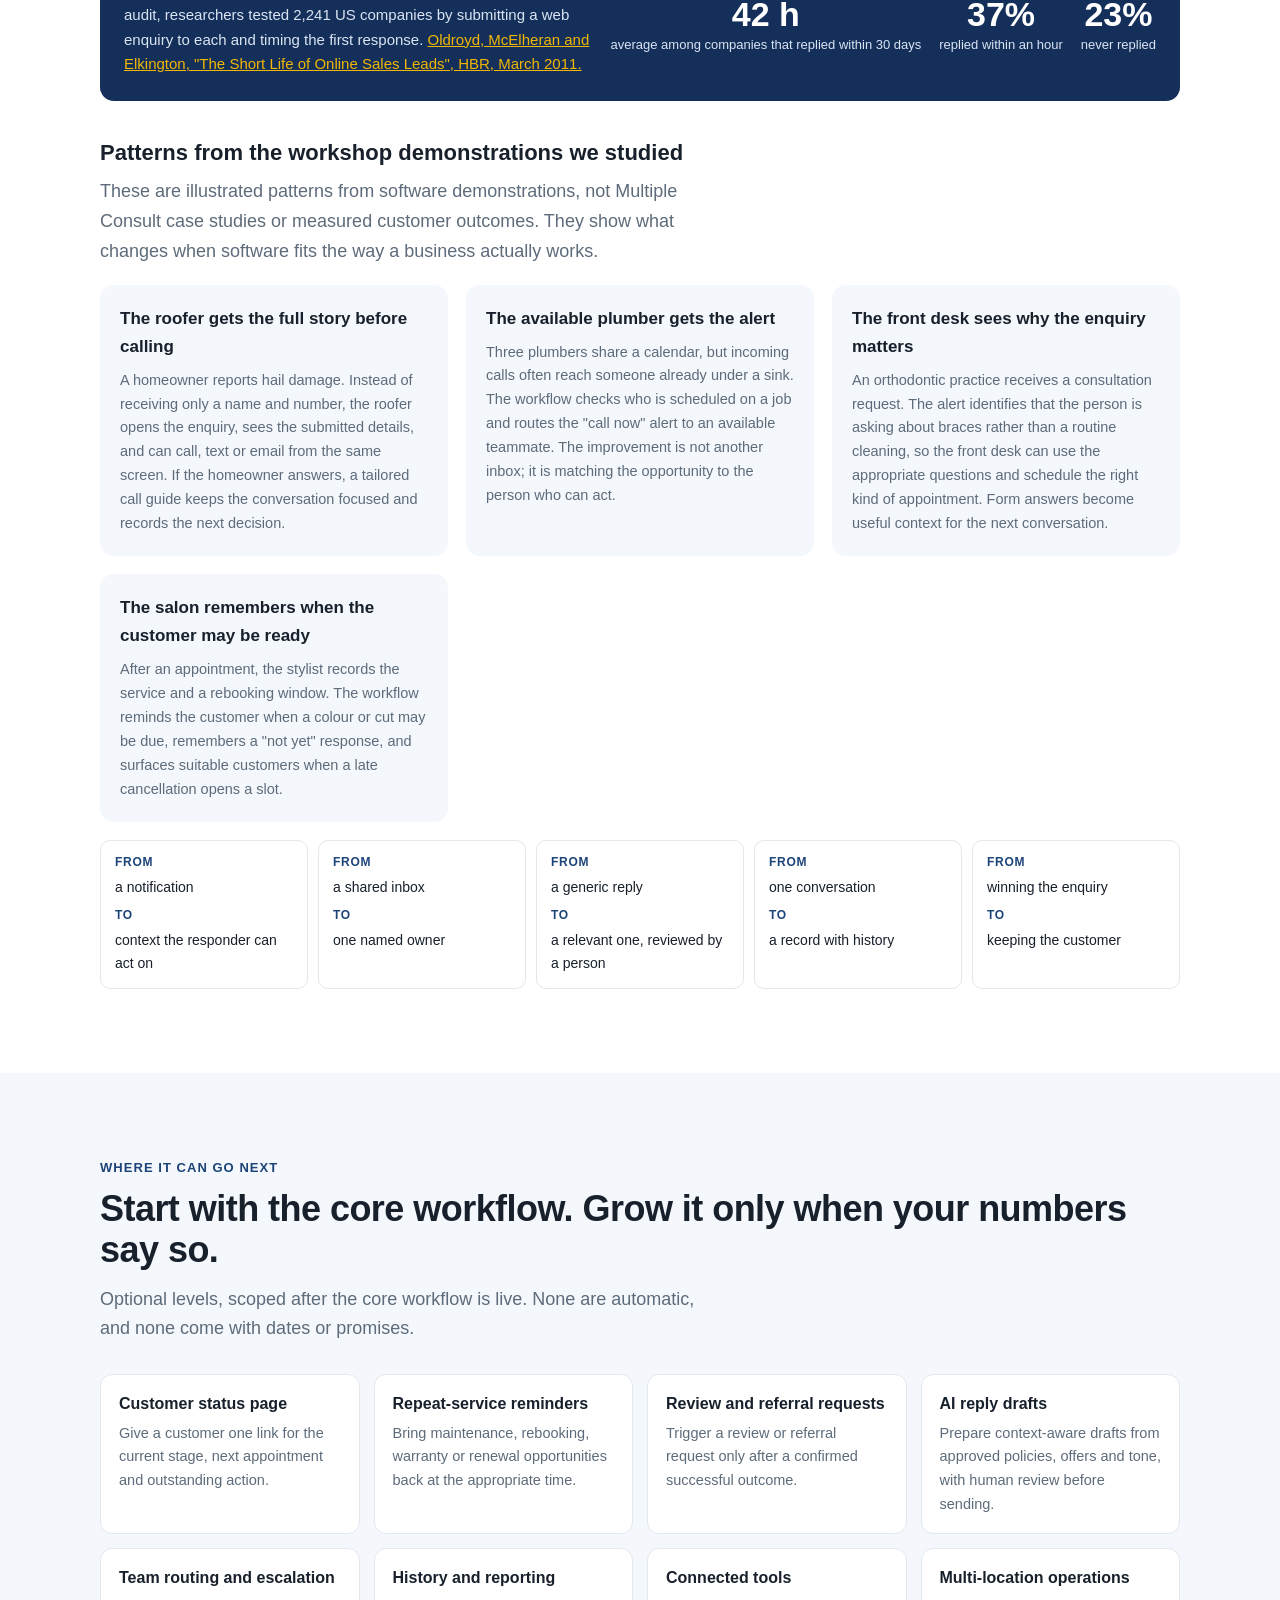
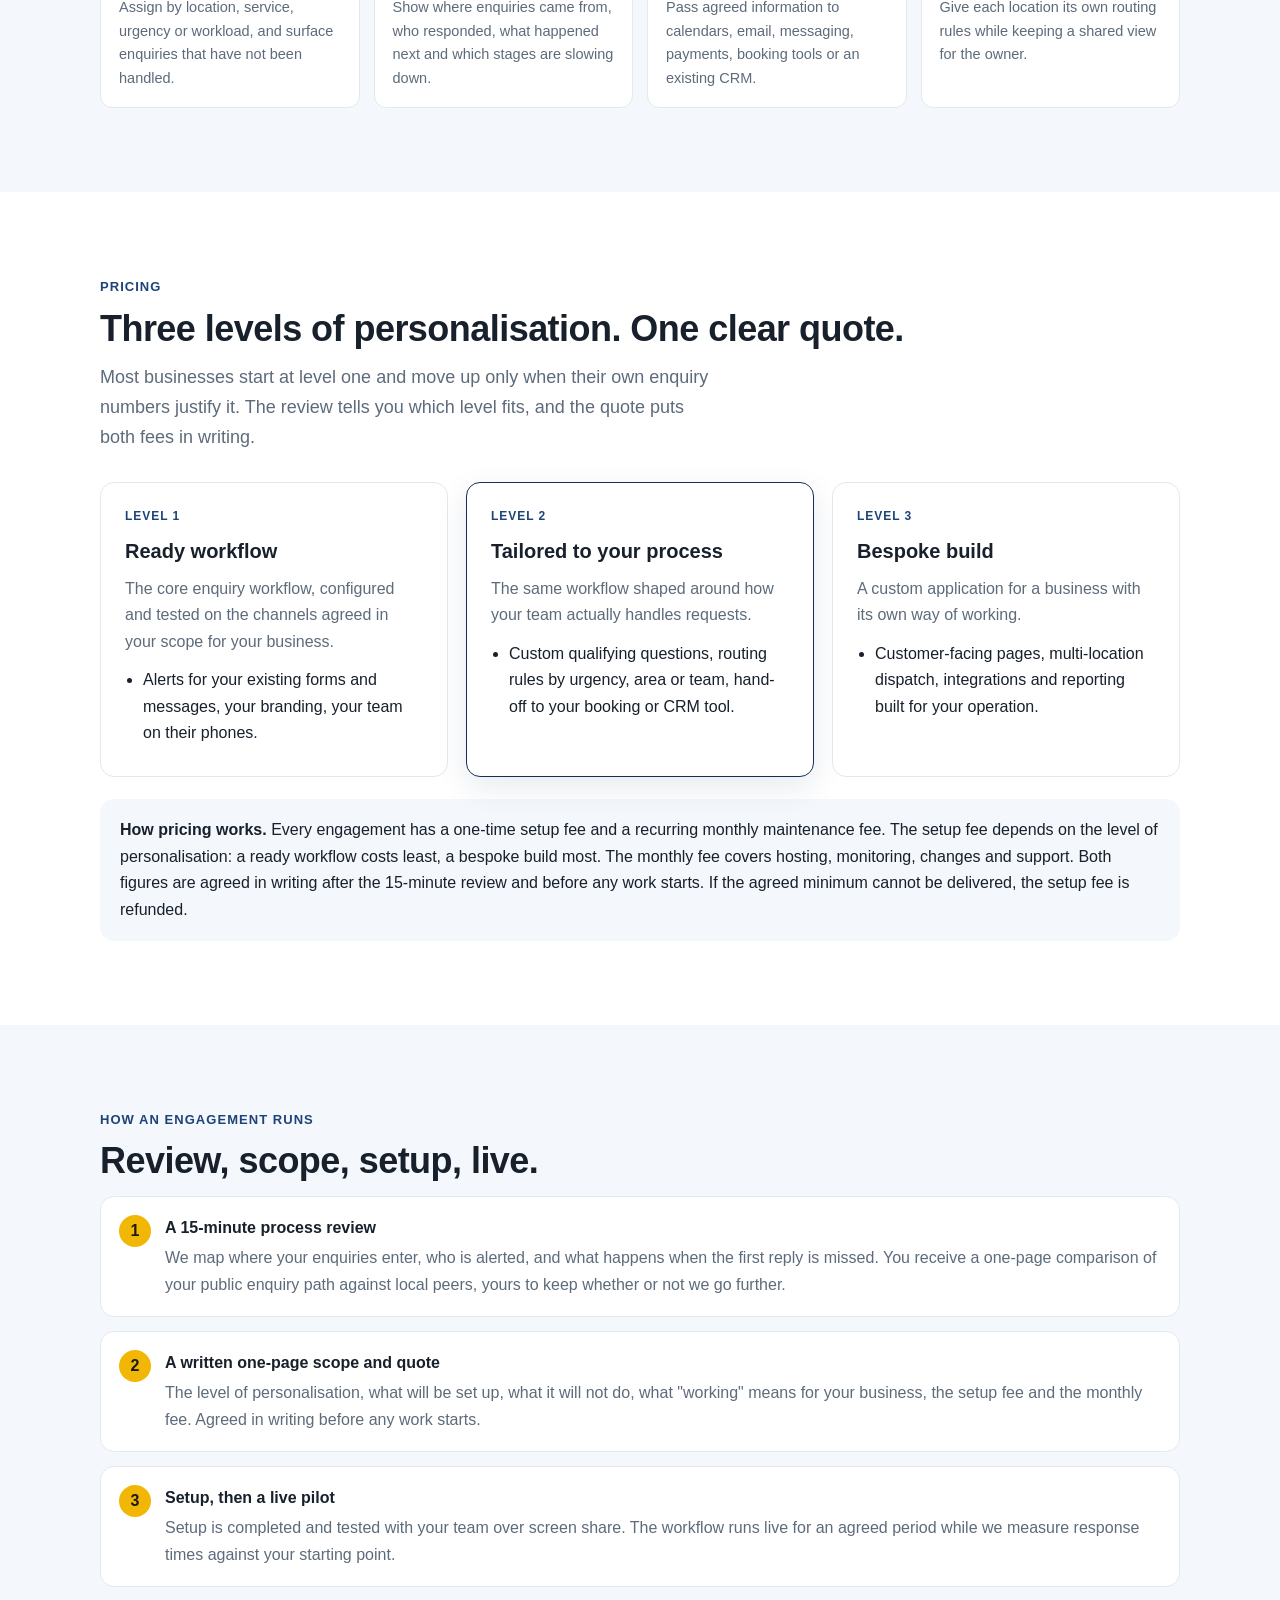
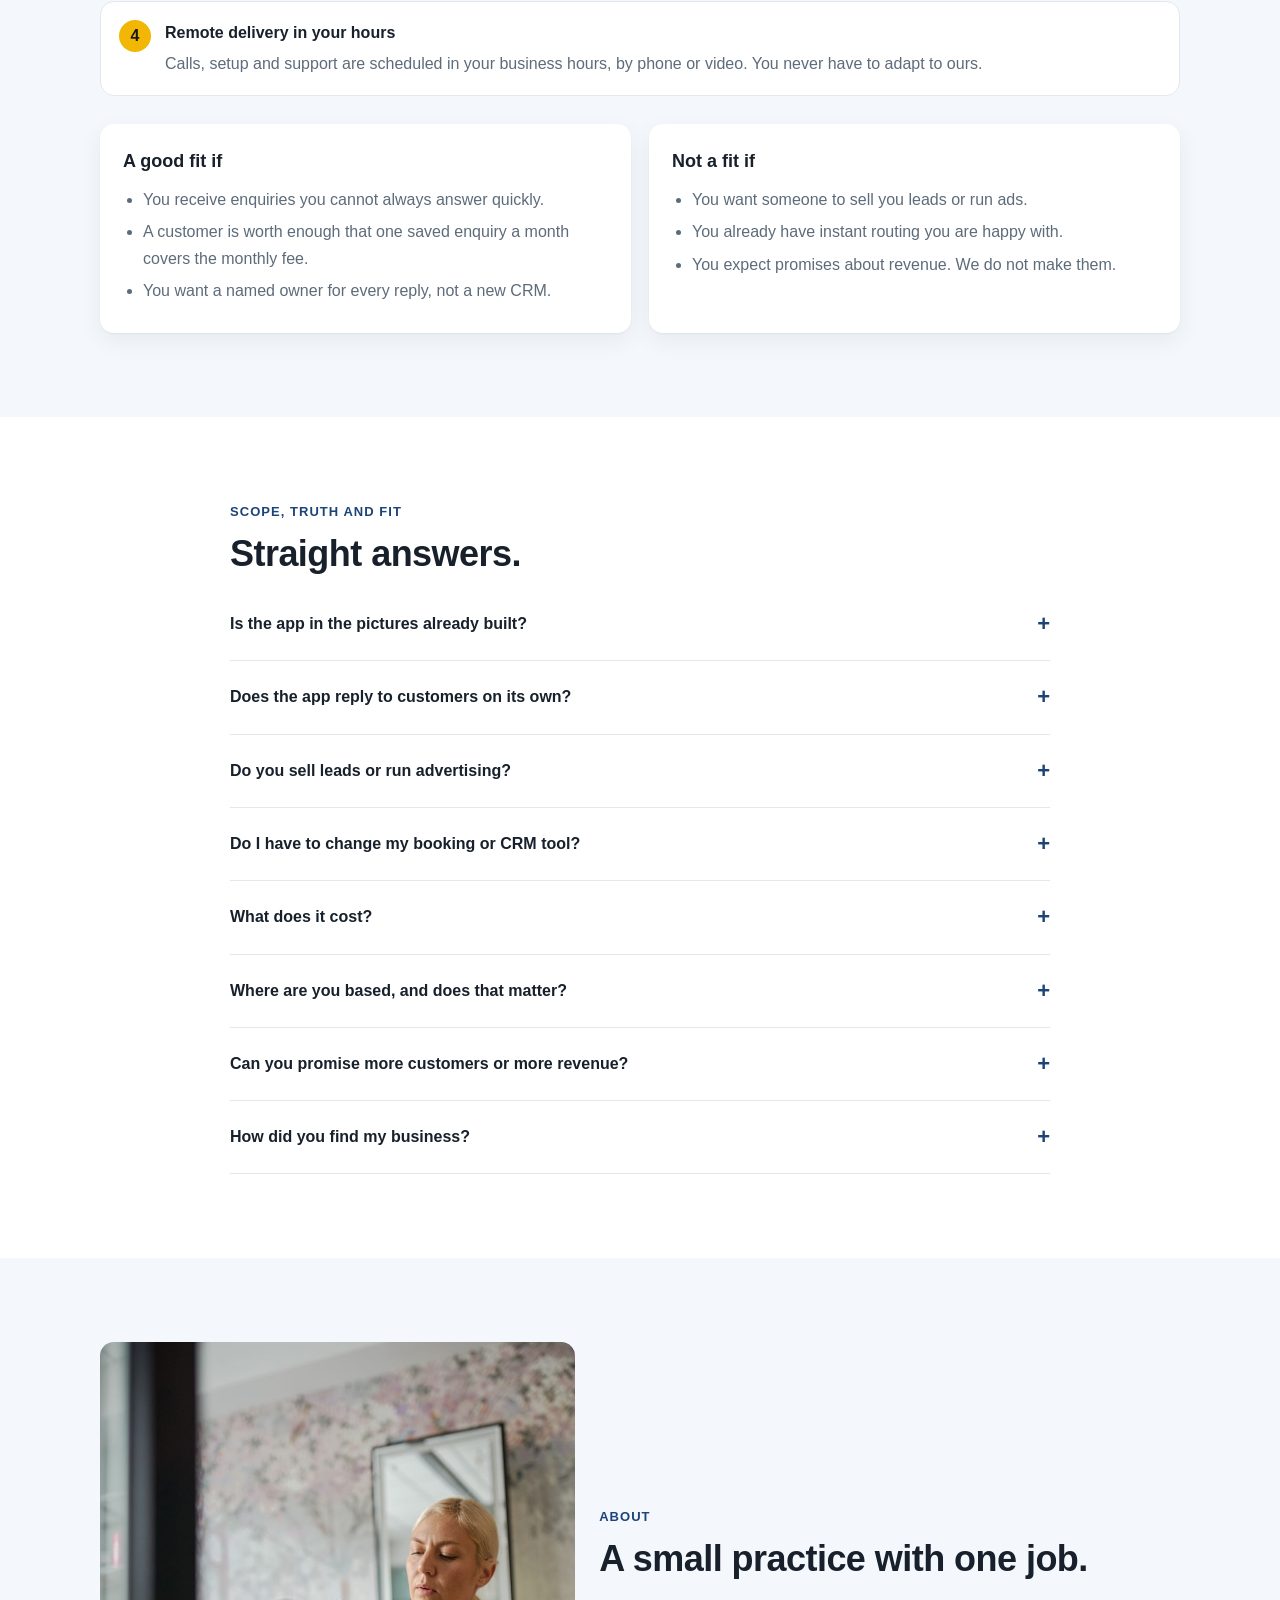
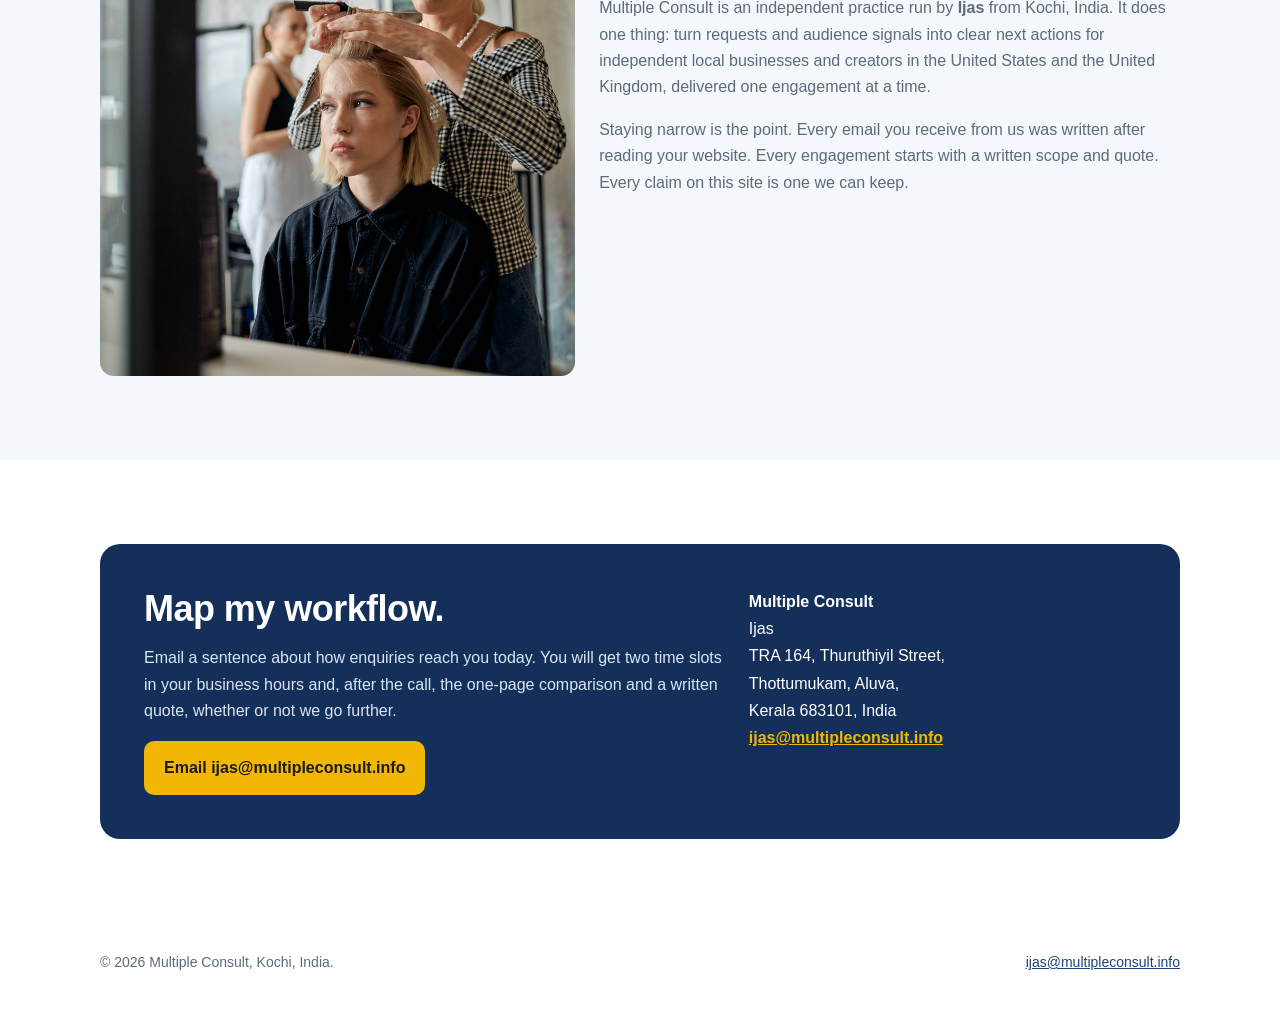
==== commit 738d0aaf: "Path cards: remove shrinking heading rule; children never shrink, so text cannot overlap Co-Authored" ====
--- a/index.html
+++ b/index.html
@@ -2,7 +2,7 @@
 <html lang="en"><head><meta charset="utf-8"><meta name="viewport" content="width=device-width, initial-scale=1">
 <title>Multiple Consult | Turn every new enquiry into a clear next action</title><meta name="description" content="Multiple Consult designs enquiry-response workflows for independent local businesses, and audience-to-product systems for creators. Alert the right person, suggest a reply, keep the record, remember the next action.">
 <meta property="og:title" content="Multiple Consult | Turn every new enquiry into a clear next action"><meta property="og:description" content="Multiple Consult designs enquiry-response workflows for independent local businesses, and audience-to-product systems for creators. Alert the right person, suggest a reply, keep the record, remember the next action.">
-<link rel="icon" href="data:image/svg+xml,%3Csvg xmlns='http://www.w3.org/2000/svg' viewBox='0 0 32 32'%3E%3Crect width='32' height='32' rx='7' fill='%2314305a'/%3E%3Cpath d='M7 22l6-9 4 5 3-3 5 7' stroke='%23f2b705' stroke-width='2.6' fill='none' stroke-linecap='round' stroke-linejoin='round'/%3E%3C/svg%3E"><link rel="stylesheet" href="style.css?v=8"></head><body>
+<link rel="icon" href="data:image/svg+xml,%3Csvg xmlns='http://www.w3.org/2000/svg' viewBox='0 0 32 32'%3E%3Crect width='32' height='32' rx='7' fill='%2314305a'/%3E%3Cpath d='M7 22l6-9 4 5 3-3 5 7' stroke='%23f2b705' stroke-width='2.6' fill='none' stroke-linecap='round' stroke-linejoin='round'/%3E%3C/svg%3E"><link rel="stylesheet" href="style.css?v=12"></head><body>
 <header class="top"><div class="wrap"><a class="brand" href="index.html" aria-label="Multiple Consult home"><svg viewBox="0 0 32 32" aria-hidden="true"><rect width="32" height="32" rx="7" fill="#14305a"/><path d="M7 22l6-9 4 5 3-3 5 7" stroke="#f2b705" stroke-width="2.6" fill="none" stroke-linecap="round" stroke-linejoin="round"/></svg>Multiple Consult</a>
 <nav class="nav" aria-label="Main"><a href="index.html#journey">How it works</a><div class="has-menu"><a href="index.html#usecases" class="uc-toggle">Use cases</a><div class="menu" role="menu"><a href="roofing.html"><svg viewBox="0 0 24 24" fill="none" stroke="#14305a" stroke-width="1.8" stroke-linecap="round" stroke-linejoin="round"><path d="M3 12l9-8 9 8"/><path d="M5 10v10h14V10"/></svg>Roofing</a><a href="hvac.html"><svg viewBox="0 0 24 24" fill="none" stroke="#14305a" stroke-width="1.8" stroke-linecap="round" stroke-linejoin="round"><rect x="3" y="6" width="18" height="12" rx="2"/><path d="M7 14h10M7 10h10"/></svg>HVAC</a><a href="plumbing.html"><svg viewBox="0 0 24 24" fill="none" stroke="#14305a" stroke-width="1.8" stroke-linecap="round" stroke-linejoin="round"><path d="M12 3c3 4 5 7 5 10a5 5 0 0 1-10 0c0-3 2-6 5-10z"/></svg>Plumbing</a><a href="restoration.html"><svg viewBox="0 0 24 24" fill="none" stroke="#14305a" stroke-width="1.8" stroke-linecap="round" stroke-linejoin="round"><path d="M12 3l9 16H3z"/><path d="M12 10v4M12 17h.01"/></svg>Restoration</a><a href="remodeling.html"><svg viewBox="0 0 24 24" fill="none" stroke="#14305a" stroke-width="1.8" stroke-linecap="round" stroke-linejoin="round"><path d="M3 10l9-7 9 7v10H3z"/><path d="M9 20v-6h6v6"/></svg>Remodelling</a><a href="windows-doors-siding.html"><svg viewBox="0 0 24 24" fill="none" stroke="#14305a" stroke-width="1.8" stroke-linecap="round" stroke-linejoin="round"><rect x="4" y="3" width="16" height="18" rx="1"/><path d="M12 3v18M4 12h16"/></svg>Windows, doors and siding</a><a href="landscape.html"><svg viewBox="0 0 24 24" fill="none" stroke="#14305a" stroke-width="1.8" stroke-linecap="round" stroke-linejoin="round"><path d="M3 20h18"/><path d="M12 20V9"/><path d="M12 9c-3 0-5-2-5-5 3 0 5 2 5 5zM12 12c3 0 5-2 5-5-3 0-5 2-5 5z"/></svg>Landscape and hardscape</a><a href="foundation.html"><svg viewBox="0 0 24 24" fill="none" stroke="#14305a" stroke-width="1.8" stroke-linecap="round" stroke-linejoin="round"><path d="M3 21h18M5 21V10l7-5 7 5v11"/><path d="M9 21v-6l2 2 2-3 2 3v4"/></svg>Foundation repair</a><a href="salons-barbers.html"><svg viewBox="0 0 24 24" fill="none" stroke="#14305a" stroke-width="1.8" stroke-linecap="round" stroke-linejoin="round"><circle cx="6" cy="6" r="3"/><circle cx="6" cy="18" r="3"/><path d="M20 4L8.5 15.5M20 20L8.5 8.5"/></svg>Salons and barbers</a><a href="retail.html"><svg viewBox="0 0 24 24" fill="none" stroke="#14305a" stroke-width="1.8" stroke-linecap="round" stroke-linejoin="round"><path d="M3 9l1-5h16l1 5"/><path d="M3 9h18v3a3 3 0 0 1-6 0 3 3 0 0 1-6 0 3 3 0 0 1-6 0z"/><path d="M5 12v9h14v-9"/></svg>Retail and e-commerce</a><a href="auto-repair.html"><svg viewBox="0 0 24 24" fill="none" stroke="#14305a" stroke-width="1.8" stroke-linecap="round" stroke-linejoin="round"><path d="M3 13l2-5h14l2 5v6H3z"/><circle cx="7" cy="17" r="1.5"/><circle cx="17" cy="17" r="1.5"/></svg>Auto repair</a><a href="creators.html"><svg viewBox="0 0 24 24" fill="none" stroke="#14305a" stroke-width="1.8" stroke-linecap="round" stroke-linejoin="round"><rect x="3" y="5" width="14" height="14" rx="2"/><path d="M17 10l4-2v8l-4-2"/></svg>Creators with expertise</a><a class="all" href="index.html#usecases">See all use cases</a></div></div><a href="creators.html">For creators</a><a href="index.html#pricing">Pricing</a><a href="index.html#faq">FAQ</a><a class="cta" href="index.html#contact">Map my workflow</a></nav></div></header>
 <main id="top">
--- a/style.css
+++ b/style.css
@@ -89,8 +89,8 @@
 .path div{position:relative;z-index:1;padding:26px;display:flex;flex-direction:column;justify-content:flex-end;height:100%;min-height:260px}
 .path .lv{font-size:12px;font-weight:700;letter-spacing:.08em;text-transform:uppercase;color:var(--amber);margin-bottom:8px}
 .path h3{margin:0 0 8px;font-size:24px}.path p{margin:0 0 14px;color:#dbe4f3}.path span{font-weight:700;color:var(--amber)}
-.journey{display:grid;gap:16px;grid-template-columns:repeat(5,1fr)}
-@media(max-width:1000px){.journey{grid-template-columns:repeat(3,1fr)}}@media(max-width:640px){.journey{grid-template-columns:1fr 1fr}}
+.journey{display:grid;gap:16px;grid-template-columns:repeat(5,minmax(0,1fr))}
+@media(max-width:1000px){.journey{grid-template-columns:repeat(3,minmax(0,1fr))}}@media(max-width:640px){.journey{grid-template-columns:1fr 1fr}}
 .mini{background:#0f1a2b;border-radius:26px;padding:10px;box-shadow:0 14px 34px rgba(20,48,90,.18)}
 .mini .scr{background:#f6f8fb;border-radius:18px;padding:14px 12px;min-height:230px;display:flex;flex-direction:column;gap:8px;font-size:12.5px;color:var(--ink)}
 .mini .lbl{font-size:10.5px;font-weight:700;letter-spacing:.06em;text-transform:uppercase;color:#8a5a00;background:#fff1c7;padding:3px 7px;border-radius:5px;align-self:flex-start}
@@ -136,7 +136,7 @@
 /* journey arrows, chips, scroll-snap */
 .journey{position:relative}.jstep{position:relative}
 @media(min-width:1001px){.journey.j5 .jstep:not(:last-child)::after,.journey.j6 .jstep:not(:last-child)::after{content:"\2192";position:absolute;right:-14px;top:110px;color:var(--amber);font-size:22px;font-weight:700}}
-.journey.j6{grid-template-columns:repeat(6,1fr)}@media(max-width:1000px){.journey.j6{grid-template-columns:repeat(3,1fr)}}
+.journey.j6{grid-template-columns:repeat(6,minmax(0,1fr))}@media(max-width:1000px){.journey.j6{grid-template-columns:repeat(3,minmax(0,1fr))}}
 .mini .lbl.chip{background:var(--navy);color:#fff}
 .swipe{display:none;color:var(--navy-2);font-weight:600;font-size:14px;margin:0 0 10px}
 @media(max-width:640px){.journey,.journey.j6{display:flex;overflow-x:auto;scroll-snap-type:x mandatory;gap:14px;padding:4px 2px 12px;-webkit-overflow-scrolling:touch}.journey .jstep{flex:0 0 78%;scroll-snap-align:start}.swipe{display:block}}
@@ -159,9 +159,6 @@
 .tblwrap{overflow-x:auto}.fmt{width:100%;border-collapse:collapse;font-size:14px;min-width:700px}.fmt th{text-align:left;font-size:12px;letter-spacing:.06em;text-transform:uppercase;color:var(--navy-2);padding:10px 12px;border-bottom:2px solid var(--line)}.fmt td{padding:12px;border-bottom:1px solid var(--line);vertical-align:top;color:var(--muted)}.fmt td b{color:var(--ink)}
 
 /* v7 alignment fixes */
-.path div{justify-content:flex-start}
-.path span{margin-top:auto}
-.path h3{min-height:2.4em}
 .jstep{display:flex;flex-direction:column}
 .jstep .mini{flex:none}
 .mini .scr{height:252px;min-height:0;overflow:hidden}
@@ -176,3 +173,18 @@
 
 /* v8 */
 .fld.hide{display:none}
+
+/* v10 */
+@media(max-width:640px){.journey .jstep{min-width:0}.mini .lbl{max-width:100%}}
+
+/* v11 */
+.journey .jstep{min-width:0}
+.jstep .mini,.jstep .scr{min-width:0}
+
+/* v12: path cards, no shrink, no overlap */
+.path{display:grid}
+.path div{position:relative;z-index:1;padding:26px;display:flex;flex-direction:column;justify-content:flex-start;gap:0;height:auto;min-height:300px}
+.path div>*{flex:0 0 auto;min-height:0}
+.path h3{margin:0 0 10px;font-size:22px;line-height:1.25}
+.path p{margin:0 0 16px}
+.path span{margin-top:auto}
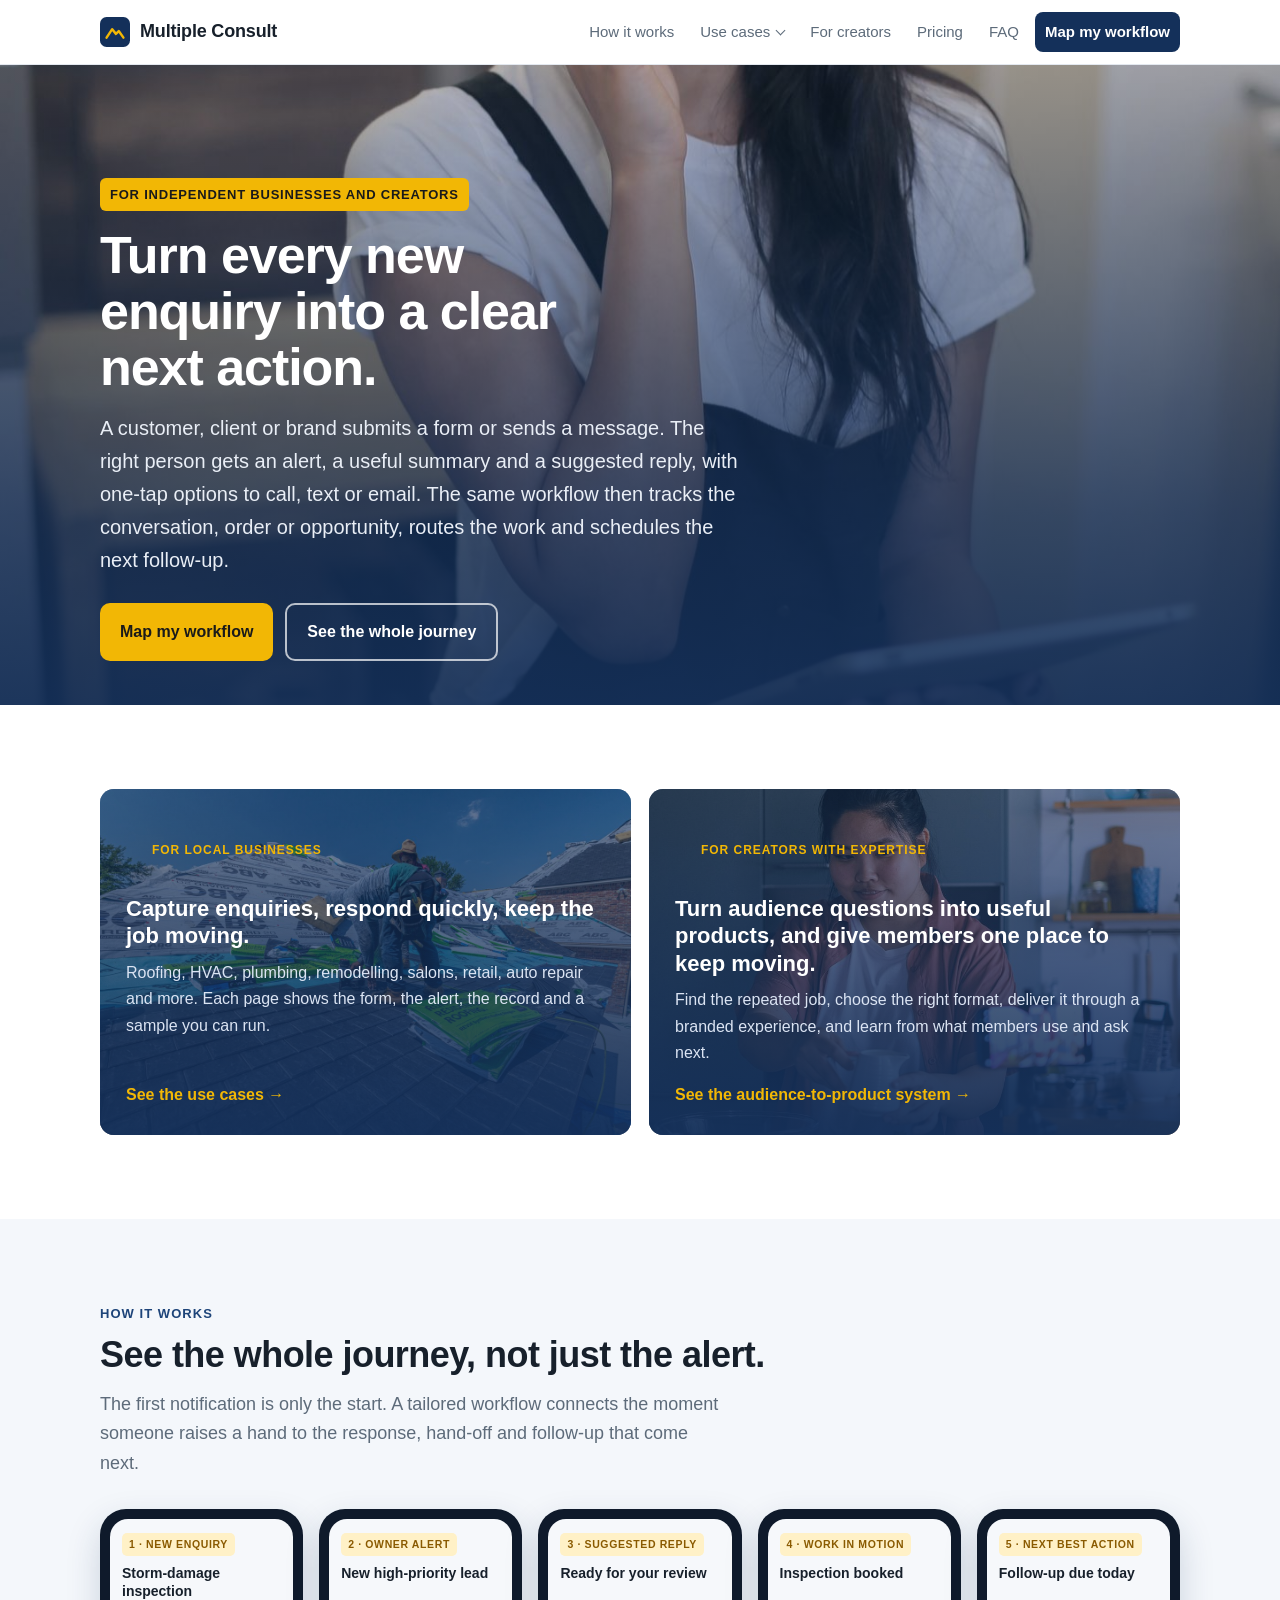
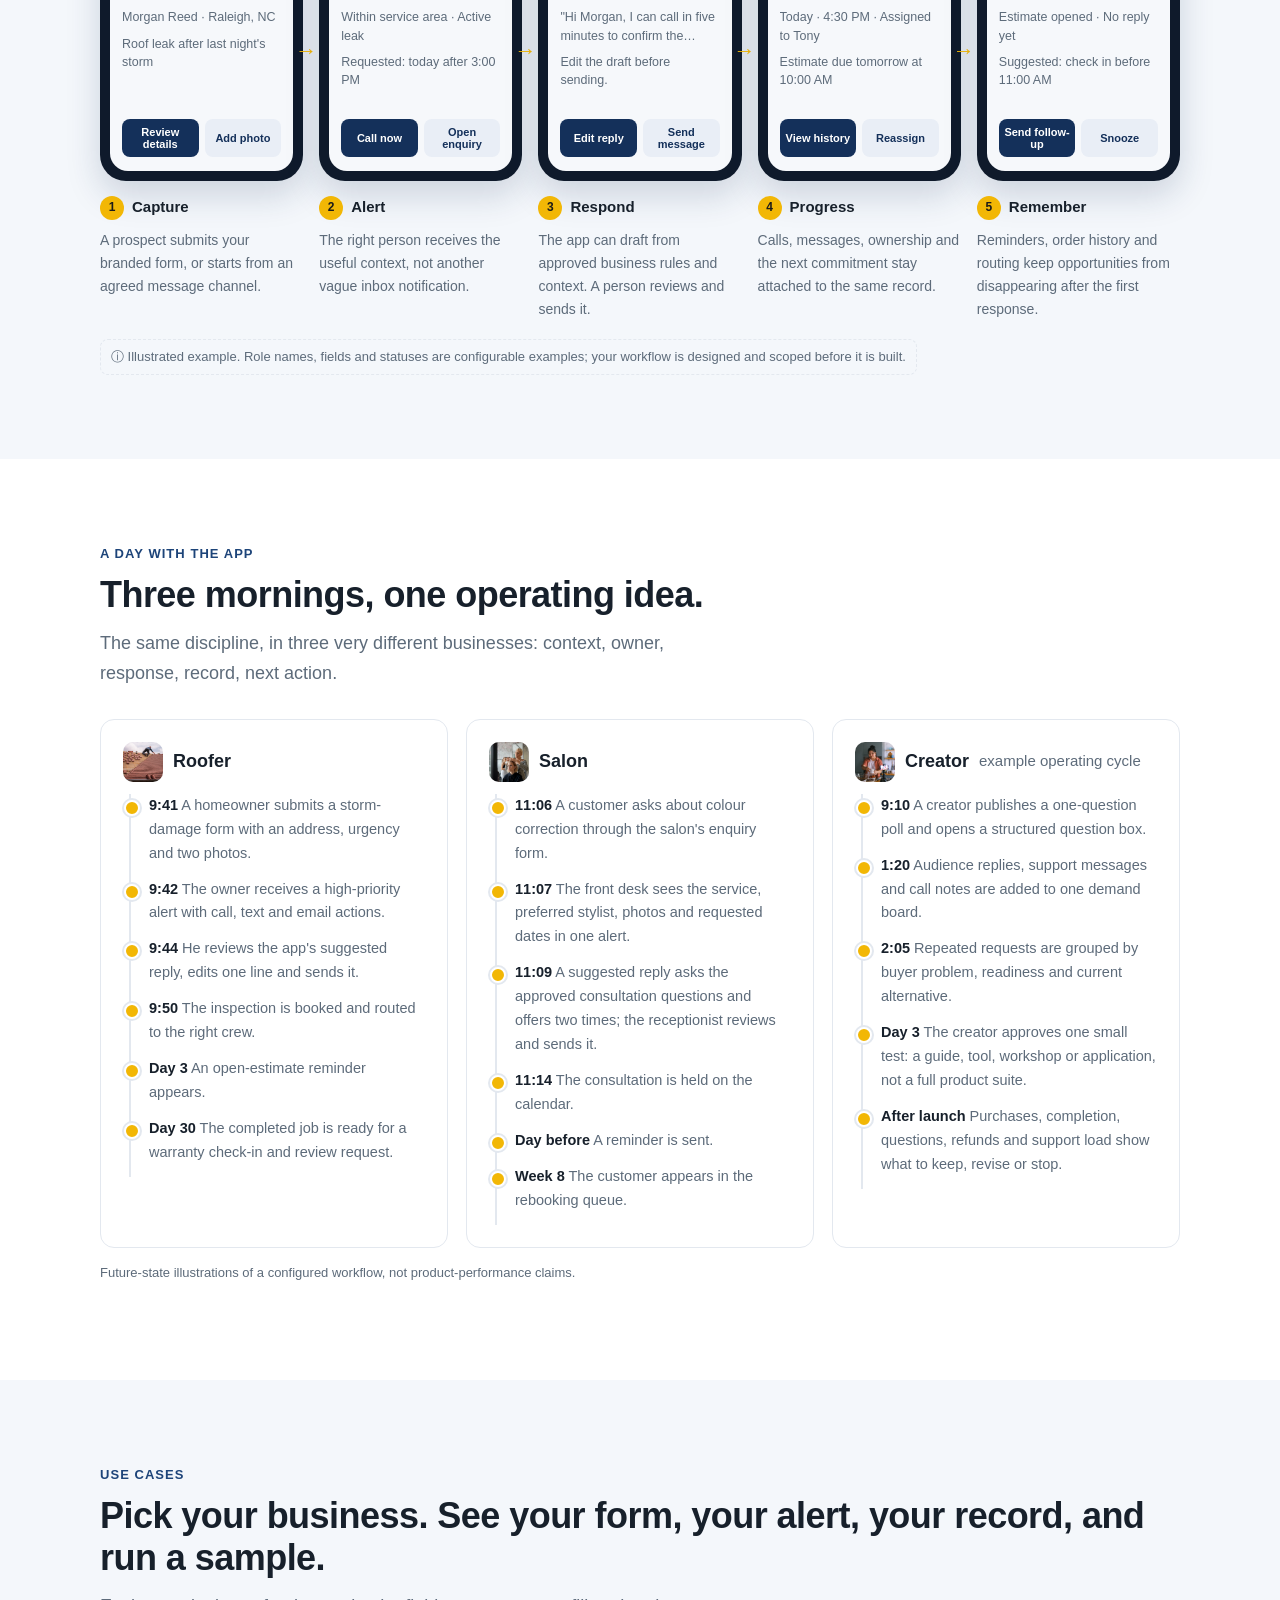
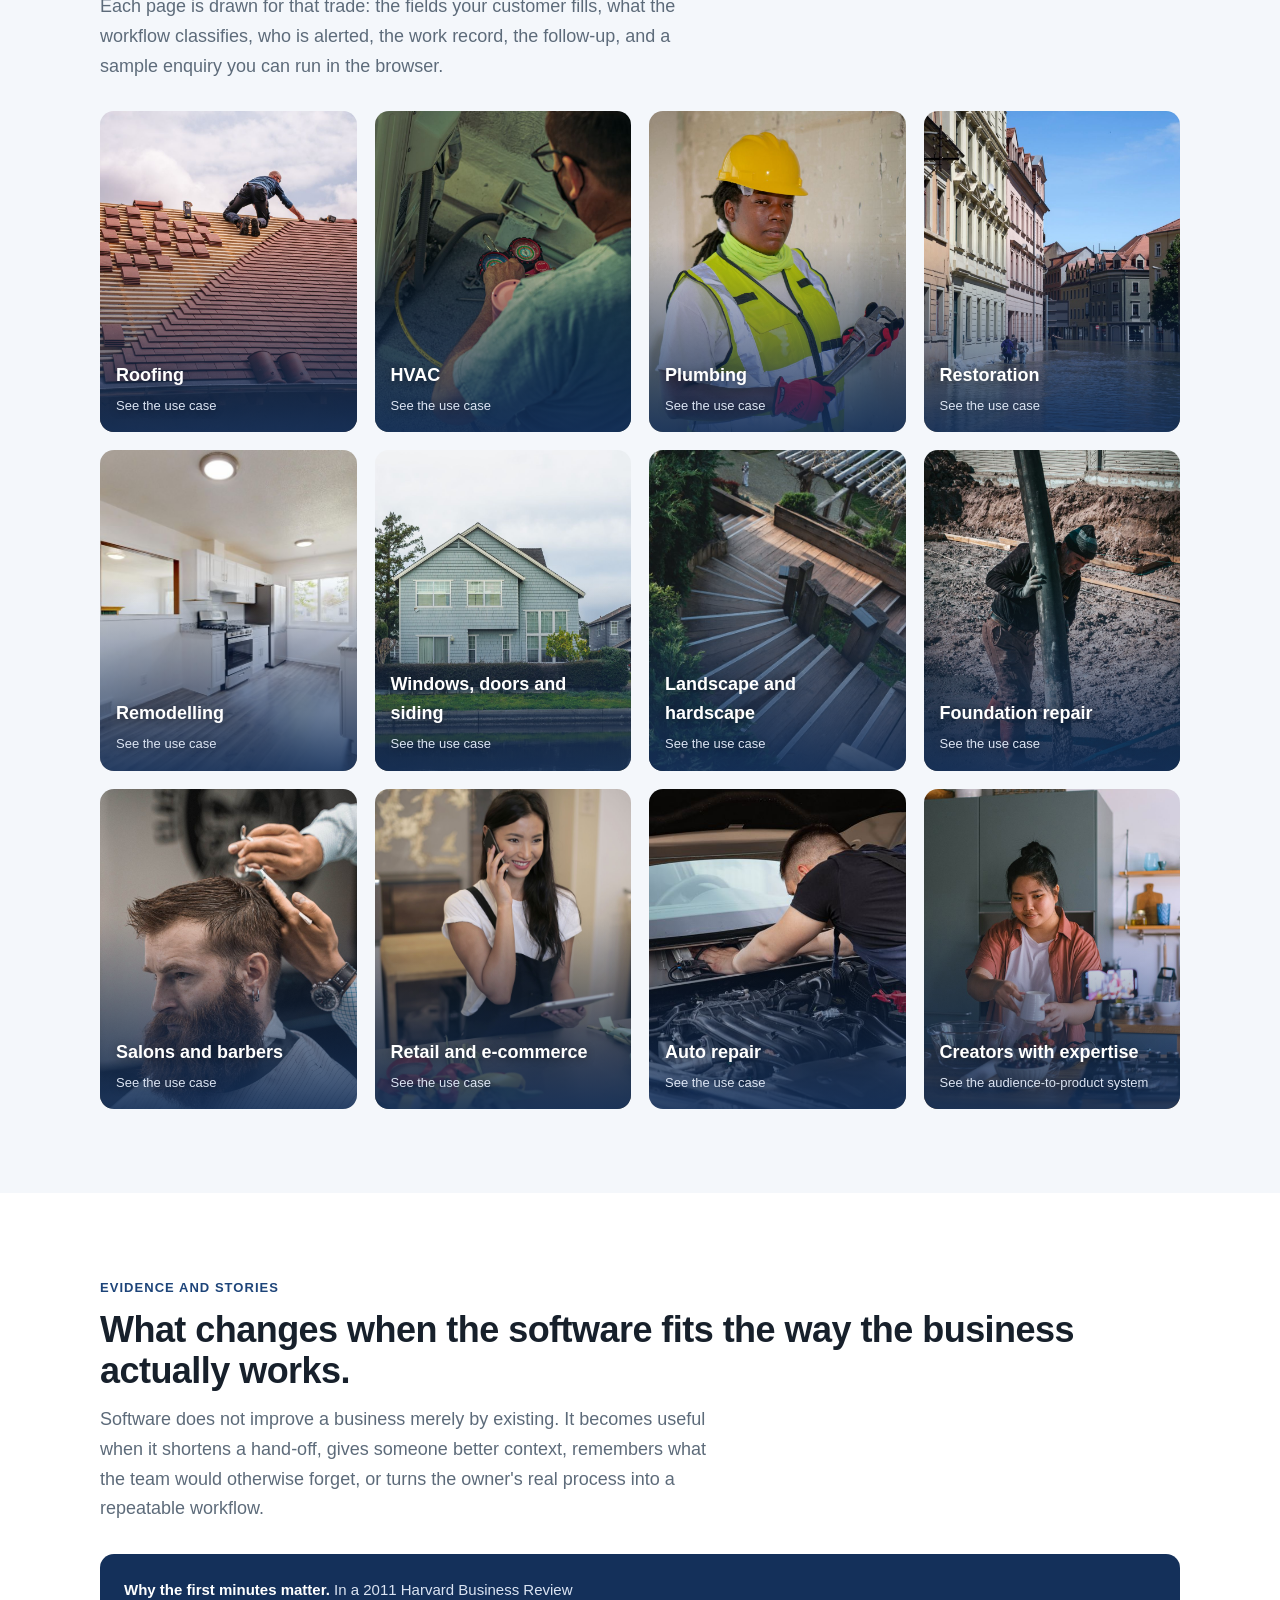
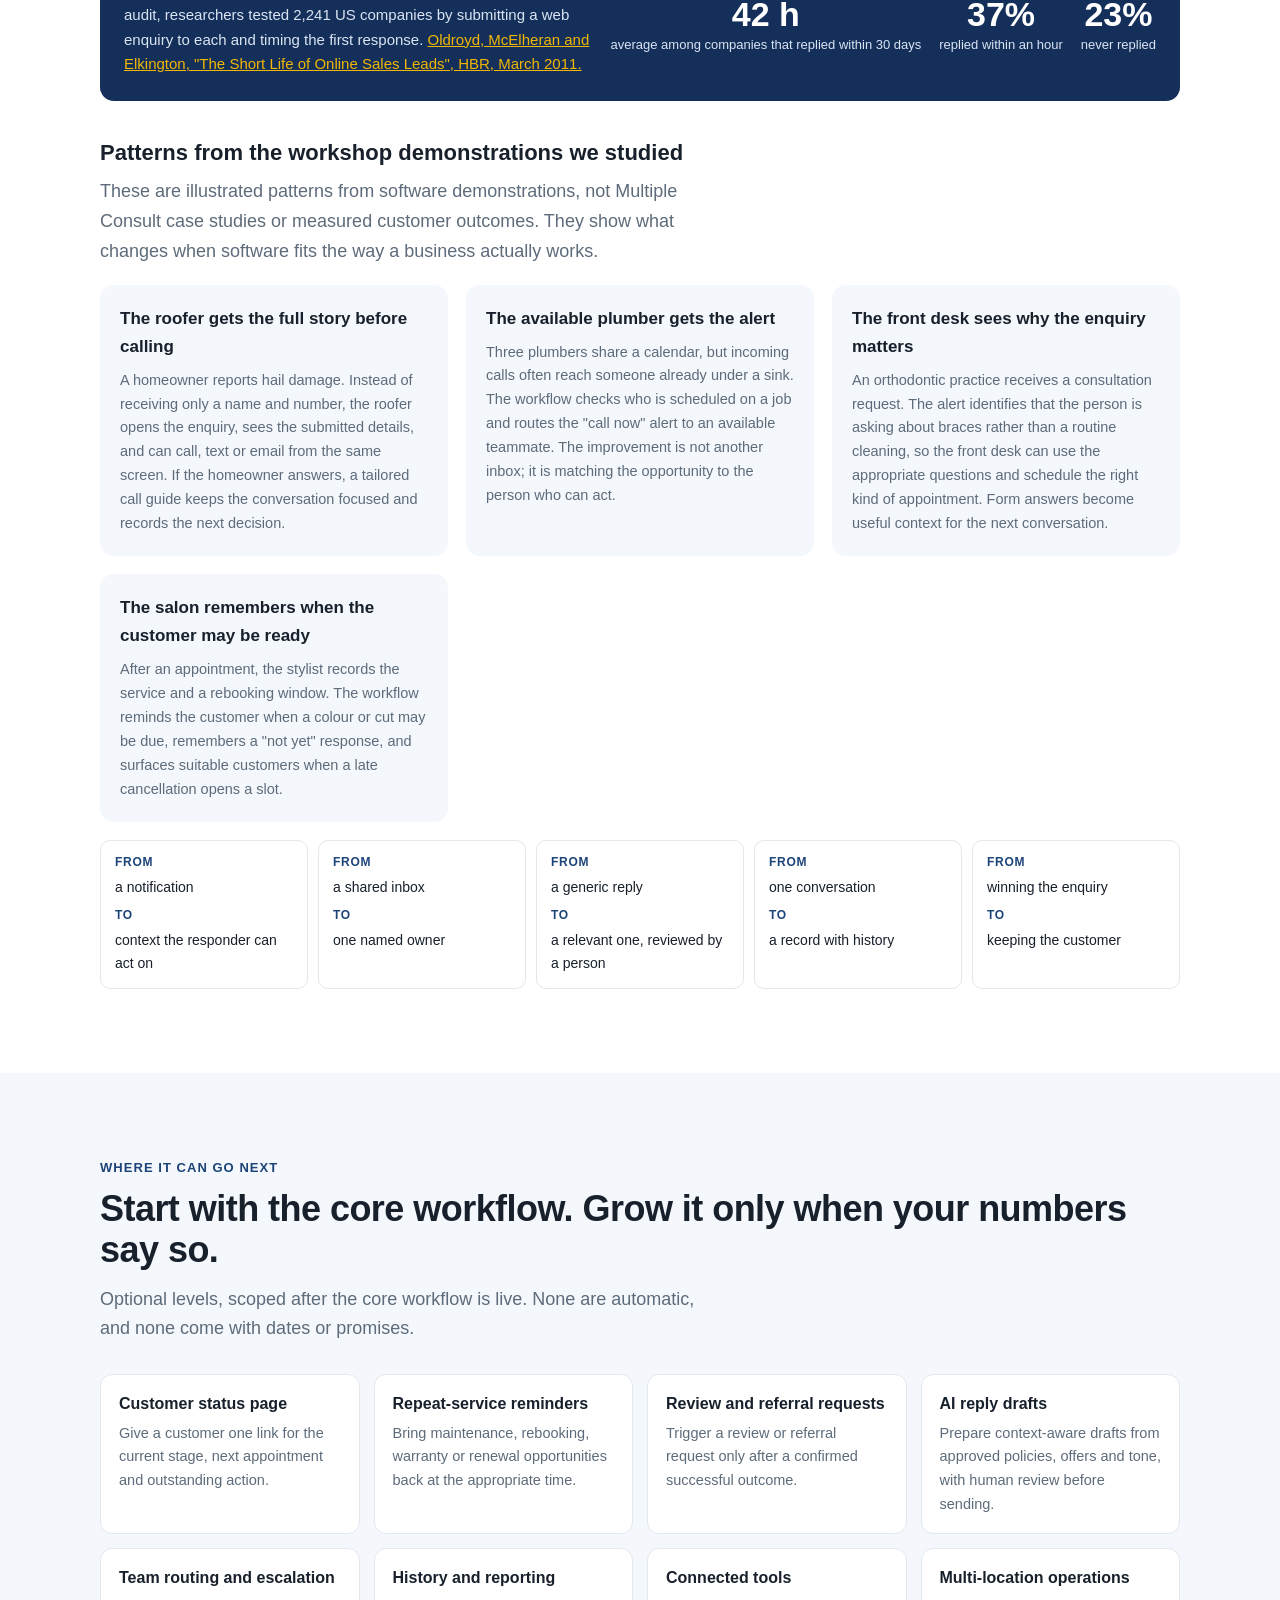
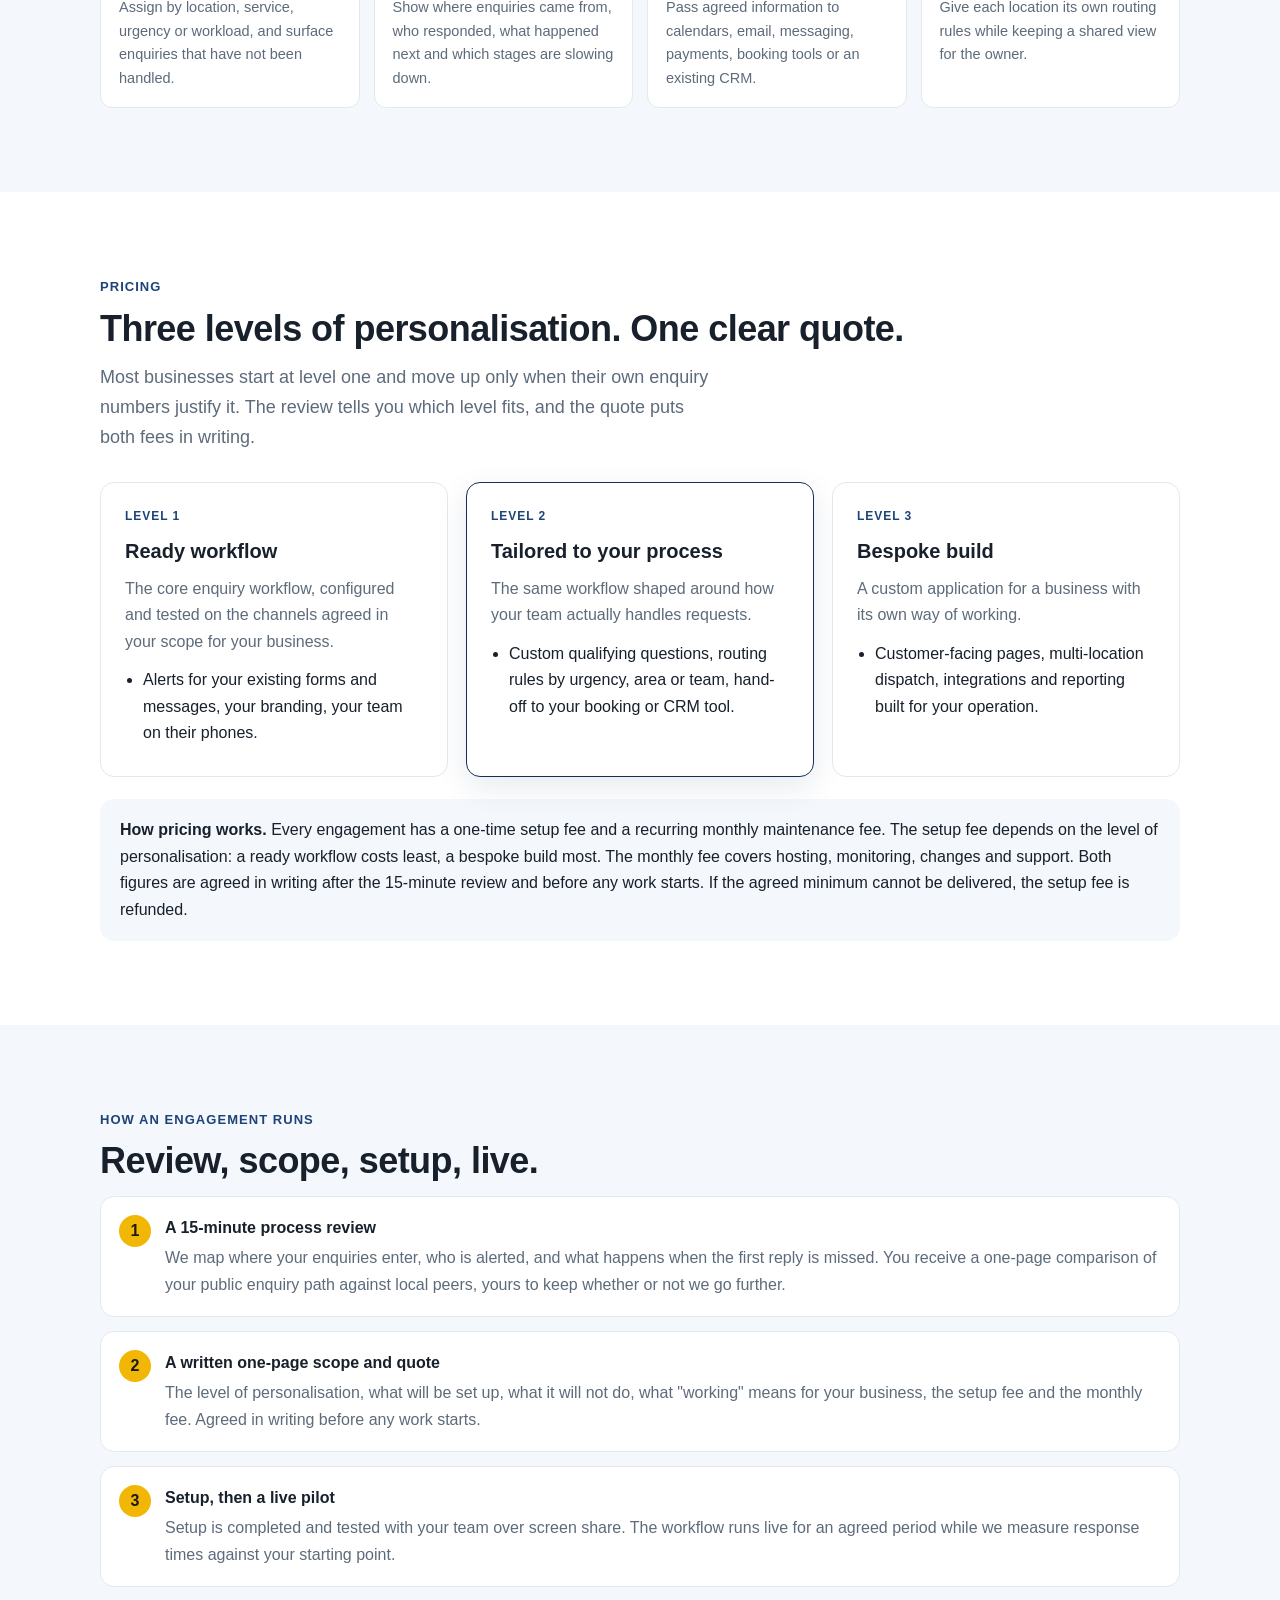
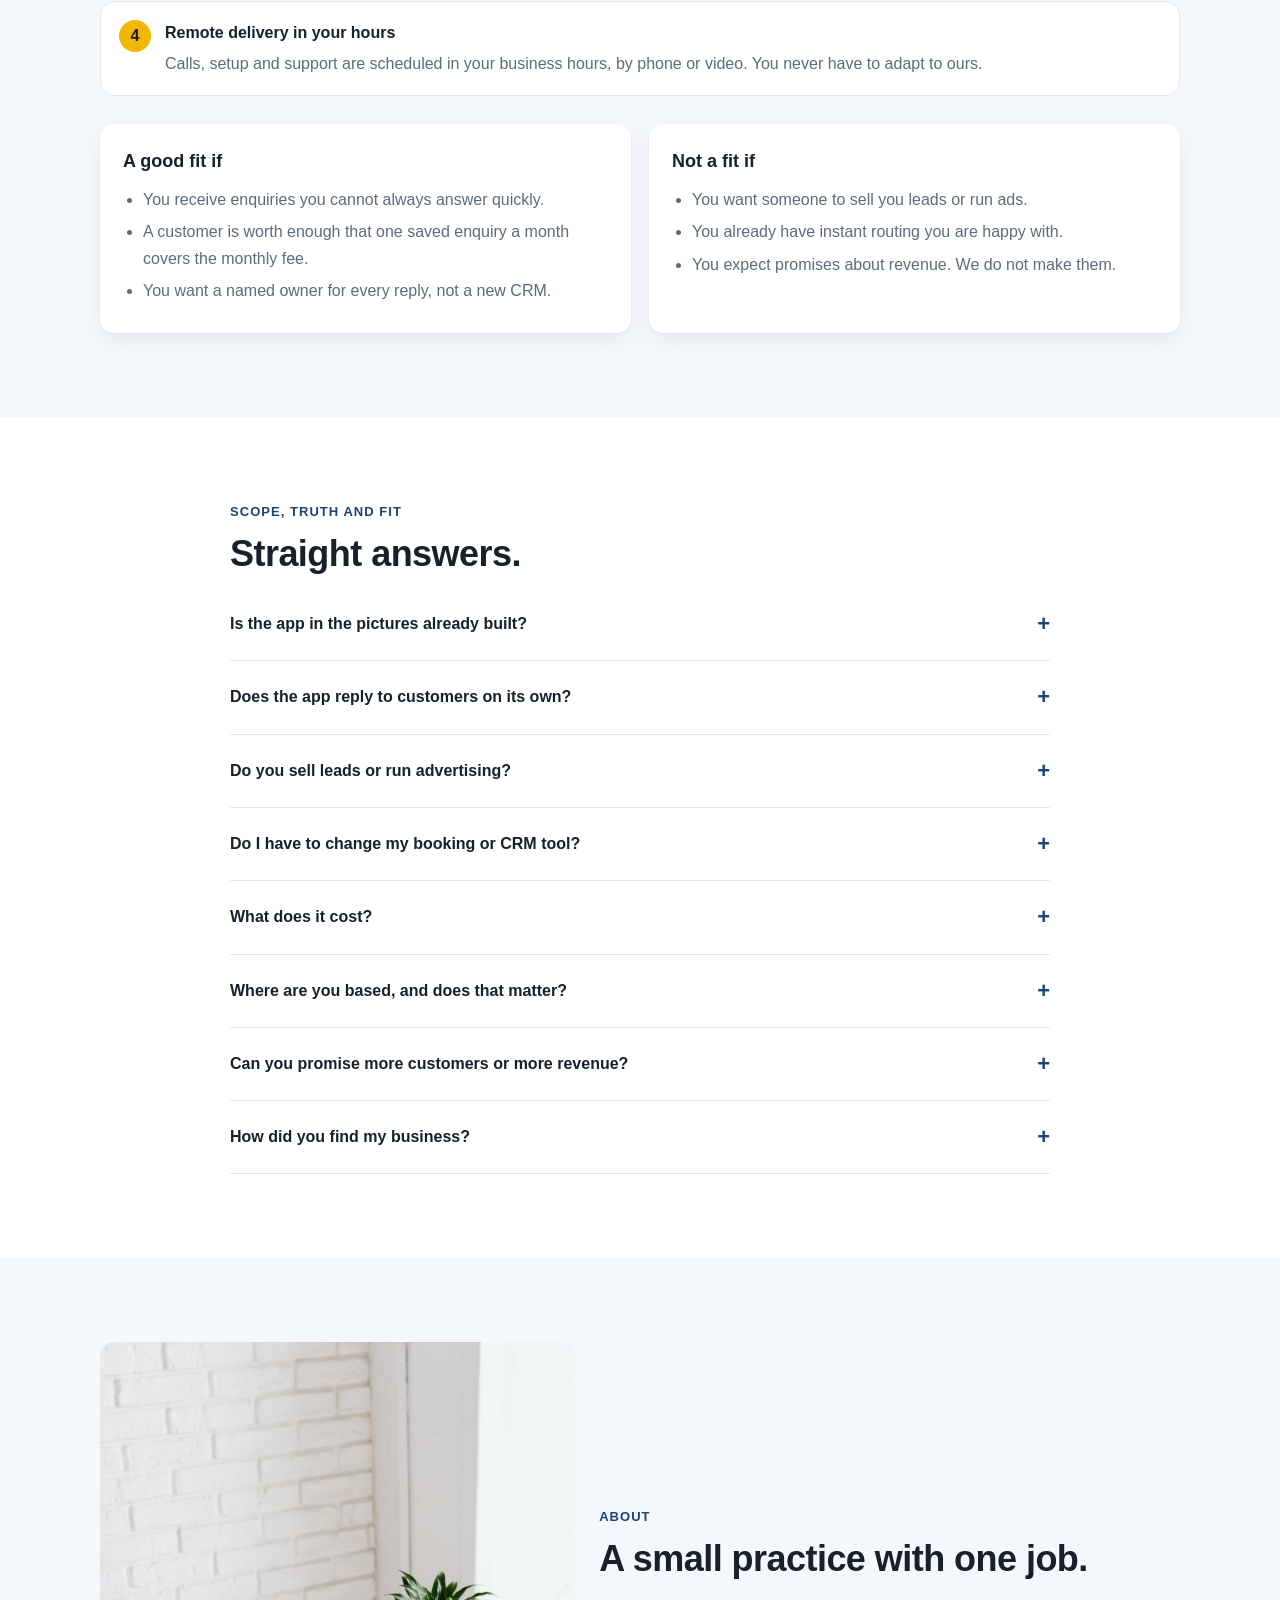
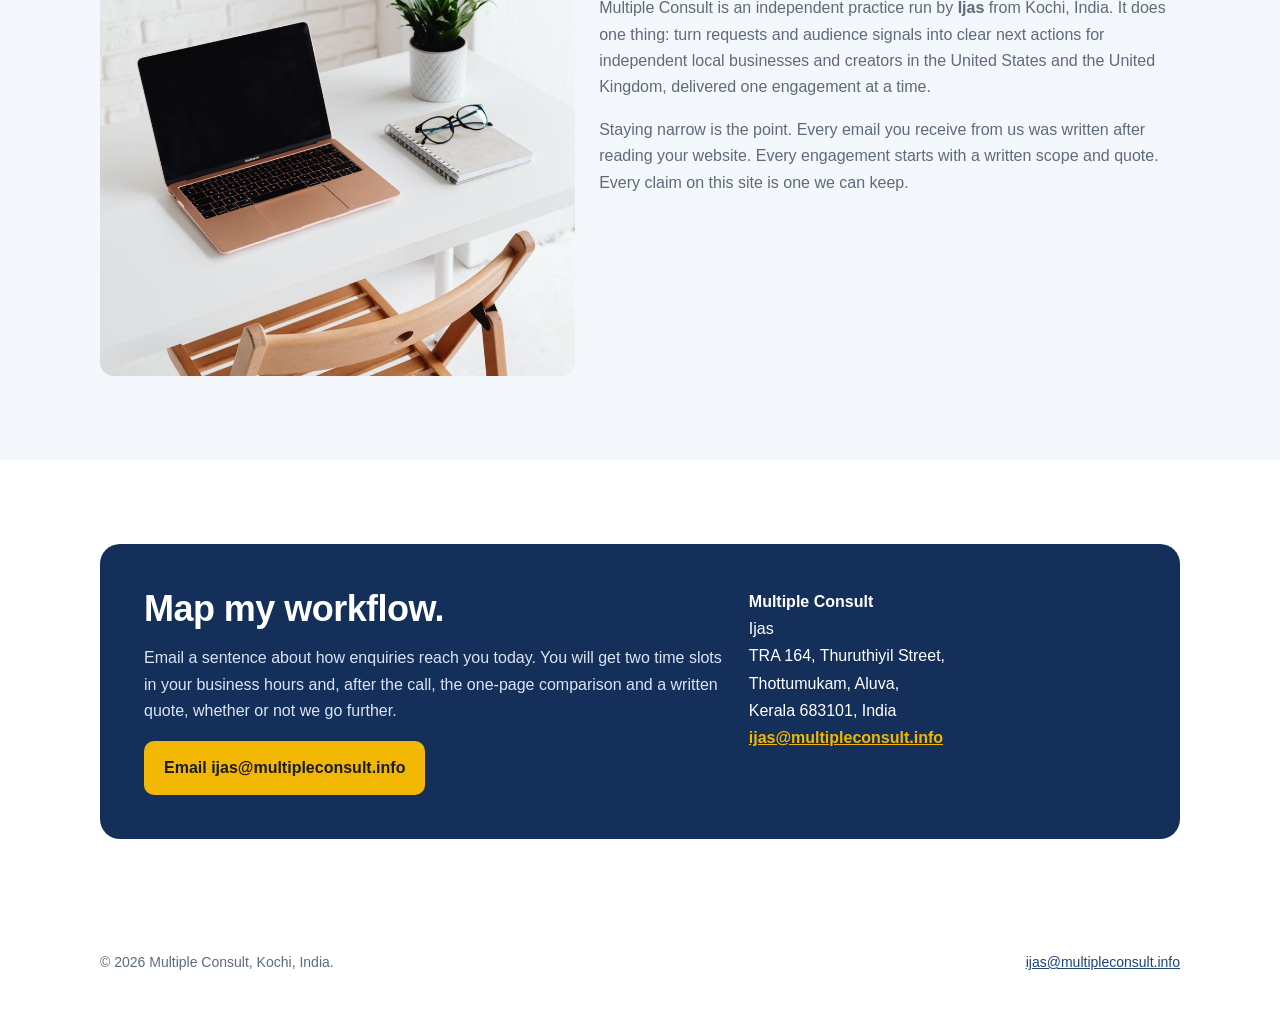
==== commit 48603ce7: "About: neutral workspace photo instead of salon scene Co-Authored-By: Claude Fable 5.1 <noreply@anth" ====
--- a/index.html
+++ b/index.html
@@ -40,7 +40,7 @@
 <details><summary>Where are you based, and does that matter?</summary><p>Multiple Consult operates from Kochi, India and works remotely with businesses and creators in the United States and the United Kingdom. All calls, setup and support happen in your business hours over phone or video. You are told this in the first email, not after.</p></details>
 <details><summary>Can you promise more customers or more revenue?</summary><p>No. The only numbers that matter are your own: enquiry volume, time to first reply, booked next actions and completed outcomes, measured during the pilot against your starting point.</p></details>
 <details><summary>How did you find my business?</summary><p>By reading your website and public profiles, one business at a time. Nothing automated, no purchased list. If you would rather not hear from us, reply "no" to the email and you will not be contacted again.</p></details></div></section>
-<section id="about" class="alt"><div class="wrap about"><img src="img/salon.jpg" width="900" height="1350" alt="Hairdresser at work with a client" loading="lazy"><div><p class="eyebrow">About</p><h2>A small practice with one job.</h2>
+<section id="about" class="alt"><div class="wrap about"><img src="img/about-desk.jpg" width="900" height="1350" alt="A simple desk with a laptop, notebook and plant" loading="lazy"><div><p class="eyebrow">About</p><h2>A small practice with one job.</h2>
 <p style="color:var(--muted)">Multiple Consult is an independent practice run by <strong>Ijas</strong> from Kochi, India. It does one thing: turn requests and audience signals into clear next actions for independent local businesses and creators in the United States and the United Kingdom, delivered one engagement at a time.</p>
 <p style="color:var(--muted)">Staying narrow is the point. Every email you receive from us was written after reading your website. Every engagement starts with a written scope and quote. Every claim on this site is one we can keep.</p></div></div></section>
 <section id="contact"><div class="wrap"><div class="contact"><div><h2>Map my workflow.</h2><p>Email a sentence about how enquiries reach you today. You will get two time slots in your business hours and, after the call, the one-page comparison and a written quote, whether or not we go further.</p><a class="btn" href="mailto:ijas@multipleconsult.info?subject=Process%20review%20request">Email ijas@multipleconsult.info</a></div>
